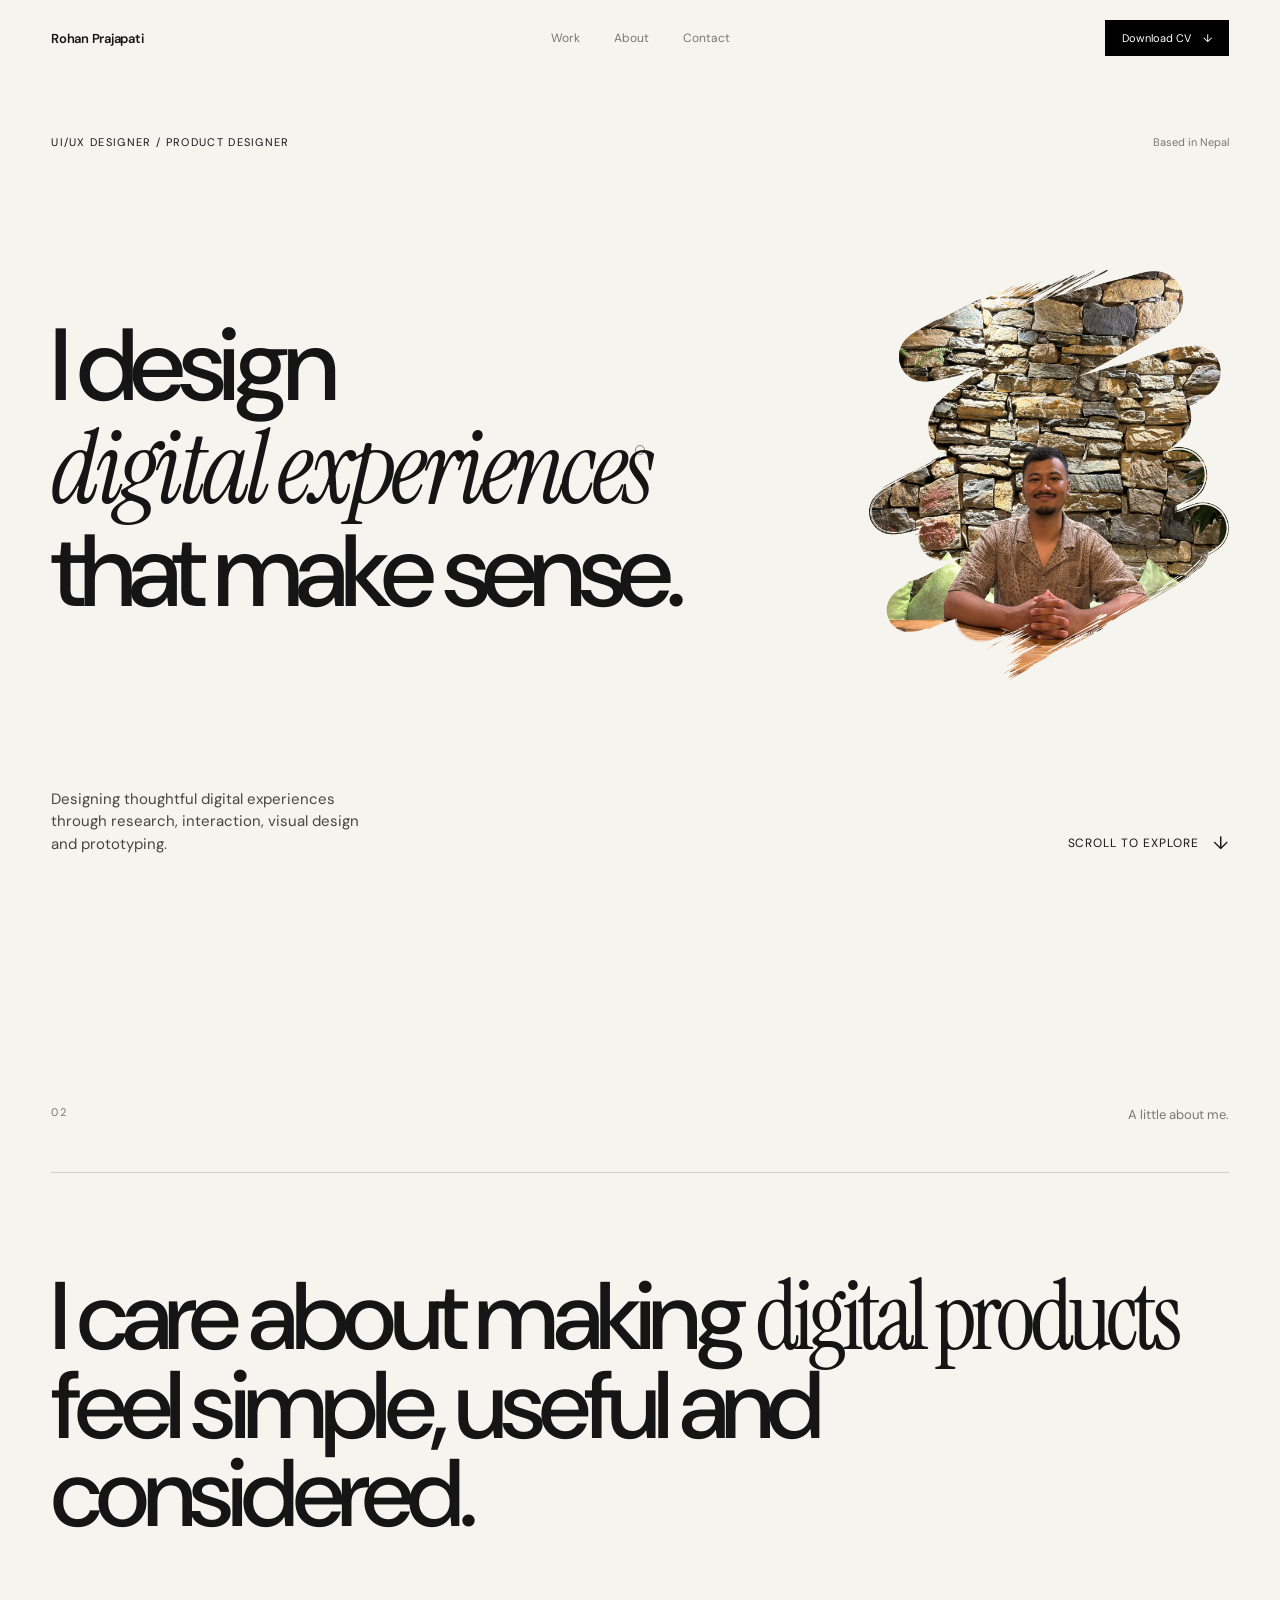
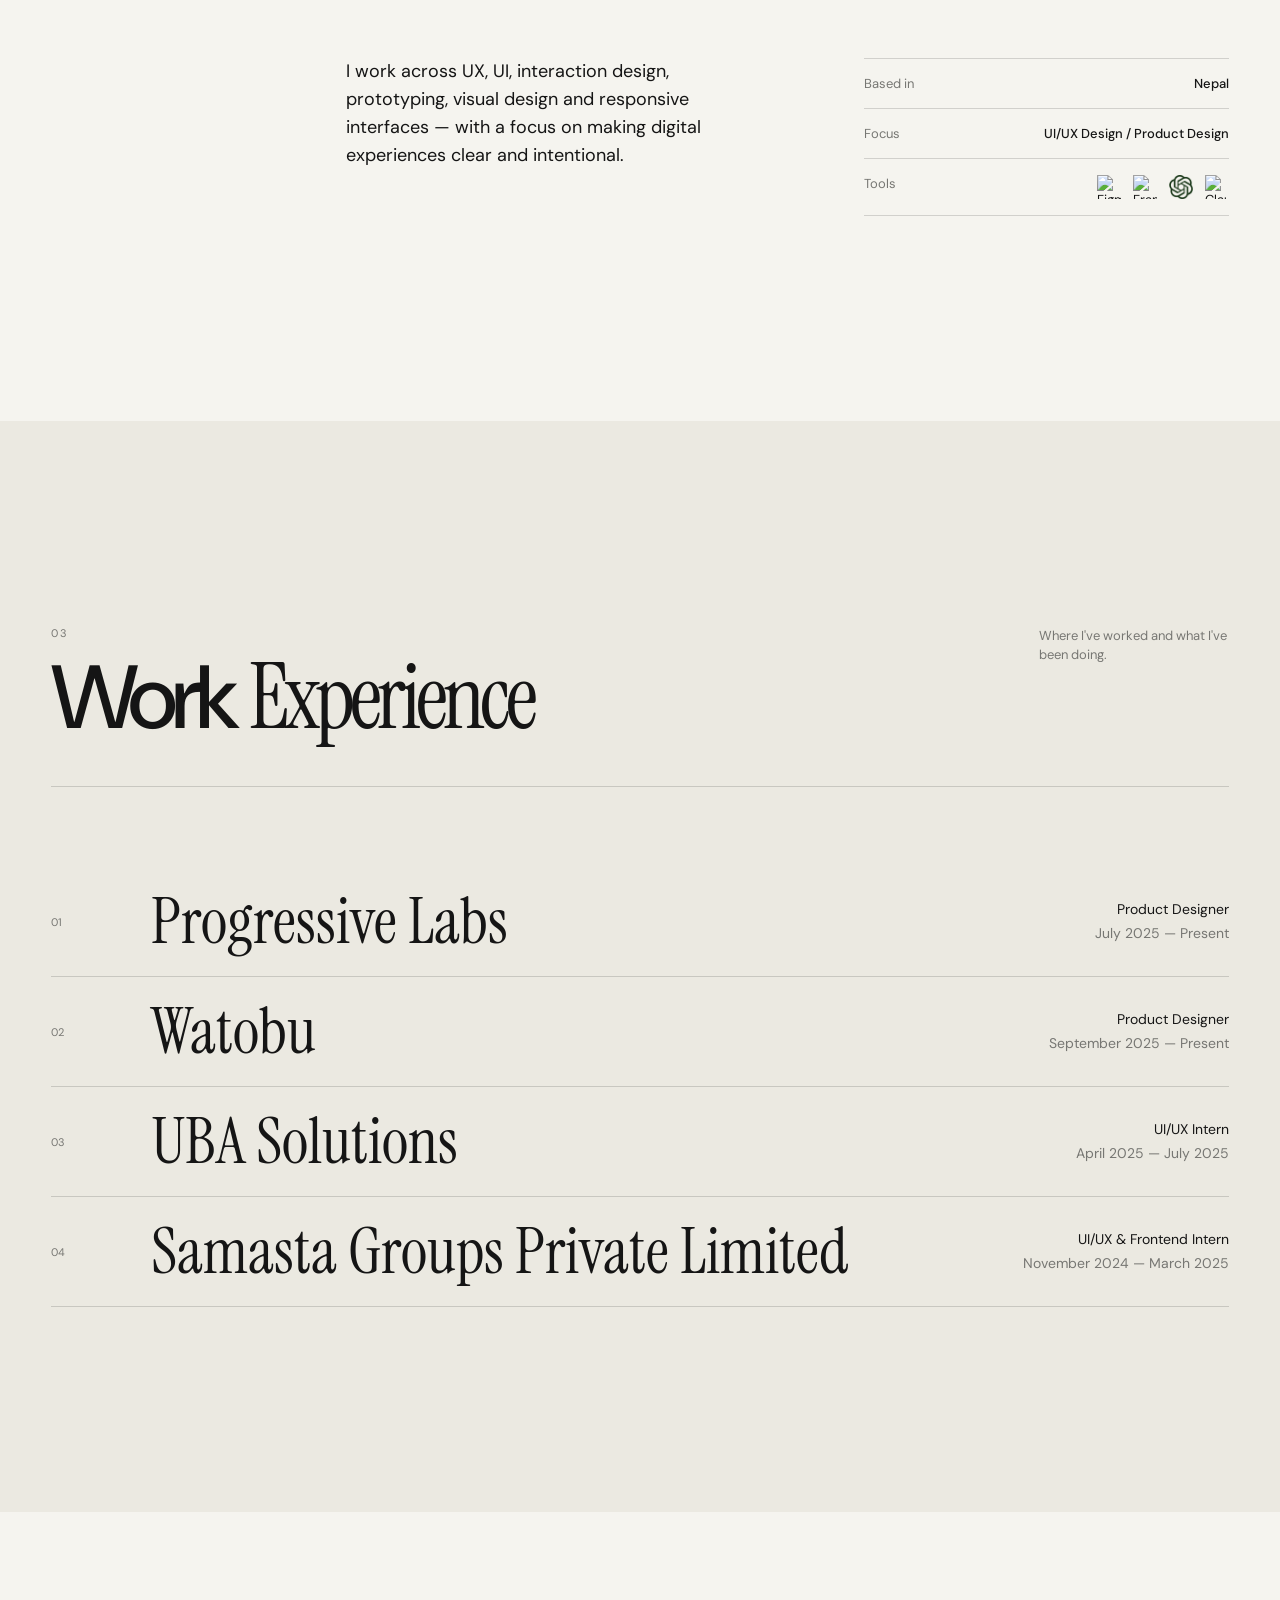
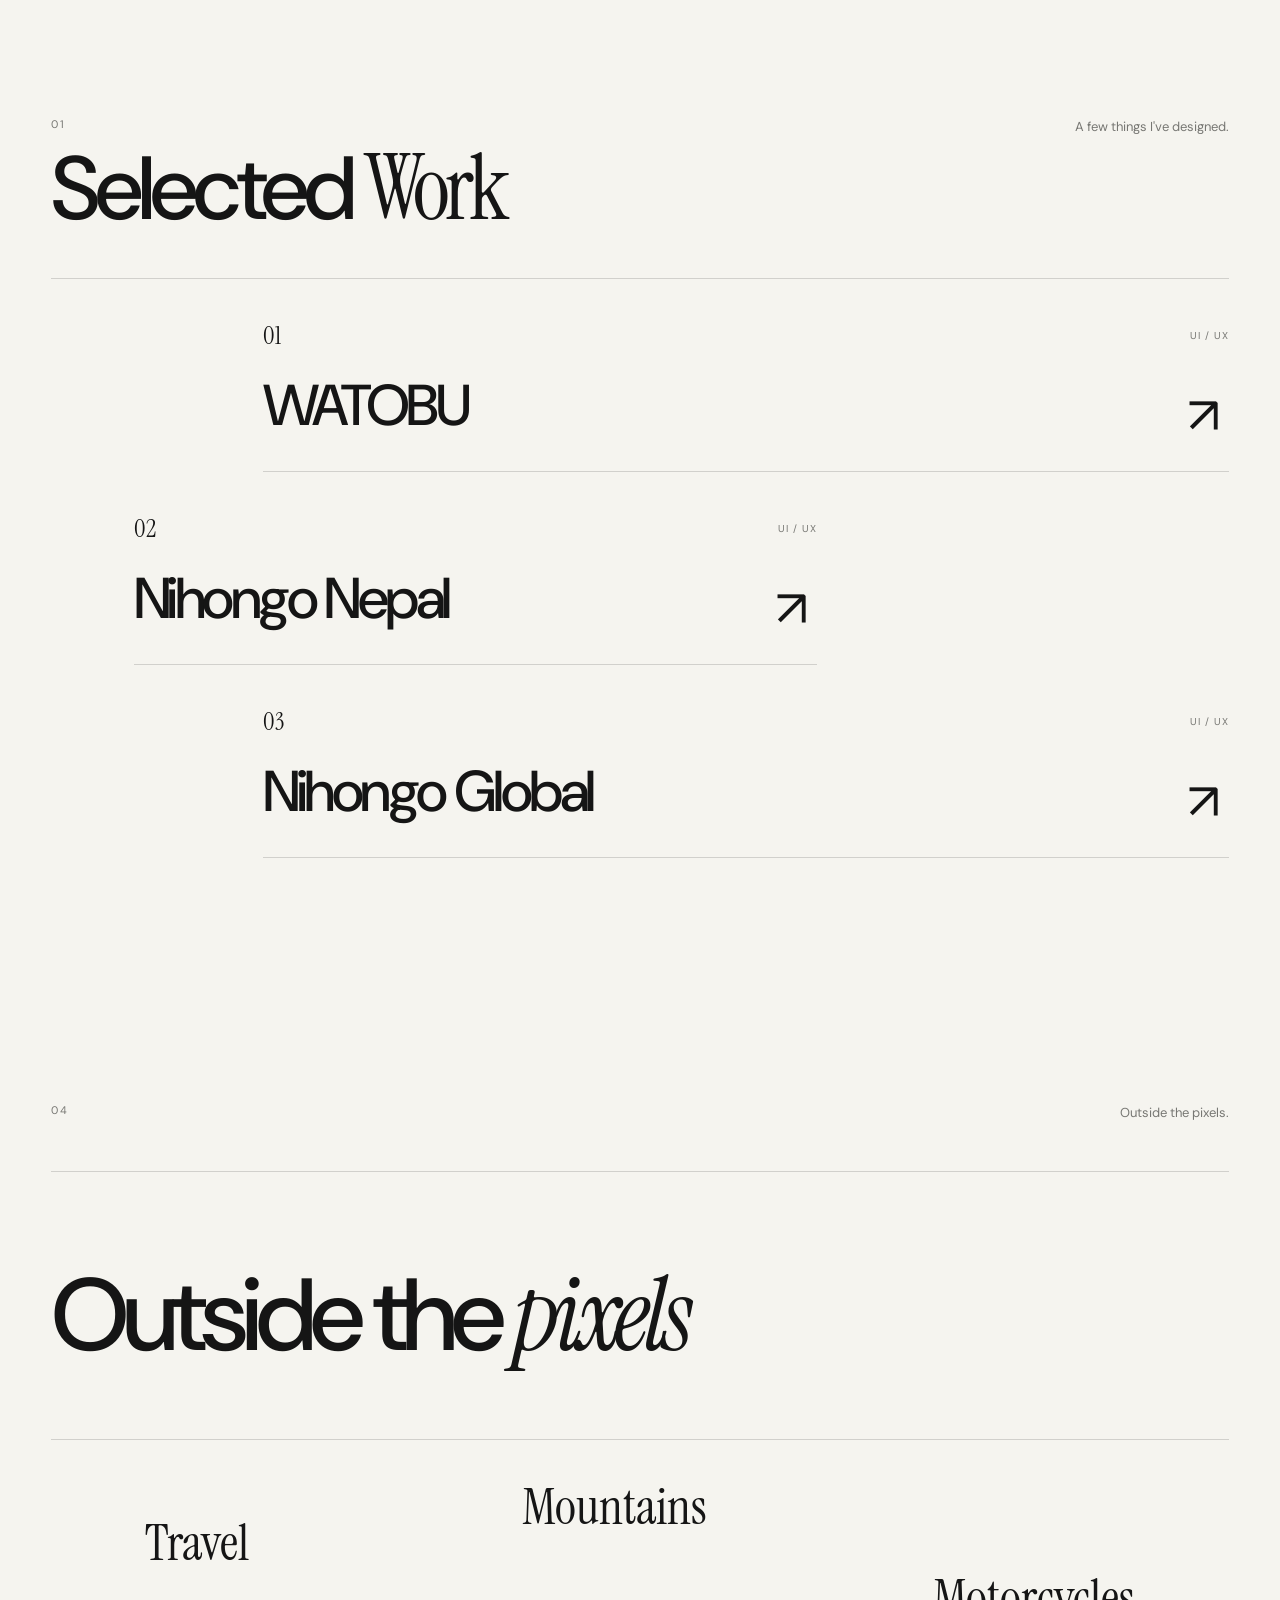
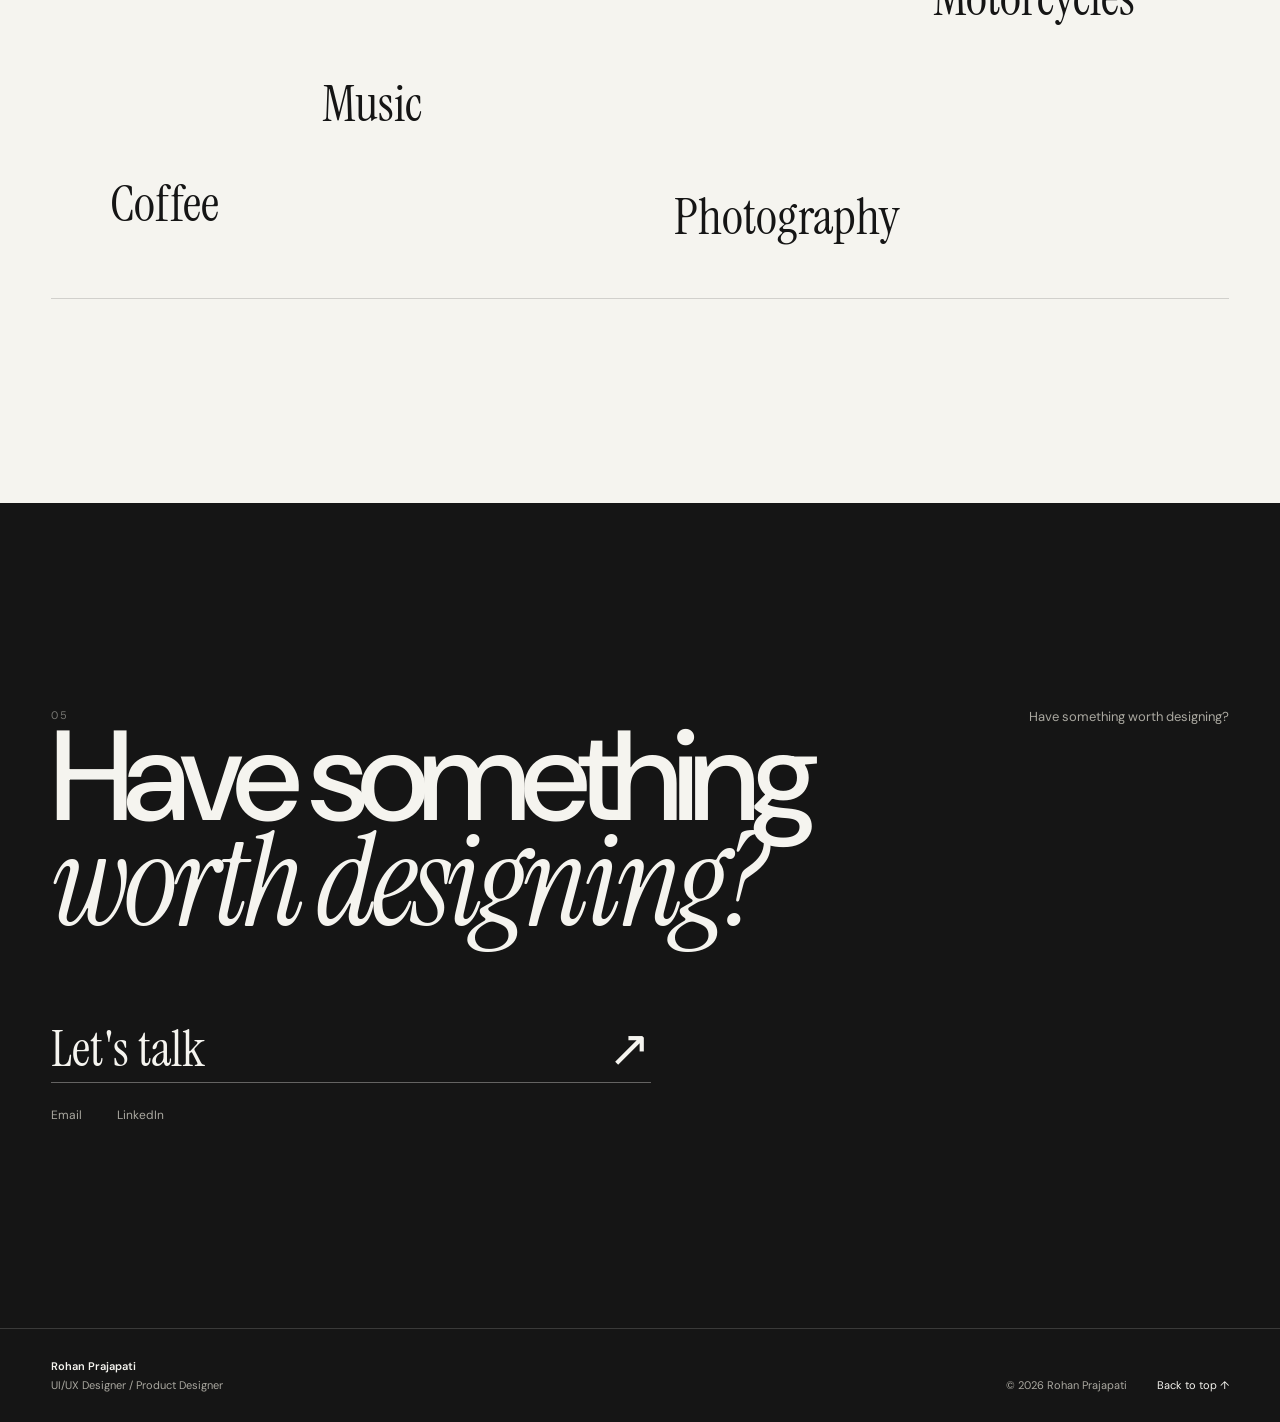
==== index.html @ e94244ee "portfolio" ====
<!DOCTYPE html>
<html lang="en">
<head>
    <meta charset="UTF-8">
    <meta name="viewport" content="width=device-width, initial-scale=1.0">

    <meta
        name="description"
        content="Rohan Prajapati Portfolio"
    >

    <title>Rohan Prajapati Portfolio
    </title>

    <!-- Fonts -->
    <link rel="preconnect" href="https://fonts.googleapis.com">
    <link rel="preconnect" href="https://fonts.gstatic.com" crossorigin>

    <link
        href="https://fonts.googleapis.com/css2?family=DM+Sans:wght@400;500;600&family=Instrument+Serif:ital@0;1&display=swap"
        rel="stylesheet"
    >

    <link rel="stylesheet" href="style.css">
</head>

<body>

    <!-- Custom Cursor -->
    <div class="cursor">
    </div>

    <!-- Cursor follower -->
    <div class="cursor-follower"></div>


    <!-- =========================================
         NAVIGATION
    ========================================== -->

    <header class="site-header" id="site-header">

        <nav class="navbar">

            <a href="#top" class="logo">
                Rohan Prajapati
            </a>

            <div class="nav-center">
                <a href="#work">Work</a>
                <a href="#about">About</a>
                <a href="#contact">Contact</a>
            </div>

            <a href="assets/RohanPrajapatiCV.pdf" class="nav-cv" download>
    <span>Download CV</span>
    <span>↓</span>
</a>

            <button
                class="menu-toggle"
                aria-label="Open navigation menu"
                aria-expanded="false"
            >
                <span></span>
                <span></span>
            </button>

        </nav>

        <!-- Mobile Navigation -->
        <div class="mobile-menu">

            <a href="#work">Work</a>
            <a href="#about">About</a>
            <a href="#contact">Contact</a>

            <a href="assets/RohanPrajapatiCV.pdf" class="mobile-cv" download>
    Download CV ↓
</a>

        </div>

    </header>


    <main id="top">

        <!-- =========================================
             HERO
        ========================================== -->

        <section class="hero">

            <div class="hero-top">

                <p class="eyebrow">
                    UI/UX DESIGNER / Product Designer
                </p>

                <p class="hero-location">
                    Based in Nepal
                </p>

            </div>


            <div class="hero-heading">

    <div class="hero-text">
        <h1>
            I design
            <br>
            <span class="serif italic">digital experiences</span>
            <br>
            that make sense.
        </h1>
    </div>

    <div class="hero-image">
        <img src="images/ronron.png" alt="Rohan Prajapati">
    </div>

</div>


            <div class="hero-bottom">

                <p class="hero-intro">
                    Designing thoughtful digital experiences through
                    research, interaction, visual design and prototyping.
                </p>

                <a href="#work" class="scroll-link">
                    <span>Scroll to explore</span>
                    <span class="scroll-arrow">↓</span>
                </a>

            </div>

        </section>

                <!-- =========================================
             ABOUT
        ========================================== -->

        <section class="about-section section" id="about">

            <div class="section-header">

                <span class="section-number">
                    02
                </span>

                <p>
                    A little about me.
                </p>

            </div>


            <div class="about-content">

                <h2>
                    I care about making
                    <span class="serif">digital products</span>
                    feel simple, useful and considered.
                </h2>


                <div class="about-details">

                    <div class="about-description">

                        <p>
                            I work across UX, UI, interaction design,
                            prototyping, visual design and responsive
                            interfaces — with a focus on making digital
                            experiences clear and intentional.
                        </p>

                    </div>


                    <div class="about-info">

                        <div class="info-row">
                            <span>Based in</span>
                            <strong>Nepal</strong>
                        </div>

                        <div class="info-row">
                            <span>Focus</span>
                            <strong>UI/UX Design / Product Design</strong>
                        </div>

                        <div class="info-row">
    <span>Tools</span>

    <div class="tools-icons">
        <img src="images/Figma.png" alt="Figma">
        <img src="images/Framer.png" alt="Framer">
        <img src="images/openai.png" alt="ChatGPT">
        <img src="images/Claude.png" alt="Claude">
    </div>
</div>

                    </div>

                </div>

            </div>

        </section>


       <!-- =========================================
     WORK EXPERIENCE
========================================== -->

<section class="experience-section section">

    <div class="section-header">

        <div>

            <span class="section-number">
                03
            </span>

            <h2>
                Work
                <span class="serif">Experience</span>
            </h2>

        </div>

        <p>
            Where I've worked and what I've been doing.
        </p>

    </div>

<div class="experience-list">

    <!-- EXPERIENCE 01 -->
    <div class="experience-item">

        <span class="experience-number">01</span>

        <h3>
            Progressive Labs
        </h3>

        <div class="experience-description">
            <span>Product Designer</span>
            <span>July 2025 — Present</span>
        </div>

    </div>


    <!-- EXPERIENCE 02 -->
    <div class="experience-item">

        <span class="experience-number">02</span>

        <h3>
            Watobu
        </h3>

        <div class="experience-description">
            <span>Product Designer</span>
            <span>September 2025 — Present</span>
        </div>

    </div>


    <!-- EXPERIENCE 03 -->
    <div class="experience-item">

        <span class="experience-number">03</span>

        <h3>
            UBA Solutions
        </h3>

        <div class="experience-description">
            <span>UI/UX Intern</span>
            <span>April 2025 — July 2025</span>
        </div>

    </div>


    <!-- EXPERIENCE 04 -->
    <div class="experience-item">

        <span class="experience-number">04</span>

        <h3>
            Samasta Groups Private Limited
        </h3>

        <div class="experience-description">
            <span>UI/UX & Frontend Intern</span>
            <span>November 2024 — March 2025</span>
        </div>

    </div>

</div>

</section>

        <!-- =========================================
             SELECTED WORK
        ========================================== -->

        <section class="projects-section section" id="work">

            <div class="section-header">

                <div>
                    <span class="section-number">01</span>

                    <h2>
                        Selected
                        <span class="serif">Work</span>
                    </h2>
                </div>

                <p>
                    A few things I've designed.
                </p>

            </div>


            <div class="projects-list">


                <!-- PROJECT 01 -->

                <a
                    href="https://watobu.com/"
                    target="_blank"
                    rel="noopener noreferrer"
                    class="project project-large"
                    data-project="watobu"
                    data-cursor="VIEW"
                >

                    <div class="project-meta">

                        <span class="project-number">
                            01
                        </span>

                        <span class="project-type">
                            UI / UX
                        </span>

                    </div>


                    <div class="project-title-wrap">

                        <h3 class="project-title">
                            WATOBU
                        </h3>

                        <span class="project-arrow">
                            ↗
                        </span>

                    </div>


                    <div class="project-image">

                        <img
                            src="images/Watobu.png"
                            alt="WATOBU project preview"
                        >

                    </div>

                </a>


                <!-- PROJECT 02 -->

                <a
                    href="https://nihongonepal.com/"
                    target="_blank"
                    rel="noopener noreferrer"
                    class="project project-medium"
                    data-project="nihongo-nepal"
                    data-cursor="VIEW"
                >

                    <div class="project-meta">

                        <span class="project-number">
                            02
                        </span>

                        <span class="project-type">
                            UI / UX
                        </span>

                    </div>


                    <div class="project-title-wrap">

                        <h3 class="project-title">
                            Nihongo Nepal
                        </h3>

                        <span class="project-arrow">
                            ↗
                        </span>

                    </div>


                    <div class="project-image">

                        <img
                            src="images/NihongoNepal.png"
                            alt="Nihongo Nepal project preview"
                        >

                    </div>

                </a>


                <!-- PROJECT 03 -->

                <a
                    href="https://nihongoglobal.com/"
                    target="_blank"
                    rel="noopener noreferrer"
                    class="project project-large project-last"
                    data-project="nihongo-global"
                    data-cursor="VIEW"
                >

                    <div class="project-meta">

                        <span class="project-number">
                            03
                        </span>

                        <span class="project-type">
                            UI / UX
                        </span>

                    </div>


                    <div class="project-title-wrap">

                        <h3 class="project-title">
                            Nihongo Global
                        </h3>

                        <span class="project-arrow">
                            ↗
                        </span>

                    </div>


                    <div class="project-image">

                        <img
                            src="images/NihongoGlobal.png"
                            alt="Nihongo Global project preview"
                        >

                    </div>

                </a>

            </div>

        </section>




        <!-- =========================================
             PERSONALITY
        ========================================== -->

        <section class="personality-section section">

            <div class="section-header">

                <span class="section-number">
                    04
                </span>

                <p>
                    Outside the pixels.
                </p>

            </div>


            <div class="personality-content">

                <h2>
                    Outside the
                    <span class="serif italic">pixels</span>
                </h2>


                <div class="personality-cloud">

                    <span class="personality-word word-1">
                        Travel
                    </span>

                    <span class="personality-word word-2">
                        Mountains
                    </span>

                    <span class="personality-word word-3">
                        Motorcycles
                    </span>

                    <span class="personality-word word-4">
                        Music
                    </span>

                    <span class="personality-word word-5">
                        Photography
                    </span>

                    <span class="personality-word word-6">
                        Coffee
                    </span>

                </div>

            </div>

        </section>


        <!-- =========================================
             CONTACT
        ========================================== -->

        <section class="contact-section section" id="contact">

            <div class="contact-top">

                <span class="section-number">
                    05
                </span>

                <p>
                    Have something worth designing?
                </p>

            </div>


            <div class="contact-main">

                <h2>
                    Have something
                    <br>
                    <span class="serif italic">worth designing?</span>
                </h2>


                <a
                    href="mailto:rohanpzpt6@gmail.com"
                    class="contact-link magnetic"
                >
                    <span>Let's talk</span>
                    <span>↗</span>
                </a>

            </div>


            <div class="contact-links">

                <a href="mailto:[YOUR_EMAIL]">
                    Email
                </a>

                <a
                    href="https://www.linkedin.com/in/rohan-prajapati-375440224/"
                    target="_blank"
                    rel="noopener noreferrer"
                >
                    LinkedIn
                </a>

            </div>

        </section>

    </main>


    <!-- =========================================
         FOOTER
    ========================================== -->

    <footer class="footer">

        <div class="footer-left">

            <a href="#top" class="footer-name">
                Rohan Prajapati
            </a>

            <span>
                UI/UX Designer / Product Designer
            </span>

        </div>


        <div class="footer-center">
        </div>


        <div class="footer-right">

            <span>
                © 2026 Rohan Prajapati
            </span>

            <a href="#top" class="back-top">
                Back to top ↑
            </a>

        </div>

    </footer>


    <script src="script.js"></script>

</body>
</html>
---- style.css ----
/* =========================================
   01. RESET
========================================= */

*,
*::before,
*::after {
    margin: 0;
    padding: 0;
    box-sizing: border-box;
}

html {
    scroll-behavior: smooth;
}

body {
    min-height: 100vh;
    background: #f5f4ef;
    color: #151515;
    font-family: "DM Sans", sans-serif;
    overflow-x: hidden;
}

body.menu-open {
    overflow: hidden;
}

img {
    display: block;
    width: 100%;
}

a {
    color: inherit;
    text-decoration: none;
}

button {
    font: inherit;
}

::selection {
    background: #151515;
    color: #f5f4ef;
}


/* =========================================
   02. VARIABLES
========================================= */

:root {

    --background: #f5f4ef;
    --text: #151515;
    --muted: #777773;
    --line: rgba(21, 21, 21, 0.16);

    --accent: #e8795d;

    --serif: "Instrument Serif", Georgia, serif;
    --sans: "DM Sans", Arial, sans-serif;

    --page-padding: clamp(20px, 4vw, 64px);

    --section-space: clamp(110px, 16vw, 240px);

    --ease: cubic-bezier(.22, 1, .36, 1);
}


/* =========================================
   03. GLOBAL STYLES
========================================= */

.section {
    padding: var(--section-space) var(--page-padding);
}

.serif {
    font-family: var(--serif);
    font-weight: 400;
}

.italic {
    font-style: italic;
}

.section-header {
    display: flex;
    justify-content: space-between;
    align-items: flex-start;

    padding-bottom: 48px;

    border-bottom: 1px solid var(--line);
}

.section-header > div {
    display: flex;
    flex-direction: column;
    gap: 18px;
}

.section-number {
    display: block;

    font-size: 11px;
    letter-spacing: .12em;
    text-transform: uppercase;

    color: var(--muted);
}

.section-header h2 {
    font-size: clamp(48px, 7vw, 100px);
    line-height: .9;
    font-weight: 500;
    letter-spacing: -.055em;
}

.section-header > p {
    max-width: 190px;

    color: var(--muted);

    font-size: 13px;
    line-height: 1.5;
}

.eyebrow {
    font-size: 11px;
    letter-spacing: .12em;
    text-transform: uppercase;
}

.scroll-link {
    display: inline-flex;
    align-items: center;
    gap: 14px;

    font-size: 12px;
    text-transform: uppercase;
    letter-spacing: .08em;

    transition: gap .4s var(--ease);
}

.scroll-link:hover {
    gap: 22px;
}

.scroll-arrow {
    font-size: 18px;
}


/* =========================================
   04. CUSTOM CURSOR
========================================= */

.cursor,
.cursor-follower {
    position: fixed;

    pointer-events: none;

    z-index: 9999;

    transform: translate(-50%, -50%);
}

.cursor {
    width: 20px;
    height: 20px;

    display: flex;
    align-items: center;
    justify-content: center;

    border-radius: 50%;

    background: var(--text);
    color: var(--background);

    opacity: 0;
    scale: .5;

    transition:
        opacity .25s ease,
        scale .35s var(--ease);
}

.cursor.active {
    opacity: 1;
    scale: 1;
}

.cursor-text {
    font-size: 9px;
    letter-spacing: .08em;
}

.cursor-follower {
    width: 10px;
    height: 10px;

    border: 1px solid var(--text);
    border-radius: 50%;

    opacity: .5;
}


/* =========================================
   05. NAVIGATION
========================================= */

.site-header {
    position: fixed;

    top: 0;
    left: 0;

    width: 100%;

    z-index: 1000;

    padding: 20px var(--page-padding);

    transition:
        padding .45s var(--ease),
        background .45s ease;
}

.site-header.scrolled {
    padding-top: 12px;
    padding-bottom: 12px;

    background: rgba(245, 244, 239, .88);

    backdrop-filter: blur(14px);
}

.navbar {
    display: grid;
    grid-template-columns: 1fr auto 1fr;

    align-items: center;
}

.logo {
    justify-self: start;

    font-size: 13px;
    font-weight: 600;
    letter-spacing: -.02em;
}

.nav-center {
    display: flex;
    gap: 34px;
}

.nav-center a {
    position: relative;

    font-size: 12px;
    color: var(--muted);

    transition: color .25s ease;
}

.nav-center a::after {
    content: "";

    position: absolute;

    left: 0;
    bottom: -5px;

    width: 100%;
    height: 1px;

    background: currentColor;

    transform: scaleX(0);
    transform-origin: right;

    transition: transform .4s var(--ease);
}

.nav-center a:hover {
    color: var(--text);
}

.nav-center a:hover::after {
    transform: scaleX(1);
    transform-origin: left;
}

.nav-status {
    justify-self: end;

    display: flex;
    align-items: center;
    gap: 8px;

    font-size: 11px;
    color: var(--muted);
}
.nav-cv {
    justify-self: end;
    display: inline-flex;
    align-items: center;
    gap: 12px;
    padding: 10px 16px;
    background: #000;
    color: #fff;
    border: 1px solid #000;
    font-size: 11px;
    text-decoration: none;
    transition: all .3s var(--ease);
}

.nav-cv:hover {
    background: #fff;
    color: #000;
    border-color: #000;
    transform: translateY(-1px);
}


/* MOBILE CV */
.mobile-cv {
    display: inline-flex;
    align-items: center;
    width: fit-content;
    margin-top: 40px;
    padding: 12px 15px;
    border: 1px solid var(--line);
    font-size: 12px;
    color: var(--text);
}

.mobile-cv:hover {
    background: var(--text);
    color: var(--background);
}

.status-dot {
    width: 6px;
    height: 6px;

    border-radius: 50%;

    background: var(--accent);

    animation: pulse 2.5s ease-in-out infinite;
}

.menu-toggle {
    display: none;

    border: 0;
    background: none;

    cursor: pointer;
}

.menu-toggle span {
    display: block;

    width: 25px;
    height: 1px;

    background: var(--text);

    transition: transform .3s ease;
}

.menu-toggle span + span {
    margin-top: 7px;
}

.mobile-menu {
    display: none;
}


/* =========================================
   06. HERO
========================================= */

.hero {
    min-height: 100svh;

    display: flex;
    flex-direction: column;

    justify-content: space-between;

    padding:
        clamp(120px, 15vh, 170px)
        var(--page-padding)
        45px;

    position: relative;
}

.hero-top {
    display: flex;
    justify-content: space-between;
}

.hero-location {
    font-size: 11px;
    color: var(--muted);
}

.hero-heading {
    width: min(1300px, 100%);

    margin: auto 0;
}

.hero-heading h1 {
    font-size: clamp(54px, 8vw, 120px);
    line-height: 1;
    letter-spacing: -.065em;
    font-weight: 500;
}
.hero-heading {
    width: min(1400px, 100%);
    margin: auto 0;

    display: grid;
    grid-template-columns: minmax(0, 1fr) 360px;
    align-items: center;
    gap: 60px;
}

.hero-text {
    position: relative;
    z-index: 2;
}

.hero-image {
    width: 100%;
    max-width: 360px;
    justify-self: end;
    overflow: hidden;
}

.hero-image img {
    width: 100%;
    height: auto;
    display: block;
    object-fit: cover;
}
.hero-heading h1 .serif {
    letter-spacing: -.045em;
}

.hero-bottom {
    display: flex;
    justify-content: space-between;
    align-items: flex-end;
}

.hero-intro {
    width: min(330px, 50%);

    font-size: 15px;
    line-height: 1.5;

    color: #464642;
}



/* =========================================
   07. PROJECTS
========================================= */

.projects-section {
    position: relative;
    padding-bottom: 40px;
}

.projects-list {
    position: relative;

    padding-top: 40px;
}

.project {
    position: relative;

    display: block;

    padding-bottom: 40px;

    border-bottom: 1px solid var(--line);

    transition:
        padding .6s var(--ease);
}

.project + .project {
    padding-top: 40px;
}

.project-large {
    width: 82%;
    margin-left: auto;
}

.project-medium {
    width: 58%;
    margin-left: 7%;
}

.project-last {
    margin-top: 0;
}

.project-meta {
    display: flex;
    align-items: center;
    justify-content: space-between;

    margin-bottom: 28px;
}

.project-number {
    font-family: var(--serif);

    font-size: 25px;
}

.project-type {
    font-size: 10px;
    letter-spacing: .1em;
    text-transform: uppercase;

    color: var(--muted);
}

.project-title-wrap {
    display: flex;
    align-items: flex-end;
    justify-content: space-between;

    position: relative;
    z-index: 2;
}

.project-title {
    font-size: clamp(28px, 4.5vw, 64px);
    line-height: .85;

    letter-spacing: -.06em;

    font-weight: 500;

    transition:
        transform .6s var(--ease),
        letter-spacing .6s var(--ease);
}

.project-arrow {
    font-size: clamp(35px, 4vw, 58px);

    line-height: 1;

    transform: translate(-10px, 10px) rotate(0deg);

    transition:
        transform .5s var(--ease);
}

.project-image {
    position: absolute;

    width: clamp(240px, 30vw, 460px);
    aspect-ratio: 4 / 3;

    right: 9%;
    top: 50%;

    overflow: hidden;
    border-radius: 8px;

    pointer-events: none;

    opacity: 0;

    transform:
        translate3d(
            var(--image-x, 0px),
            var(--image-y, -50%),
            0
        )
        scale(.92)
        rotate(-2deg);

    transition:
        opacity .45s ease,
        transform .65s var(--ease);

    z-index: 5;
}

.project-image img {
    width: 100%;
    height: 100%;

    object-fit: cover;

    transition: transform 1s var(--ease);
}

.project:hover .project-image {
    opacity: 1;

    transform:
        translate3d(
            var(--image-x, 0px),
            var(--image-y, -50%),
            0
        )
        scale(1)
        rotate(0deg);
}

.project:hover .project-image img {
    transform: scale(1.04);
}

.project:hover .project-title {
    transform: translateX(15px);
}

.project:hover .project-arrow {
    transform: translate(0, 0) rotate(45deg);
}

.project:hover .project-number {
    transform: translateX(10px);
}

.project-number {
    transition: transform .5s var(--ease);
}


/* =========================================
   08. ABOUT
========================================= */

.about-content {
    padding-top: 100px;
}

.about-content > h2 {
    max-width: 1150px;

    font-size: clamp(50px, 7.5vw, 115px);
    line-height: .92;

    letter-spacing: -.06em;

    font-weight: 500;
}

.about-details {
    display: grid;
    grid-template-columns: 1fr 1fr;

    gap: 12vw;

    margin-top: 120px;

    margin-left: 25%;
}

.about-description {
    max-width: 430px;
}

.about-description p {
    font-size: 18px;
    line-height: 1.55;
}

.about-info {
    border-top: 1px solid var(--line);
}

.info-row {
    display: flex;
    justify-content: space-between;

    padding: 16px 0;

    border-bottom: 1px solid var(--line);

    font-size: 13px;
}

.info-row span {
    color: var(--muted);
}

.info-row strong {
    font-weight: 500;
}
.tools-icons {
    display: flex;
    align-items: center;
    gap: 12px;
}

.tools-icons img {
    width: 24px;
    height: 24px;
    object-fit: contain;
    display: block;
}

/* =========================================
   09. EXPERIENCE
========================================= */

.experience-section {
    background: #ebe9e1;
}

.experience-list {
    margin-top: 80px;
}

.experience-item {
    position: relative;

    display: grid;
    grid-template-columns: 100px 1fr auto;

    align-items: center;

    min-height: 110px;

    border-bottom: 1px solid var(--line);

    cursor: default;

    transition: padding .5s var(--ease);
}

.experience-number {
    font-size: 11px;
    color: var(--muted);
}

.experience-item h3 {
    font-family: var(--serif);

    font-size: clamp(42px, 5vw, 72px);
    font-weight: 400;

    transition: transform .5s var(--ease);
}

.experience-description {
    display: flex;
    flex-direction: column;
    align-items: flex-end;
    gap: 4px;

    opacity: 1;
    visibility: visible;
    transform: none;

    font-size: 14px;
    line-height: 1.4;
    text-align: right;
    color: var(--muted);
}

.experience-description span:first-child {
    color: var(--text);
}

.experience-item:hover {
    padding-left: 18px;
}

.experience-item:hover h3 {
    transform: translateX(15px);
}

/* =========================================
   10. PERSONALITY
========================================= */

.personality-content {
    padding-top: 100px;
}

.personality-content h2 {
    font-size: clamp(55px, 8vw, 120px);

    line-height: .85;

    letter-spacing: -.06em;

    font-weight: 500;
}

.personality-cloud {
    position: relative;

    width: 100%;
    min-height: 460px;

    margin-top: 80px;

    border-top: 1px solid var(--line);
    border-bottom: 1px solid var(--line);
}

.personality-word {
    position: absolute;

    font-family: var(--serif);

    font-size: clamp(28px, 4vw, 58px);

    line-height: 1;

    cursor: default;

    transition:
        transform .8s var(--ease),
        color .4s ease;
}

.personality-word:hover {
    color: var(--accent);
}

.word-1 {
    left: 8%;
    top: 17%;
}

.word-2 {
    left: 40%;
    top: 9%;
}

.word-3 {
    right: 8%;
    top: 29%;
}

.word-4 {
    left: 23%;
    top: 52%;
}

.word-5 {
    right: 28%;
    bottom: 12%;
}

.word-6 {
    left: 5%;
    bottom: 15%;
}


/* =========================================
   11. CONTACT
========================================= */

.contact-section {
    min-height: 90vh;

    display: flex;
    flex-direction: column;

    justify-content: space-between;

    background: #151515;
    color: #f5f4ef;
}

.contact-top {
    display: flex;
    justify-content: space-between;

    color: #f5f4ef;
}

.contact-top p {
    color: #aaa8a0;

    font-size: 13px;
}

.contact-main {
    margin-top: auto;
    margin-bottom: auto;
}

.contact-main h2 {
    font-size: clamp(60px, 10vw, 155px);

    line-height: .82;

    letter-spacing: -.07em;

    font-weight: 500;
}

.contact-main h2 .serif {
    letter-spacing: -.04em;
}

.contact-link {
    display: flex;
    justify-content: space-between;
    align-items: center;

    width: min(600px, 100%);

    margin-top: 80px;

    padding-bottom: 0px;

    border-bottom: 1px solid rgba(245, 244, 239, .35);

    font-family: var(--serif);

    font-size: clamp(32px, 4vw, 60px);

    transition:
        border-color .4s ease,
        transform .4s var(--ease);
}

.contact-link:hover {
    border-color: var(--accent);
}

.contact-links {
    display: flex;
    gap: 35px;

    margin-top: 24px;

    font-size: 12px;

    color: #aaa8a0;
}

.contact-links a {
    transition: color .3s ease;
}

.contact-links a:hover {
    color: #f5f4ef;
}


/* =========================================
   12. FOOTER
========================================= */

.footer {
    display: grid;
    grid-template-columns: 1fr auto 1fr;

    align-items: end;

    gap: 30px;

    padding: 30px var(--page-padding);

    background: #151515;
    color: #f5f4ef;

    border-top: 1px solid rgba(245, 244, 239, .16);

    font-size: 11px;
}

.footer-left {
    display: flex;
    flex-direction: column;

    gap: 5px;
}

.footer-name {
    font-weight: 600;
}

.footer-left span,
.footer-center,
.footer-right {
    color: #aaa8a0;
}

.footer-center {
    justify-self: center;
}

.footer-right {
    justify-self: end;

    display: flex;
    gap: 30px;
}

.back-top {
    color: #f5f4ef;

    transition: opacity .3s ease;
}

.back-top:hover {
    opacity: .6;
}


/* =========================================
   13. ANIMATIONS
========================================= */

@keyframes pulse {

    0%,
    100% {
        opacity: 1;
    }

    50% {
        opacity: .35;
    }
}

@keyframes float-note {

    0%,
    100% {
        transform: rotate(-7deg) translateY(0);
    }

    50% {
        transform: rotate(-5deg) translateY(-8px);
    }
}

.reveal {
    opacity: 0;

    transform: translateY(35px);

    transition:
        opacity .9s var(--ease),
        transform .9s var(--ease);
}

.reveal.visible {
    opacity: 1;
    transform: translateY(0);
}


/* =========================================
   14. RESPONSIVE DESIGN
========================================= */

@media (max-width: 900px) {

    .nav-center,
    .nav-status {
        display: none;
    }

    .navbar {
        display: flex;
        justify-content: space-between;
    }

    .menu-toggle {
        display: block;
    }

    .mobile-menu {
        position: fixed;

        inset: 0;

        display: flex;
        flex-direction: column;

        justify-content: center;

        gap: 12px;

        padding: var(--page-padding);

        background: var(--background);

        transform: translateY(-100%);

        transition: transform .6s var(--ease);

        z-index: -1;
    }

    .mobile-menu.open {
        transform: translateY(0);
    }

    .mobile-menu > a {
        font-family: var(--serif);

        font-size: clamp(55px, 13vw, 100px);

        line-height: .85;

        letter-spacing: -.04em;
    }

    .mobile-status {
        display: flex;
        align-items: center;
        gap: 8px;

        margin-top: 40px;

        font-size: 11px;

        color: var(--muted);
    }

    .menu-toggle.active span:first-child {
        transform: translateY(4px) rotate(45deg);
    }

    .menu-toggle.active span:last-child {
        transform: translateY(-4px) rotate(-45deg);
    }

    .hero-heading h1 {
        font-size: clamp(58px, 12vw, 110px);
    }

    .floating-note {
        display: none;
    }

    .project-large,
    .project-medium {
        width: 90%;
        margin-left: 0;
    }

    .project-medium {
        margin-left: 10%;
    }

    .project-image {
        width: 35vw;
    }

    .about-details {
        margin-left: 0;
    }

}


@media (max-width: 650px) {

    :root {
        --page-padding: 20px;
        --section-space: 120px;
    }

    .cursor,
    .cursor-follower {
        display: none;
    }

    .hero {
        min-height: 100svh;

        padding-top: 110px;
        padding-bottom: 30px;
    }

    .hero-heading h1 {
        font-size: clamp(54px, 16vw, 92px);
        line-height: .86;
    }

    .hero-bottom {
        display: block;
    }

    .hero-intro {
        width: 85%;
        font-size: 15px;

        margin-bottom: 35px;
    }

    .section-header {
        display: block;
    }

    .section-header > p {
        margin-top: 30px;
    }

    .section-header h2 {
        font-size: clamp(50px, 14vw, 80px);
    }

    .projects-list {
        padding-top: 55px;
    }

    .project,
    .project + .project {
        width: 100%;

        margin: 0;

        padding-top: 45px;
        padding-bottom: 45px;
    }

    .project-image {
        position: relative;

        top: auto;
        right: auto;

        width: 100%;

        margin-top: 35px;

        opacity: 1;

        transform: none;

        aspect-ratio: 16 / 10;
    }

    .project:hover .project-image {
        transform: none;
    }

    .project-title {
        font-size: clamp(52px, 15vw, 85px);
    }

    .project-arrow {
        font-size: 35px;
    }

    .project:hover .project-title {
        transform: none;
    }

    .project:hover .project-number {
        transform: none;
    }

    .project:hover .project-arrow {
        transform: rotate(45deg);
    }

    .about-content {
        padding-top: 60px;
    }

    .about-content > h2 {
        font-size: clamp(48px, 13vw, 75px);
    }

    .about-details {
        display: block;

        margin-top: 70px;
    }

    .about-description {
        margin-bottom: 60px;
    }

    .about-description p {
        font-size: 16px;
    }

    .process-list {
        margin-top: 50px;
    }

    .process-item {
        grid-template-columns: 45px 1fr auto;

        min-height: 90px;
    }

    .process-item h3 {
        font-size: 45px;
    }

    .process-description {
        position: static;

        grid-column: 2 / -1;

        width: auto;

        margin-top: -15px;
        margin-bottom: 25px;

        opacity: 0;

        max-height: 0;

        transform: none;

        overflow: hidden;

        transition:
            opacity .35s ease,
            max-height .45s var(--ease);
    }

    .process-item:hover {
        padding-left: 0;
    }

    .process-item:hover h3 {
        transform: none;
    }

    .process-item:hover .process-description {
        opacity: 1;

        max-height: 100px;

        transform: none;
    }

    .personality-content {
        padding-top: 60px;
    }

    .personality-cloud {
        min-height: 400px;

        margin-top: 50px;
    }

    .personality-word {
        font-size: clamp(25px, 8vw, 42px);
    }

    .word-1 {
        left: 5%;
        top: 12%;
    }

    .word-2 {
        left: 35%;
        top: 23%;
    }

    .word-3 {
        right: 5%;
        top: 40%;
    }

    .word-4 {
        left: 12%;
        top: 57%;
    }

    .word-5 {
        right: 10%;
        bottom: 17%;
    }

    .word-6 {
        left: 5%;
        bottom: 5%;
    }

    .contact-section {
        min-height: 80svh;
    }

    .contact-main h2 {
        font-size: clamp(57px, 16vw, 95px);
    }

    .contact-link {
        margin-top: 55px;
    }

    .contact-links {
        flex-wrap: wrap;
        gap: 20px;
    }

    .footer {
        display: flex;
        flex-direction: column;
        align-items: flex-start;

        padding-top: 30px;
        padding-bottom: 30px;
    }

    .footer-center,
    .footer-right {
        justify-self: auto;
    }

    .footer-right {
        flex-direction: column;
        gap: 10px;
    }

}


/* =========================================
   15. REDUCED MOTION
========================================= */

@media (prefers-reduced-motion: reduce) {

    html {
        scroll-behavior: auto;
    }

    *,
    *::before,
    *::after {
        animation-duration: .01ms !important;
        animation-iteration-count: 1 !important;
        transition-duration: .01ms !important;
        scroll-behavior: auto !important;
    }

    .cursor,
    .cursor-follower {
        display: none;
    }

}
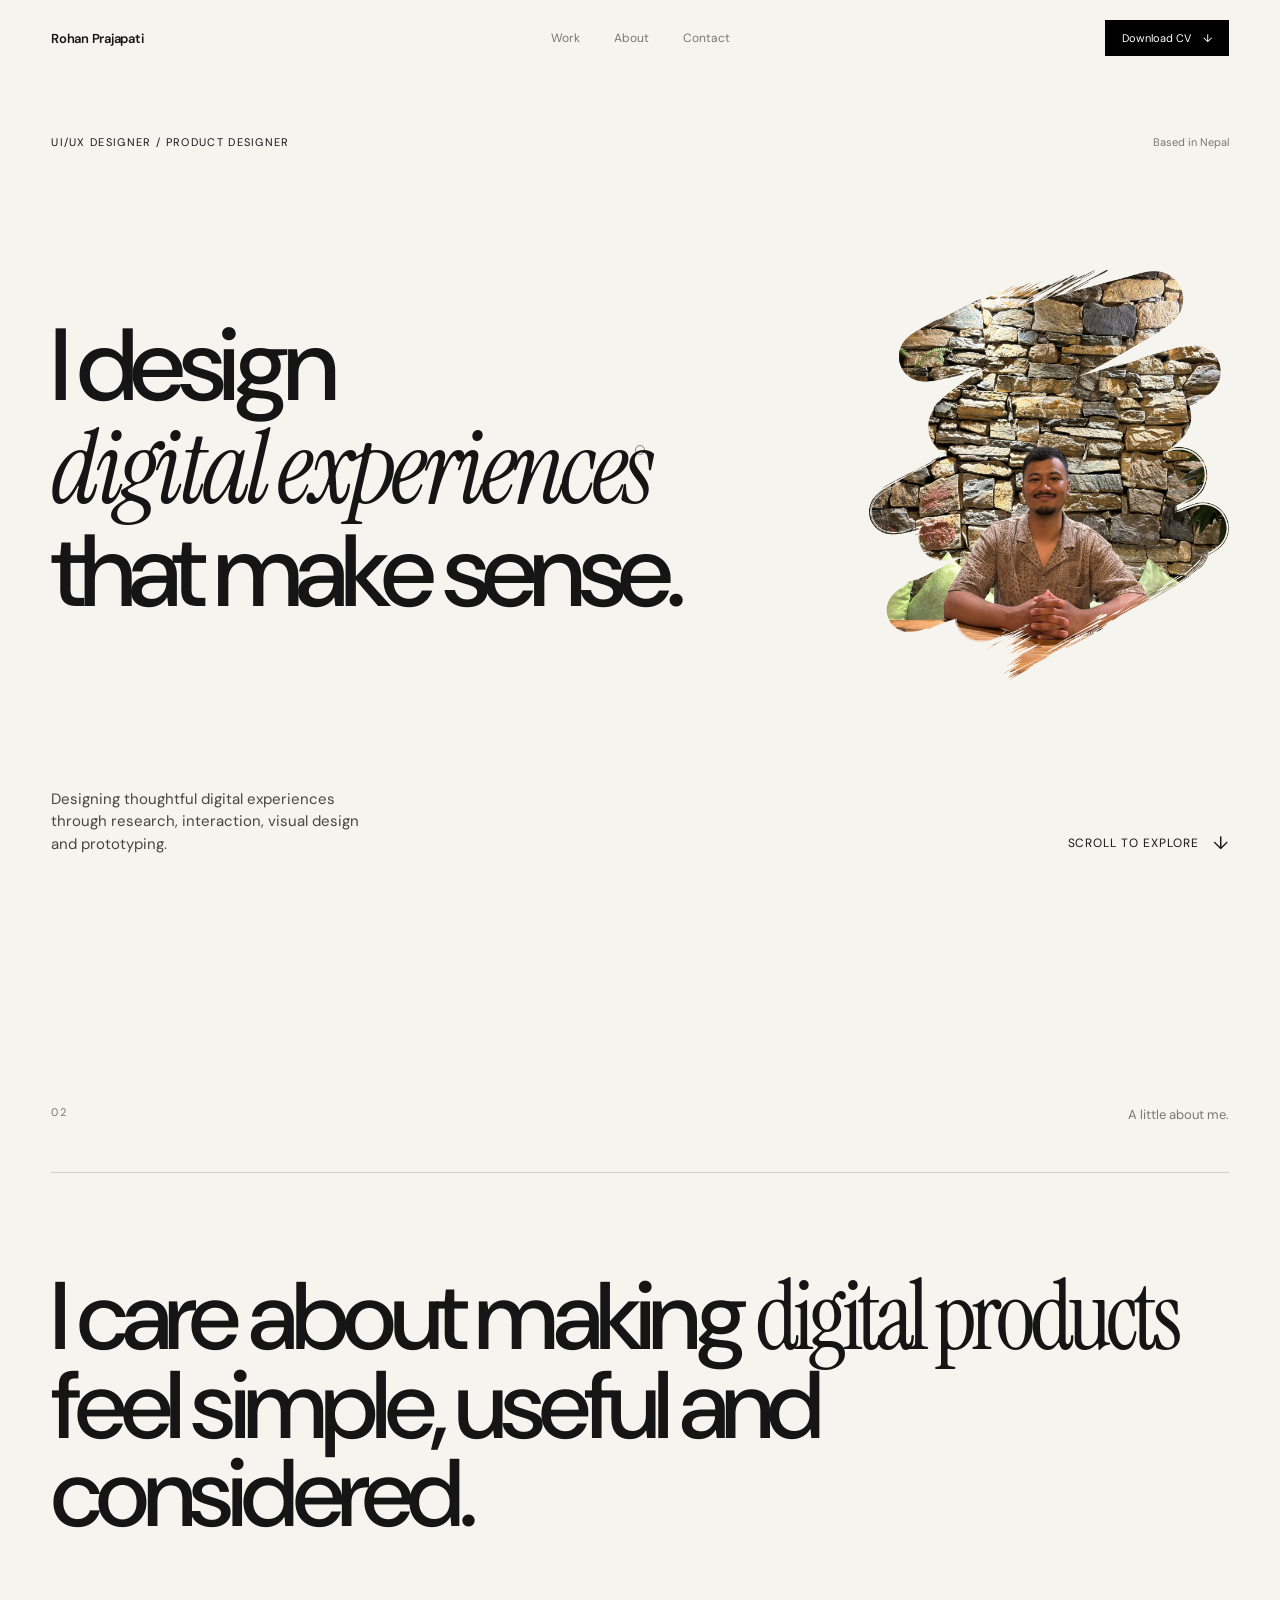
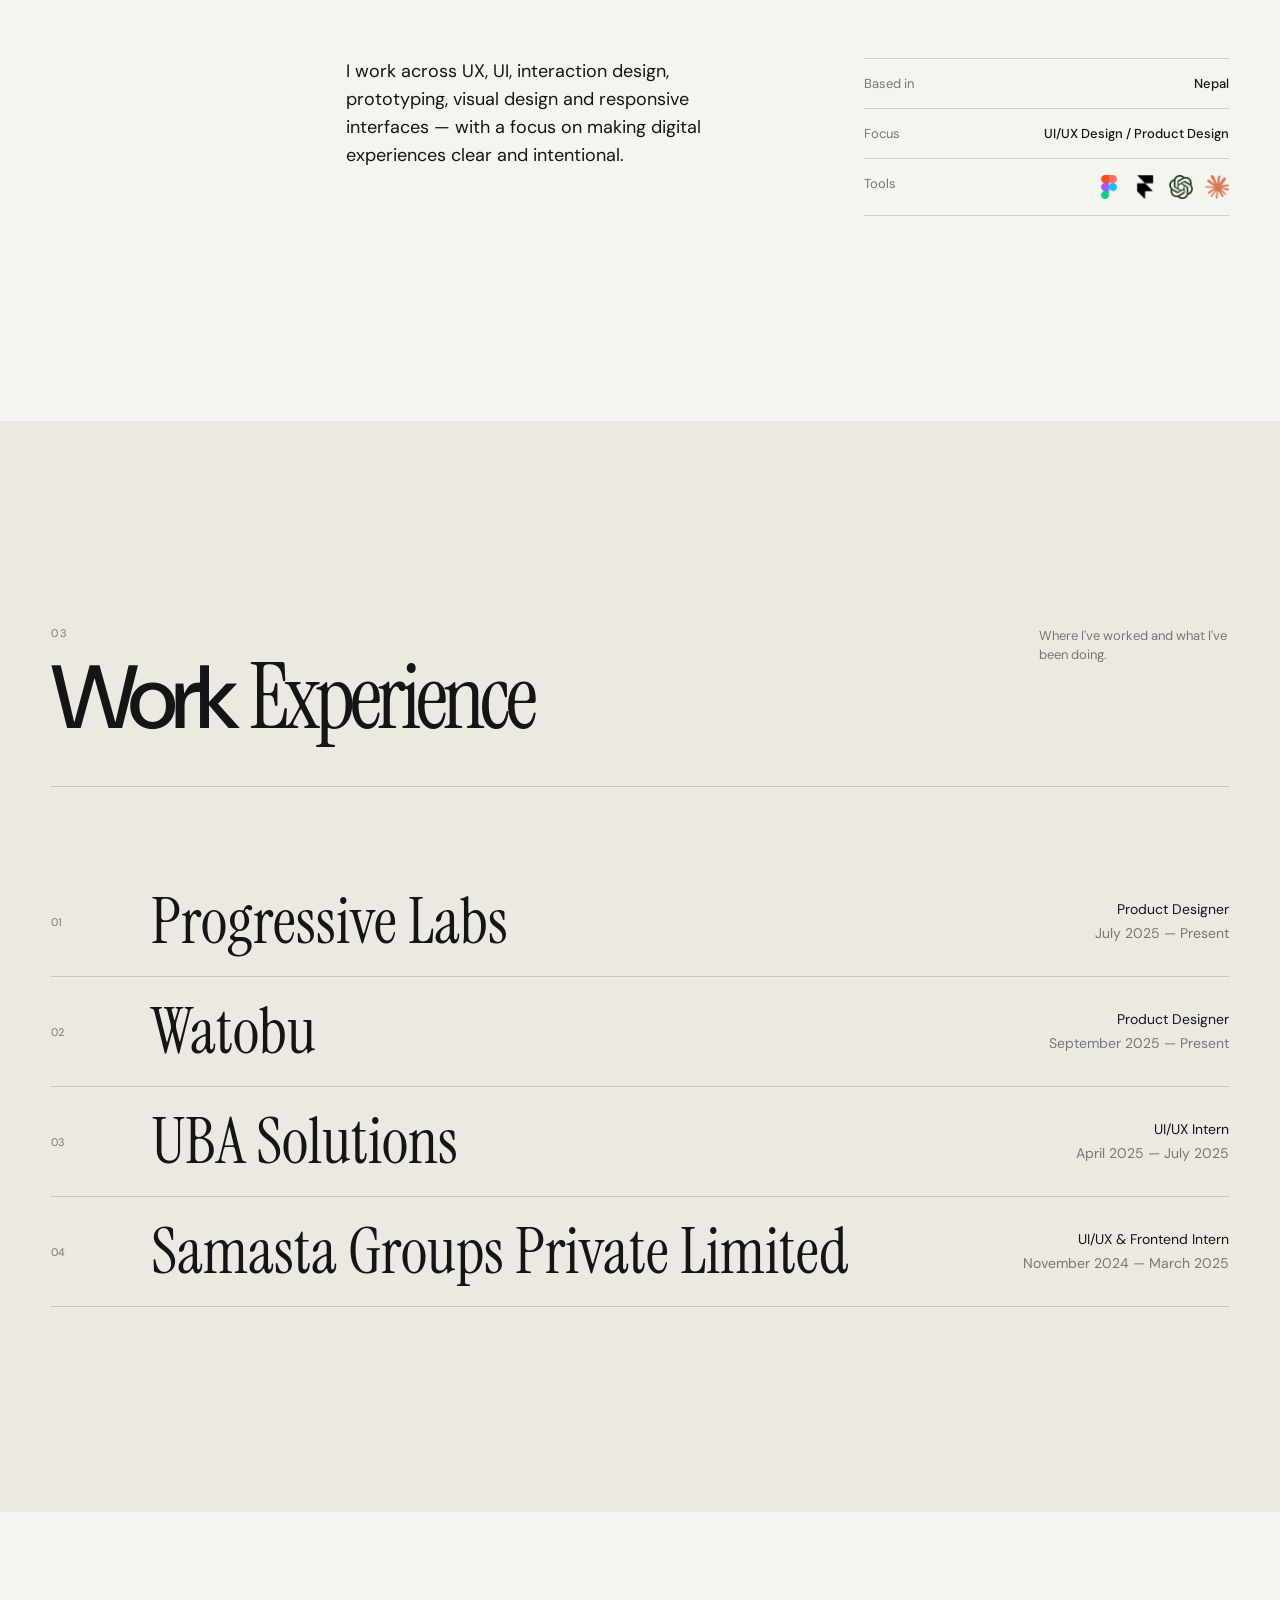
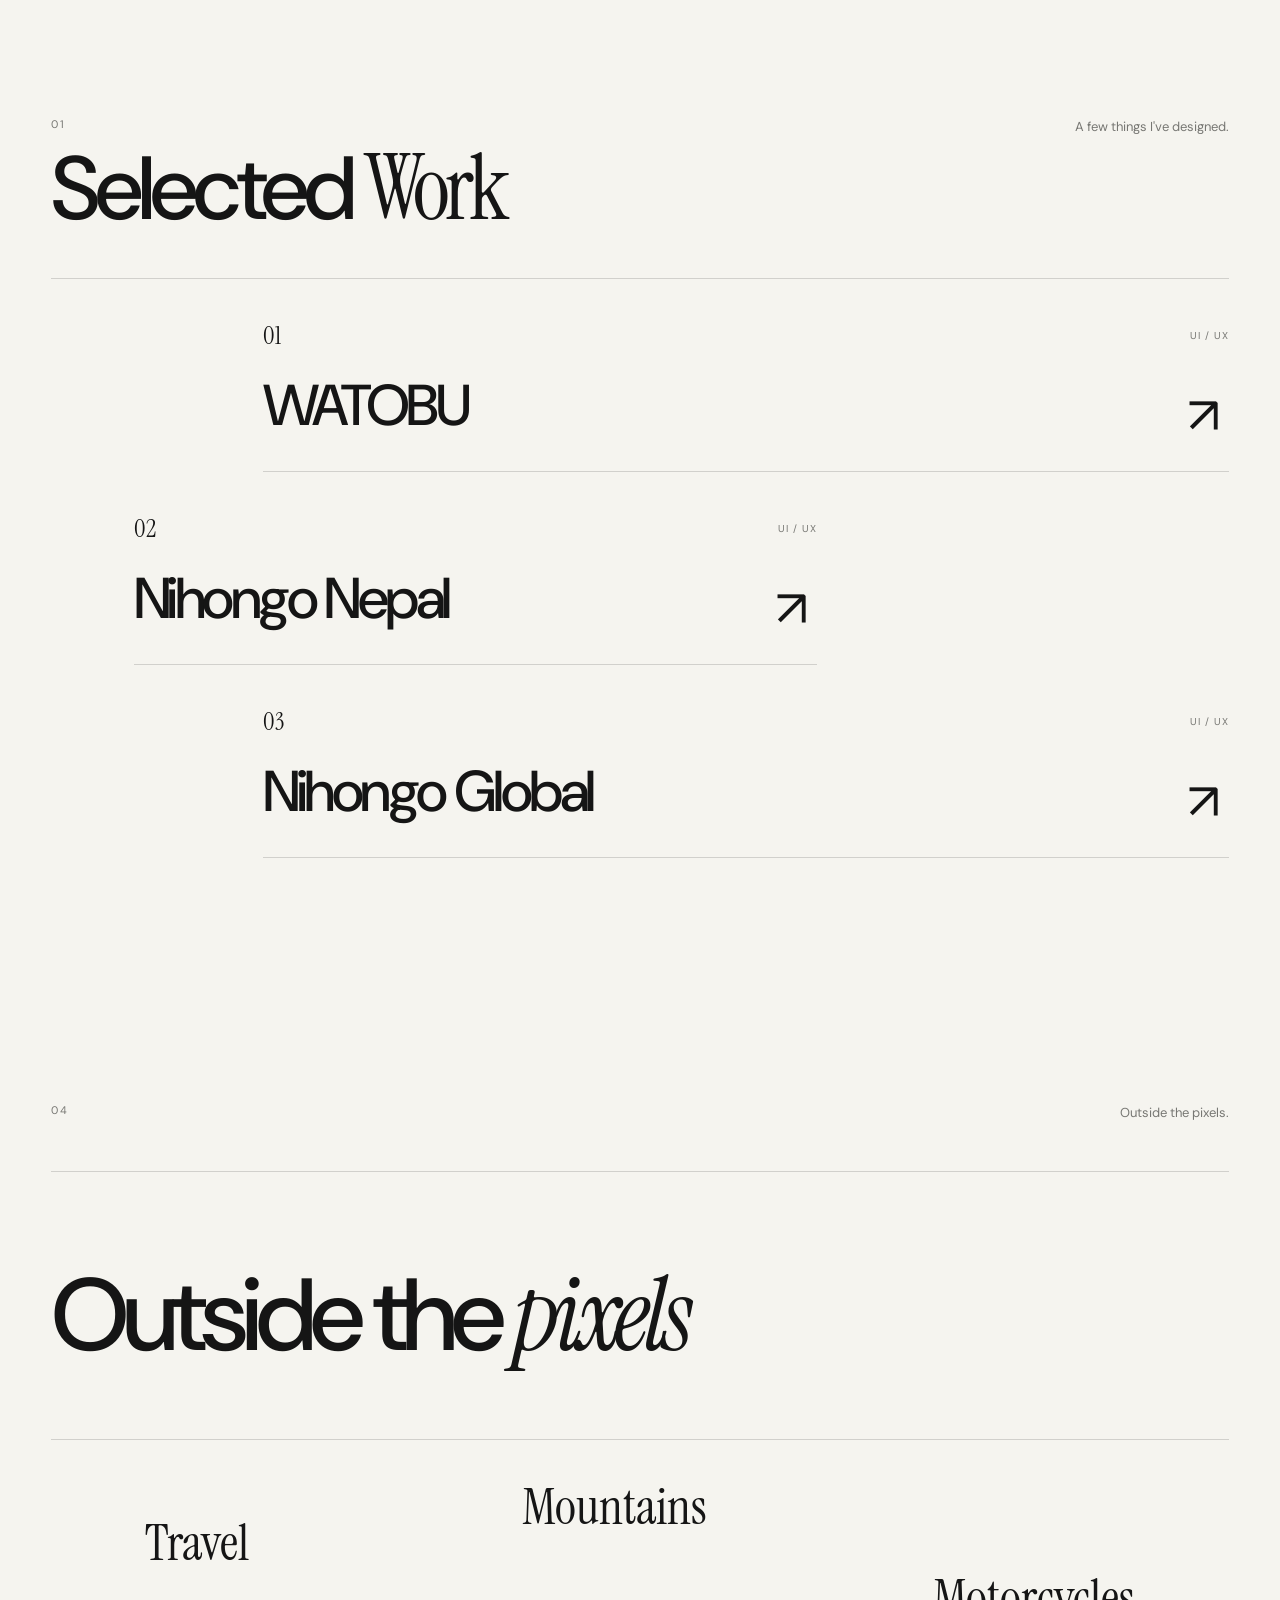
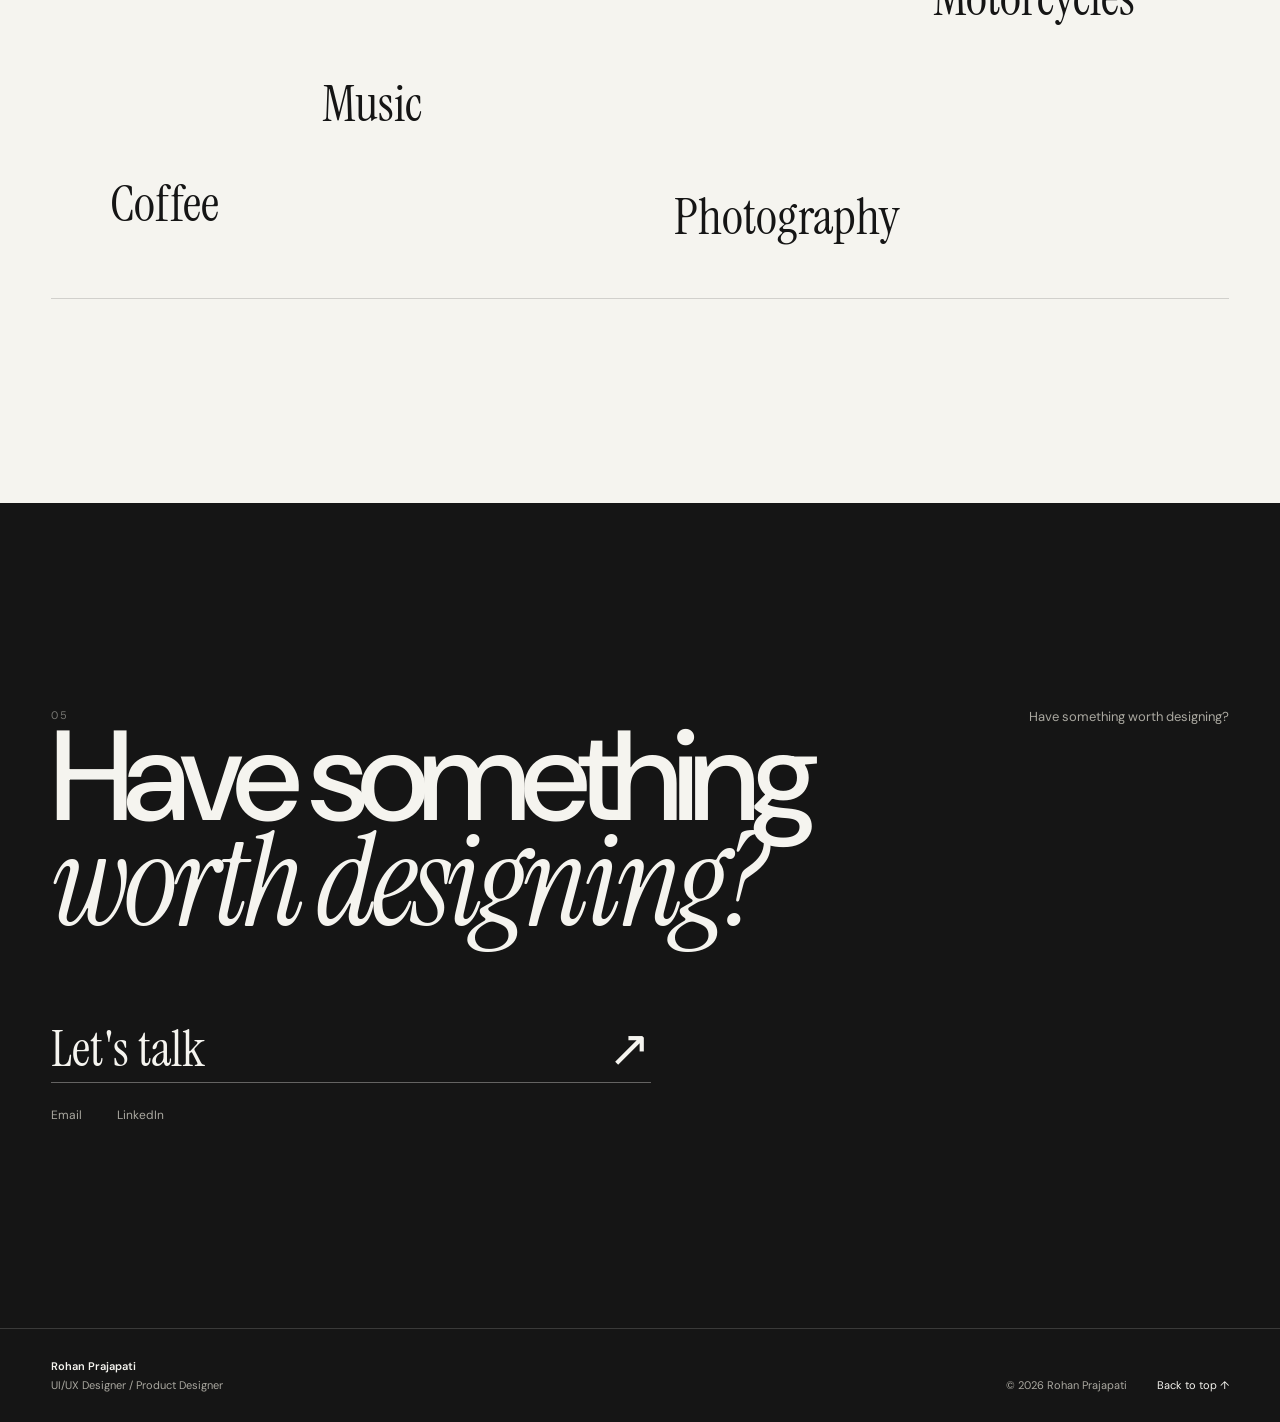
==== commit 55608333: "icon update" ====
--- a/index.html
+++ b/index.html
@@ -198,10 +198,10 @@
     <span>Tools</span>
 
     <div class="tools-icons">
-        <img src="images/Figma.png" alt="Figma">
-        <img src="images/Framer.png" alt="Framer">
+        <img src="images/figma.png" alt="Figma">
+        <img src="images/framer.png" alt="Framer">
         <img src="images/openai.png" alt="ChatGPT">
-        <img src="images/Claude.png" alt="Claude">
+        <img src="images/claude.png" alt="Claude">
     </div>
 </div>
 
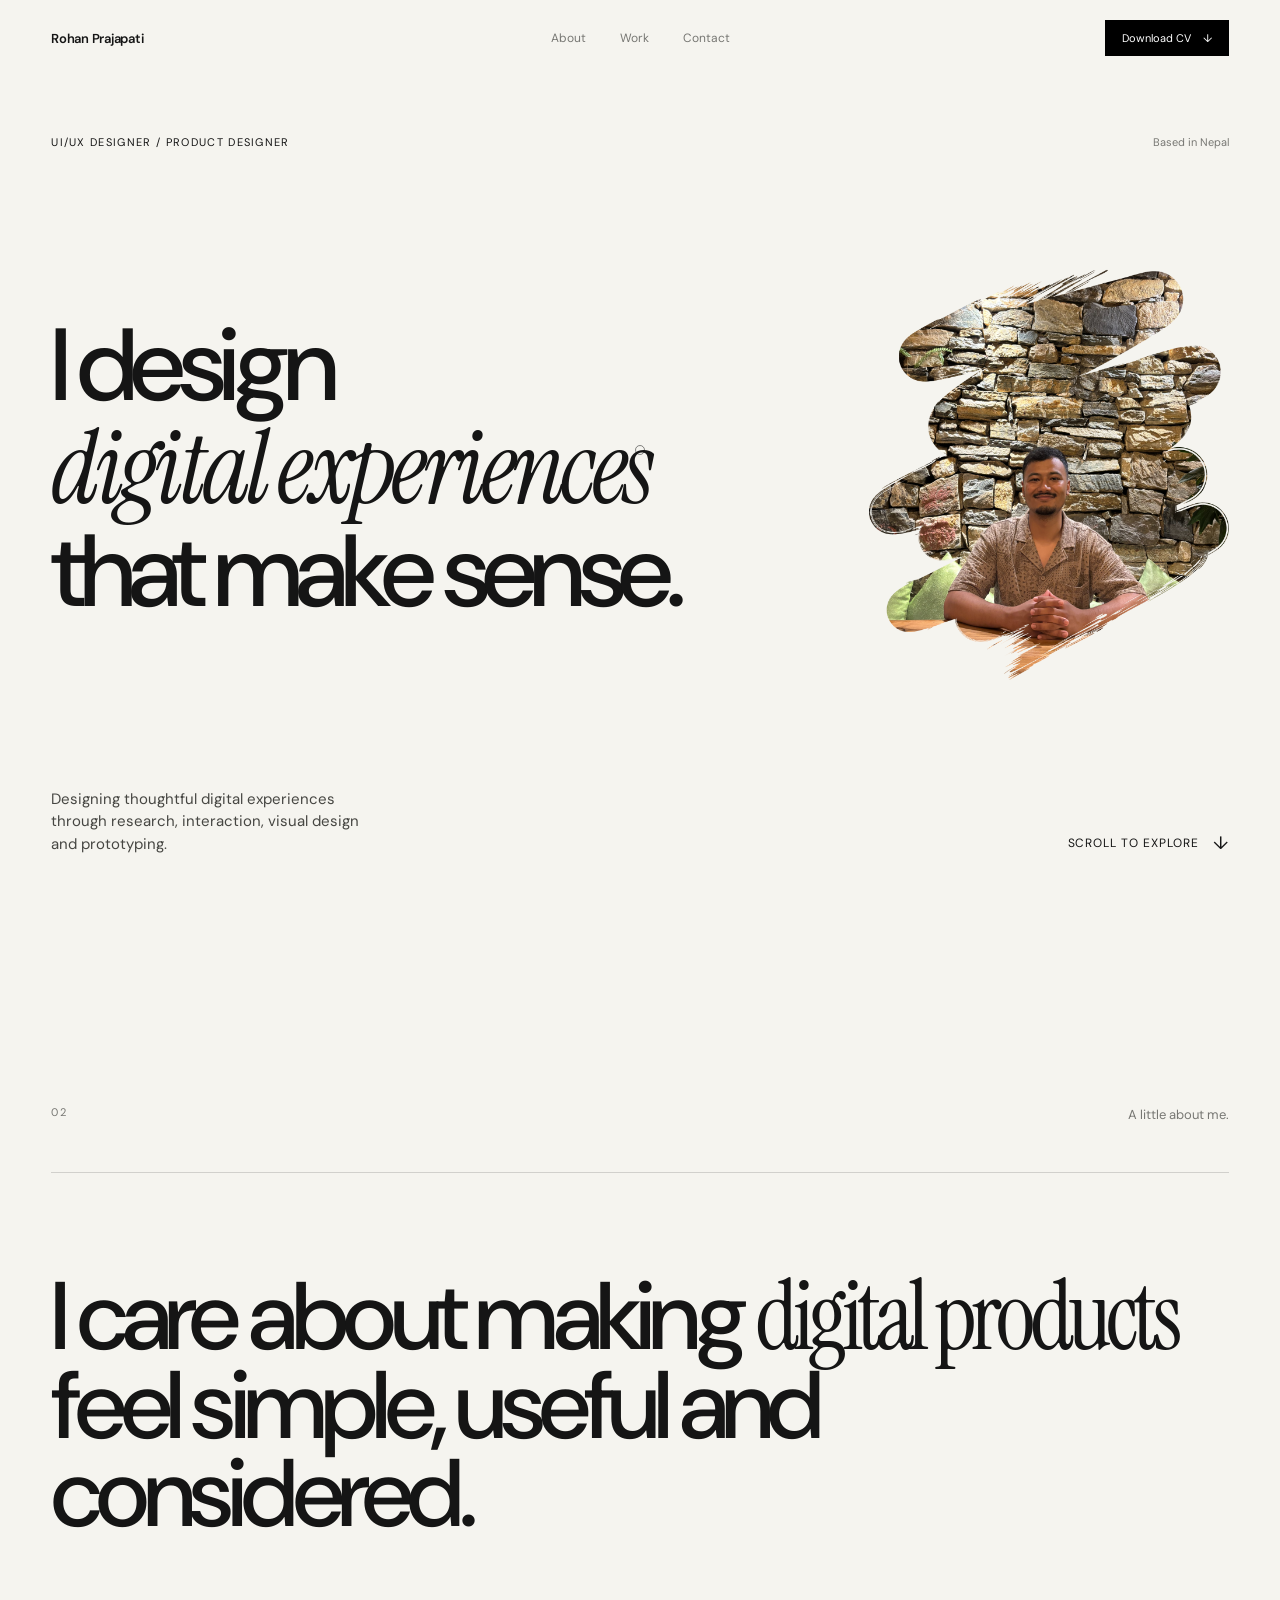
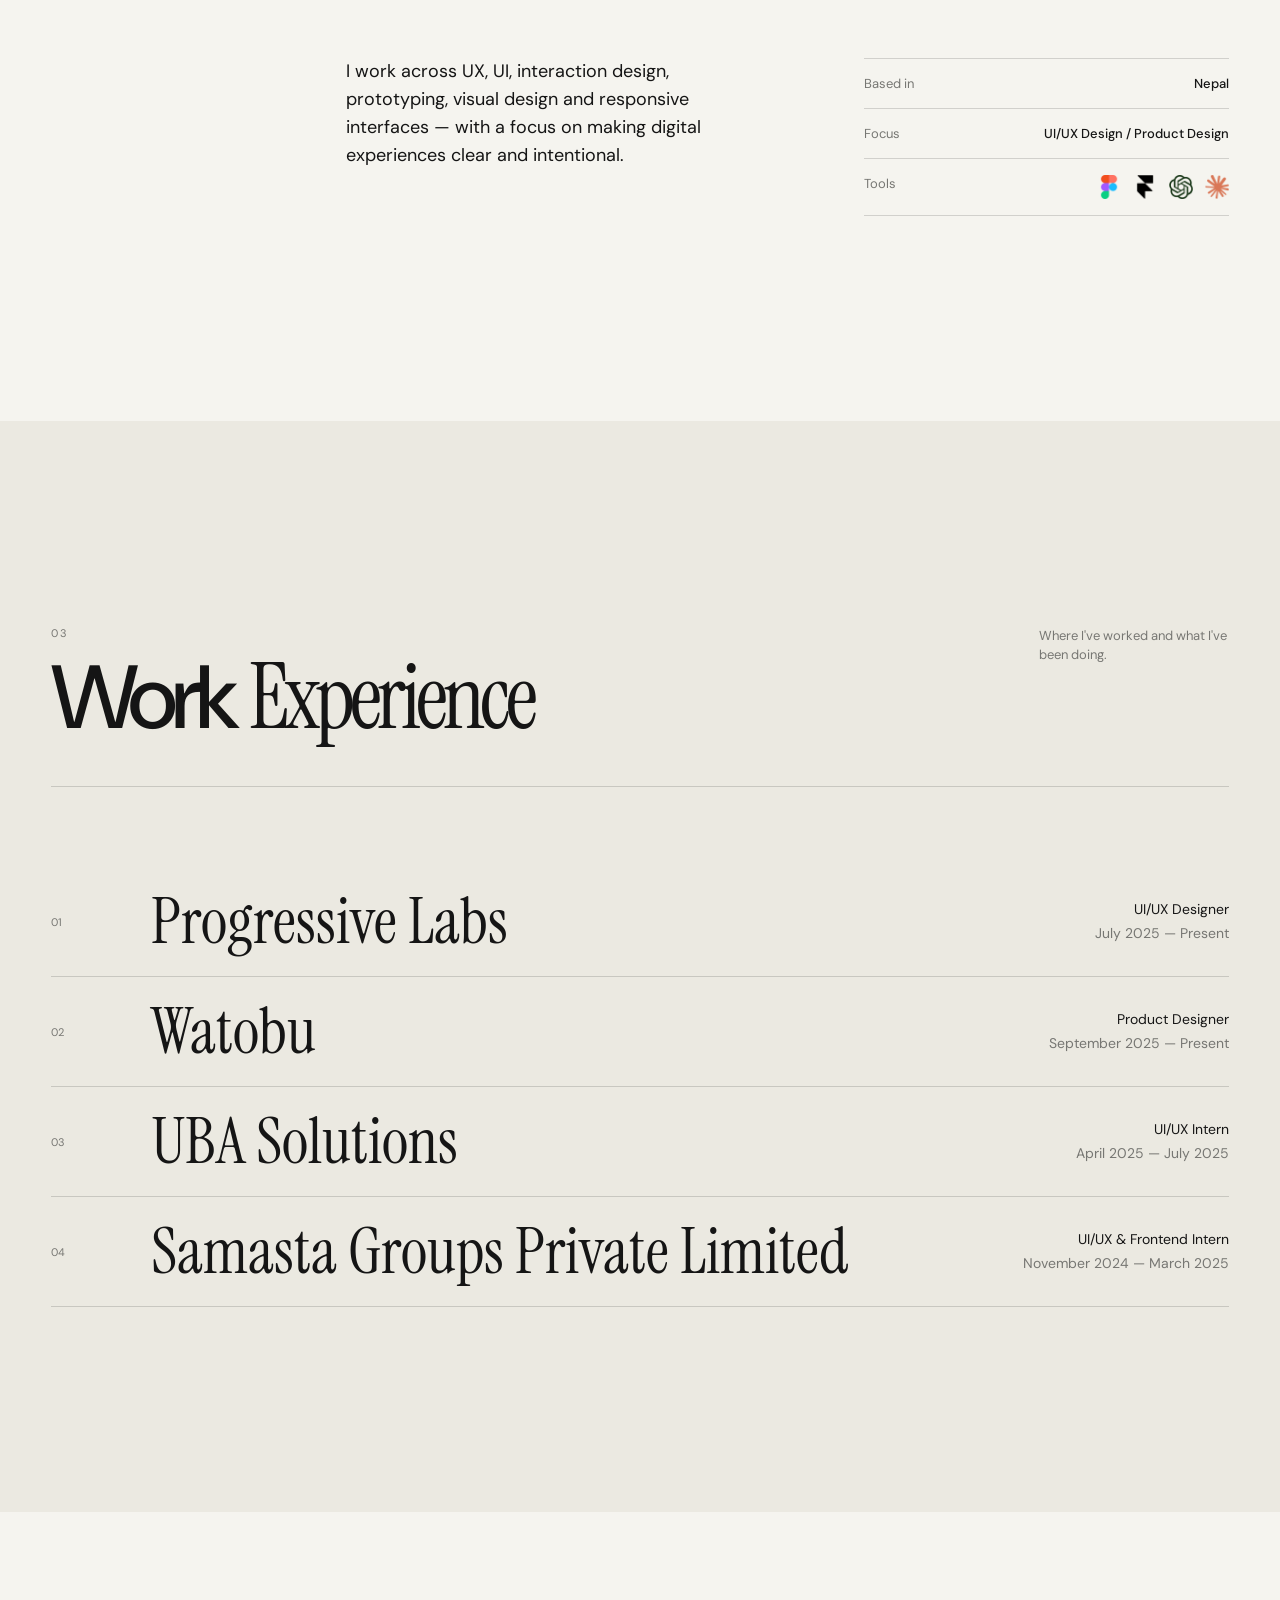
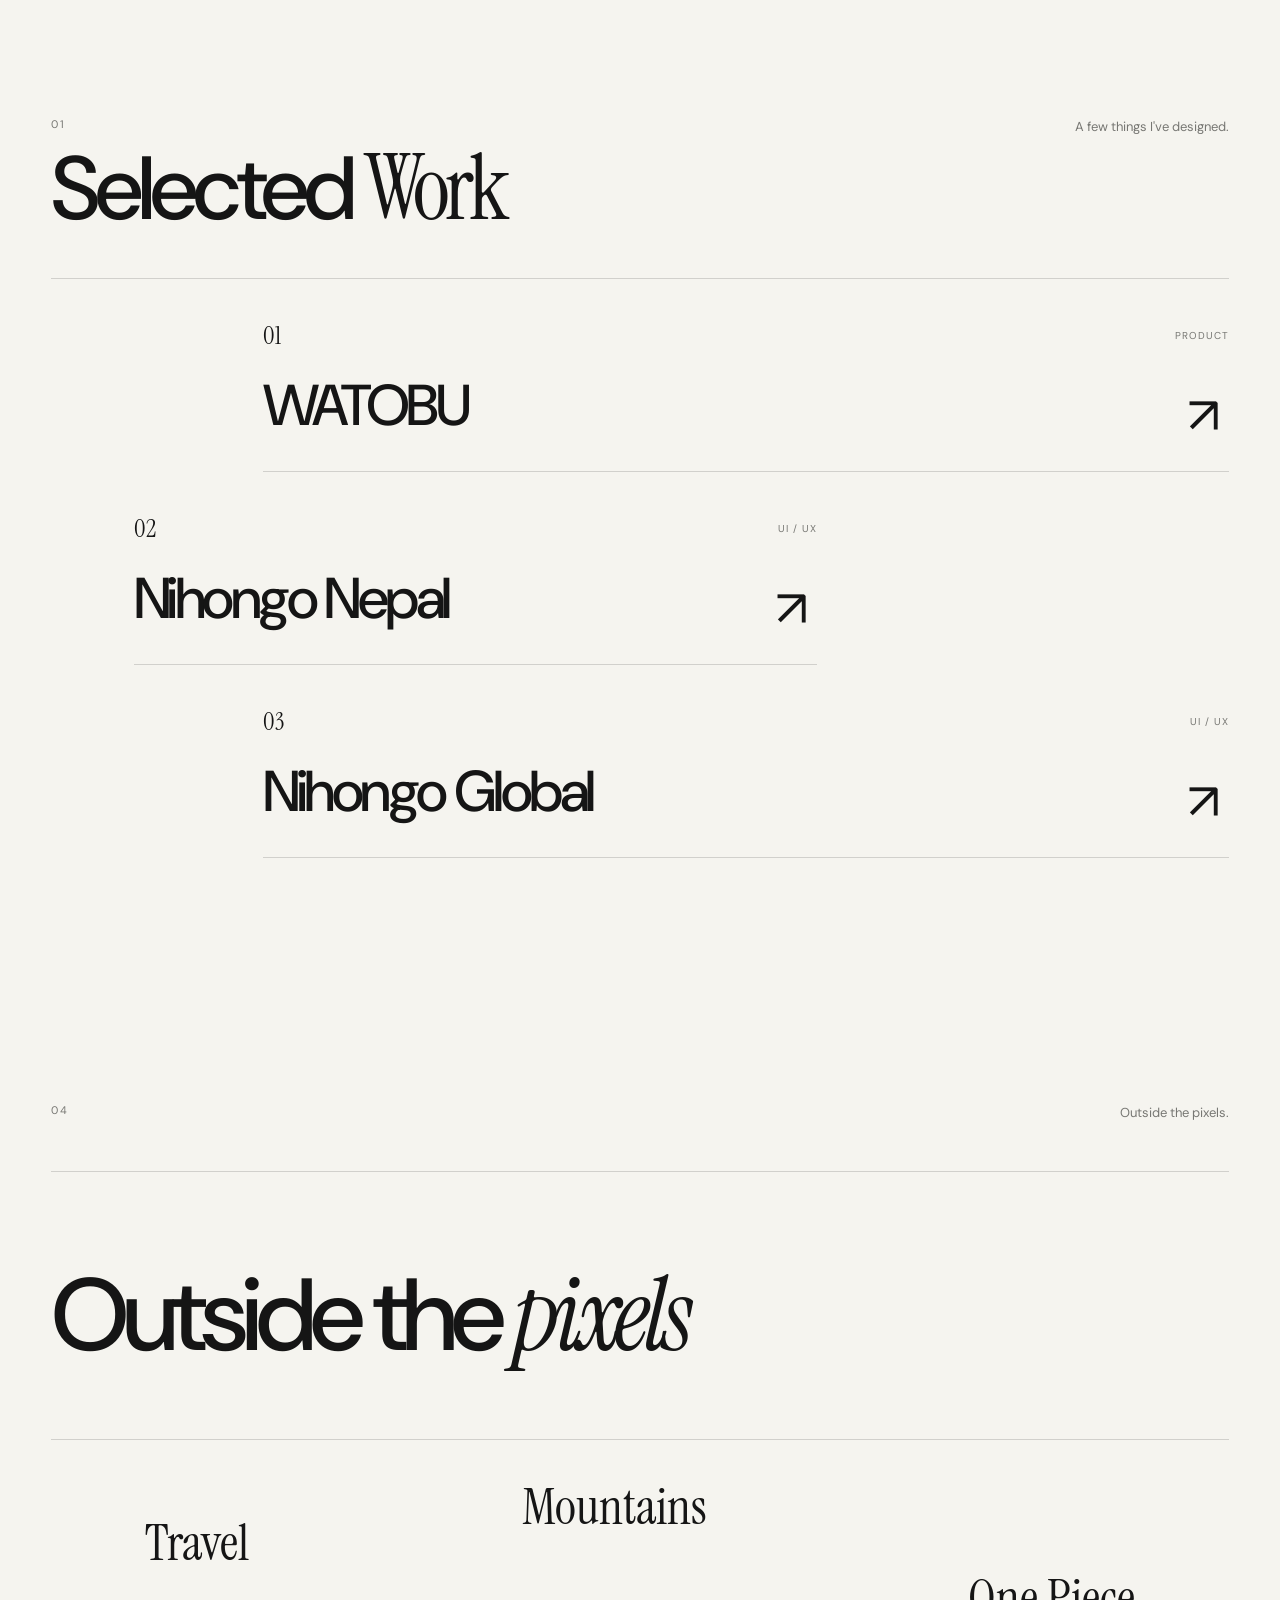
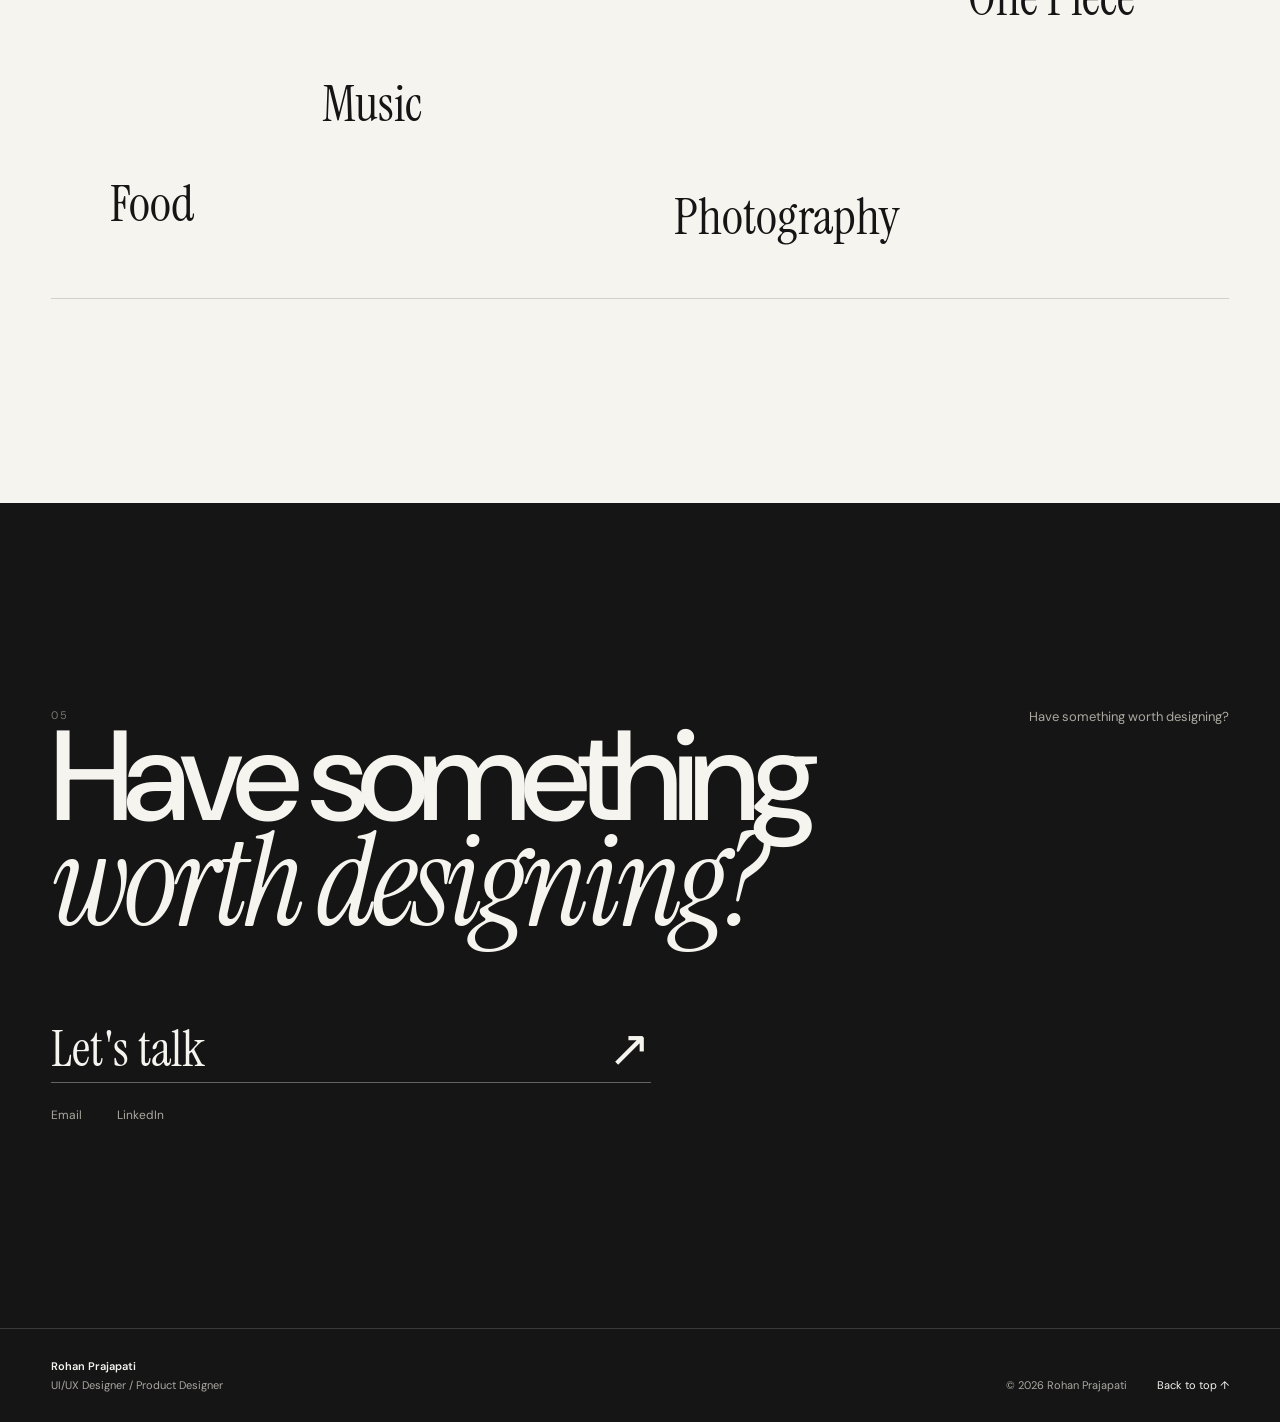
==== commit e3c6206f: "image update" ====
--- a/index.html
+++ b/index.html
@@ -1,658 +1,456 @@
-<!DOCTYPE html>
+<!doctype html>
 <html lang="en">
-<head>
-    <meta charset="UTF-8">
-    <meta name="viewport" content="width=device-width, initial-scale=1.0">
-
-    <meta
-        name="description"
-        content="Rohan Prajapati Portfolio"
-    >
-
-    <title>Rohan Prajapati Portfolio
-    </title>
+  <head>
+    <meta charset="UTF-8" />
+    <meta name="viewport" content="width=device-width, initial-scale=1.0" />
+
+    <meta name="description" content="Rohan Prajapati Portfolio" />
+
+    <title>Rohan Prajapati Portfolio</title>
 
     <!-- Fonts -->
-    <link rel="preconnect" href="https://fonts.googleapis.com">
-    <link rel="preconnect" href="https://fonts.gstatic.com" crossorigin>
+    <link rel="preconnect" href="https://fonts.googleapis.com" />
+    <link rel="preconnect" href="https://fonts.gstatic.com" crossorigin />
 
     <link
-        href="https://fonts.googleapis.com/css2?family=DM+Sans:wght@400;500;600&family=Instrument+Serif:ital@0;1&display=swap"
-        rel="stylesheet"
-    >
-
-    <link rel="stylesheet" href="style.css">
-</head>
-
-<body>
-
+      href="https://fonts.googleapis.com/css2?family=DM+Sans:wght@400;500;600&family=Instrument+Serif:ital@0;1&display=swap"
+      rel="stylesheet"
+    />
+
+    <link rel="stylesheet" href="style.css" />
+  </head>
+
+  <body>
     <!-- Custom Cursor -->
-    <div class="cursor">
-    </div>
+    <div class="cursor"></div>
 
     <!-- Cursor follower -->
     <div class="cursor-follower"></div>
-
 
     <!-- =========================================
          NAVIGATION
     ========================================== -->
 
     <header class="site-header" id="site-header">
-
-        <nav class="navbar">
-
-            <a href="#top" class="logo">
-                Rohan Prajapati
-            </a>
-
-            <div class="nav-center">
-                <a href="#work">Work</a>
-                <a href="#about">About</a>
-                <a href="#contact">Contact</a>
-            </div>
-
-            <a href="assets/RohanPrajapatiCV.pdf" class="nav-cv" download>
-    <span>Download CV</span>
-    <span>↓</span>
-</a>
-
-            <button
-                class="menu-toggle"
-                aria-label="Open navigation menu"
-                aria-expanded="false"
-            >
-                <span></span>
-                <span></span>
-            </button>
-
-        </nav>
-
-        <!-- Mobile Navigation -->
-        <div class="mobile-menu">
-
-            <a href="#work">Work</a>
-            <a href="#about">About</a>
-            <a href="#contact">Contact</a>
-
-            <a href="assets/RohanPrajapatiCV.pdf" class="mobile-cv" download>
-    Download CV ↓
-</a>
-
-        </div>
-
+      <nav class="navbar">
+        <a href="#top" class="logo"> Rohan Prajapati </a>
+
+        <div class="nav-center">
+          <a href="#about">About</a>
+          <a href="#work">Work</a>
+          <a href="#contact">Contact</a>
+        </div>
+
+        <a href="assets/RohanPrajapatiCV.pdf" class="nav-cv" download>
+          <span>Download CV</span>
+          <span>↓</span>
+        </a>
+
+        <button
+          class="menu-toggle"
+          aria-label="Open navigation menu"
+          aria-expanded="false"
+        >
+          <span></span>
+          <span></span>
+        </button>
+      </nav>
+
+      <!-- Mobile Navigation -->
+      <div class="mobile-menu">
+        <a href="#work">Work</a>
+        <a href="#about">About</a>
+        <a href="#contact">Contact</a>
+
+        <a href="assets/RohanPrajapatiCV.pdf" class="mobile-cv" download>
+          Download CV ↓
+        </a>
+      </div>
     </header>
 
-
     <main id="top">
-
-        <!-- =========================================
+      <!-- =========================================
              HERO
         ========================================== -->
 
-        <section class="hero">
-
-            <div class="hero-top">
-
-                <p class="eyebrow">
-                    UI/UX DESIGNER / Product Designer
-                </p>
-
-                <p class="hero-location">
-                    Based in Nepal
-                </p>
-
-            </div>
-
-
-            <div class="hero-heading">
-
-    <div class="hero-text">
-        <h1>
-            I design
-            <br>
-            <span class="serif italic">digital experiences</span>
-            <br>
-            that make sense.
-        </h1>
-    </div>
-
-    <div class="hero-image">
-        <img src="images/ronron.png" alt="Rohan Prajapati">
-    </div>
-
-</div>
-
-
-            <div class="hero-bottom">
-
-                <p class="hero-intro">
-                    Designing thoughtful digital experiences through
-                    research, interaction, visual design and prototyping.
-                </p>
-
-                <a href="#work" class="scroll-link">
-                    <span>Scroll to explore</span>
-                    <span class="scroll-arrow">↓</span>
-                </a>
-
-            </div>
-
-        </section>
-
-                <!-- =========================================
+      <section class="hero">
+        <div class="hero-top">
+          <p class="eyebrow">UI/UX DESIGNER / Product Designer</p>
+
+          <p class="hero-location">Based in Nepal</p>
+        </div>
+
+        <div class="hero-heading">
+          <div class="hero-text">
+            <h1>
+              I design
+              <br />
+              <span class="serif italic">digital experiences</span>
+              <br />
+              that make sense.
+            </h1>
+          </div>
+
+          <div class="hero-image">
+            <img src="images/ronron.png" alt="Rohan Prajapati" />
+          </div>
+        </div>
+
+        <div class="hero-bottom">
+          <p class="hero-intro">
+            Designing thoughtful digital experiences through research,
+            interaction, visual design and prototyping.
+          </p>
+
+          <a href="#work" class="scroll-link">
+            <span>Scroll to explore</span>
+            <span class="scroll-arrow">↓</span>
+          </a>
+        </div>
+      </section>
+
+      <!-- =========================================
              ABOUT
         ========================================== -->
 
-        <section class="about-section section" id="about">
-
-            <div class="section-header">
-
-                <span class="section-number">
-                    02
-                </span>
-
-                <p>
-                    A little about me.
-                </p>
-
-            </div>
-
-
-            <div class="about-content">
-
-                <h2>
-                    I care about making
-                    <span class="serif">digital products</span>
-                    feel simple, useful and considered.
-                </h2>
-
-
-                <div class="about-details">
-
-                    <div class="about-description">
-
-                        <p>
-                            I work across UX, UI, interaction design,
-                            prototyping, visual design and responsive
-                            interfaces — with a focus on making digital
-                            experiences clear and intentional.
-                        </p>
-
-                    </div>
-
-
-                    <div class="about-info">
-
-                        <div class="info-row">
-                            <span>Based in</span>
-                            <strong>Nepal</strong>
-                        </div>
-
-                        <div class="info-row">
-                            <span>Focus</span>
-                            <strong>UI/UX Design / Product Design</strong>
-                        </div>
-
-                        <div class="info-row">
-    <span>Tools</span>
-
-    <div class="tools-icons">
-        <img src="images/figma.png" alt="Figma">
-        <img src="images/framer.png" alt="Framer">
-        <img src="images/openai.png" alt="ChatGPT">
-        <img src="images/claude.png" alt="Claude">
-    </div>
-</div>
-
-                    </div>
-
+      <section class="about-section section" id="about">
+        <div class="section-header">
+          <span class="section-number"> 02 </span>
+
+          <p>A little about me.</p>
+        </div>
+
+        <div class="about-content">
+          <h2>
+            I care about making
+            <span class="serif">digital products</span>
+            feel simple, useful and considered.
+          </h2>
+
+          <div class="about-details">
+            <div class="about-description">
+              <p>
+                I work across UX, UI, interaction design, prototyping, visual
+                design and responsive interfaces — with a focus on making
+                digital experiences clear and intentional.
+              </p>
+            </div>
+
+            <div class="about-info">
+              <div class="info-row">
+                <span>Based in</span>
+                <strong>Nepal</strong>
+              </div>
+
+              <div class="info-row">
+                <span>Focus</span>
+                <strong>UI/UX Design / Product Design</strong>
+              </div>
+
+              <div class="info-row">
+                <span>Tools</span>
+
+                <div class="tools-icons">
+                  <img src="images/figma.png" alt="Figma" />
+                  <img src="images/framer.png" alt="Framer" />
+                  <img src="images/openai.png" alt="ChatGPT" />
+                  <img src="images/claude.png" alt="Claude" />
                 </div>
-
-            </div>
-
-        </section>
-
-
-       <!-- =========================================
+              </div>
+            </div>
+          </div>
+        </div>
+      </section>
+
+      <!-- =========================================
      WORK EXPERIENCE
 ========================================== -->
 
-<section class="experience-section section">
-
-    <div class="section-header">
-
-        <div>
-
-            <span class="section-number">
-                03
-            </span>
+      <section class="experience-section section" id="work">
+        <div class="section-header">
+          <div>
+            <span class="section-number"> 03 </span>
 
             <h2>
-                Work
-                <span class="serif">Experience</span>
+              Work
+              <span class="serif">Experience</span>
             </h2>
-
-        </div>
-
-        <p>
-            Where I've worked and what I've been doing.
-        </p>
-
-    </div>
-
-<div class="experience-list">
-
-    <!-- EXPERIENCE 01 -->
-    <div class="experience-item">
-
-        <span class="experience-number">01</span>
-
-        <h3>
-            Progressive Labs
-        </h3>
-
-        <div class="experience-description">
-            <span>Product Designer</span>
-            <span>July 2025 — Present</span>
-        </div>
-
-    </div>
-
-
-    <!-- EXPERIENCE 02 -->
-    <div class="experience-item">
-
-        <span class="experience-number">02</span>
-
-        <h3>
-            Watobu
-        </h3>
-
-        <div class="experience-description">
-            <span>Product Designer</span>
-            <span>September 2025 — Present</span>
-        </div>
-
-    </div>
-
-
-    <!-- EXPERIENCE 03 -->
-    <div class="experience-item">
-
-        <span class="experience-number">03</span>
-
-        <h3>
-            UBA Solutions
-        </h3>
-
-        <div class="experience-description">
-            <span>UI/UX Intern</span>
-            <span>April 2025 — July 2025</span>
-        </div>
-
-    </div>
-
-
-    <!-- EXPERIENCE 04 -->
-    <div class="experience-item">
-
-        <span class="experience-number">04</span>
-
-        <h3>
-            Samasta Groups Private Limited
-        </h3>
-
-        <div class="experience-description">
-            <span>UI/UX & Frontend Intern</span>
-            <span>November 2024 — March 2025</span>
-        </div>
-
-    </div>
-
-</div>
-
-</section>
-
-        <!-- =========================================
+          </div>
+
+          <p>Where I've worked and what I've been doing.</p>
+        </div>
+
+        <div class="experience-list">
+          <!-- EXPERIENCE 01 -->
+          <div class="experience-item">
+            <span class="experience-number">01</span>
+
+            <h3>Progressive Labs</h3>
+
+            <div class="experience-description">
+              <span>UI/UX Designer</span>
+              <span>July 2025 — Present</span>
+            </div>
+          </div>
+
+          <!-- EXPERIENCE 02 -->
+          <div class="experience-item">
+            <span class="experience-number">02</span>
+
+            <h3>Watobu</h3>
+
+            <div class="experience-description">
+              <span>Product Designer</span>
+              <span>September 2025 — Present</span>
+            </div>
+          </div>
+
+          <!-- EXPERIENCE 03 -->
+          <div class="experience-item">
+            <span class="experience-number">03</span>
+
+            <h3>UBA Solutions</h3>
+
+            <div class="experience-description">
+              <span>UI/UX Intern</span>
+              <span>April 2025 — July 2025</span>
+            </div>
+          </div>
+
+          <!-- EXPERIENCE 04 -->
+          <div class="experience-item">
+            <span class="experience-number">04</span>
+
+            <h3>Samasta Groups Private Limited</h3>
+
+            <div class="experience-description">
+              <span>UI/UX & Frontend Intern</span>
+              <span>November 2024 — March 2025</span>
+            </div>
+          </div>
+        </div>
+      </section>
+
+      <!-- ==========================================
              SELECTED WORK
         ========================================== -->
 
-        <section class="projects-section section" id="work">
-
-            <div class="section-header">
-
-                <div>
-                    <span class="section-number">01</span>
-
-                    <h2>
-                        Selected
-                        <span class="serif">Work</span>
-                    </h2>
-                </div>
-
-                <p>
-                    A few things I've designed.
-                </p>
-
-            </div>
-
-
-            <div class="projects-list">
-
-
-                <!-- PROJECT 01 -->
-
-                <a
-                    href="https://watobu.com/"
-                    target="_blank"
-                    rel="noopener noreferrer"
-                    class="project project-large"
-                    data-project="watobu"
-                    data-cursor="VIEW"
-                >
-
-                    <div class="project-meta">
-
-                        <span class="project-number">
-                            01
-                        </span>
-
-                        <span class="project-type">
-                            UI / UX
-                        </span>
-
-                    </div>
-
-
-                    <div class="project-title-wrap">
-
-                        <h3 class="project-title">
-                            WATOBU
-                        </h3>
-
-                        <span class="project-arrow">
-                            ↗
-                        </span>
-
-                    </div>
-
-
-                    <div class="project-image">
-
-                        <img
-                            src="images/Watobu.png"
-                            alt="WATOBU project preview"
-                        >
-
-                    </div>
-
-                </a>
-
-
-                <!-- PROJECT 02 -->
-
-                <a
-                    href="https://nihongonepal.com/"
-                    target="_blank"
-                    rel="noopener noreferrer"
-                    class="project project-medium"
-                    data-project="nihongo-nepal"
-                    data-cursor="VIEW"
-                >
-
-                    <div class="project-meta">
-
-                        <span class="project-number">
-                            02
-                        </span>
-
-                        <span class="project-type">
-                            UI / UX
-                        </span>
-
-                    </div>
-
-
-                    <div class="project-title-wrap">
-
-                        <h3 class="project-title">
-                            Nihongo Nepal
-                        </h3>
-
-                        <span class="project-arrow">
-                            ↗
-                        </span>
-
-                    </div>
-
-
-                    <div class="project-image">
-
-                        <img
-                            src="images/NihongoNepal.png"
-                            alt="Nihongo Nepal project preview"
-                        >
-
-                    </div>
-
-                </a>
-
-
-                <!-- PROJECT 03 -->
-
-                <a
-                    href="https://nihongoglobal.com/"
-                    target="_blank"
-                    rel="noopener noreferrer"
-                    class="project project-large project-last"
-                    data-project="nihongo-global"
-                    data-cursor="VIEW"
-                >
-
-                    <div class="project-meta">
-
-                        <span class="project-number">
-                            03
-                        </span>
-
-                        <span class="project-type">
-                            UI / UX
-                        </span>
-
-                    </div>
-
-
-                    <div class="project-title-wrap">
-
-                        <h3 class="project-title">
-                            Nihongo Global
-                        </h3>
-
-                        <span class="project-arrow">
-                            ↗
-                        </span>
-
-                    </div>
-
-
-                    <div class="project-image">
-
-                        <img
-                            src="images/NihongoGlobal.png"
-                            alt="Nihongo Global project preview"
-                        >
-
-                    </div>
-
-                </a>
-
-            </div>
-
-        </section>
-
-
-
-
-        <!-- =========================================
+      <section class="projects-section section">
+        <div class="section-header">
+          <div>
+            <span class="section-number">01</span>
+
+            <h2>
+              Selected
+              <span class="serif">Work</span>
+            </h2>
+          </div>
+
+          <p>A few things I've designed.</p>
+        </div>
+
+        <div class="projects-list">
+          <!-- PROJECT 01 -->
+
+          <a
+            href="https://watobu.com/"
+            target="_blank"
+            rel="noopener noreferrer"
+            class="project project-large"
+            data-project="watobu"
+            data-cursor="VIEW"
+          >
+            <div class="project-meta">
+              <span class="project-number"> 01 </span>
+
+              <span class="project-type"> Product </span>
+            </div>
+
+            <div class="project-title-wrap">
+              <h3 class="project-title">WATOBU</h3>
+
+              <span class="project-arrow"> ↗ </span>
+            </div>
+
+            <div class="project-image">
+              <img src="images/Watobu.png" alt="WATOBU project preview" />
+            </div>
+          </a>
+
+          <!-- PROJECT 02 -->
+
+          <a
+            href="https://nihongonepal.com/"
+            target="_blank"
+            rel="noopener noreferrer"
+            class="project project-medium"
+            data-project="nihongo-nepal"
+            data-cursor="VIEW"
+          >
+            <div class="project-meta">
+              <span class="project-number"> 02 </span>
+
+              <span class="project-type"> UI / UX </span>
+            </div>
+
+            <div class="project-title-wrap">
+              <h3 class="project-title">Nihongo Nepal</h3>
+
+              <span class="project-arrow"> ↗ </span>
+            </div>
+
+            <div class="project-image">
+              <img
+                src="images/NihongoNepal.png"
+                alt="Nihongo Nepal project preview"
+              />
+            </div>
+          </a>
+
+          <!-- PROJECT 03 -->
+
+          <a
+            href="https://nihongoglobal.com/"
+            target="_blank"
+            rel="noopener noreferrer"
+            class="project project-large project-last"
+            data-project="nihongo-global"
+            data-cursor="VIEW"
+          >
+            <div class="project-meta">
+              <span class="project-number"> 03 </span>
+
+              <span class="project-type"> UI / UX </span>
+            </div>
+
+            <div class="project-title-wrap">
+              <h3 class="project-title">Nihongo Global</h3>
+
+              <span class="project-arrow"> ↗ </span>
+            </div>
+
+            <div class="project-image">
+              <img
+                src="images/NihongoGlobal.png"
+                alt="Nihongo Global project preview"
+              />
+            </div>
+          </a>
+        </div>
+      </section>
+
+      <!-- =========================================
              PERSONALITY
         ========================================== -->
 
-        <section class="personality-section section">
-
-            <div class="section-header">
-
-                <span class="section-number">
-                    04
-                </span>
-
-                <p>
-                    Outside the pixels.
-                </p>
-
-            </div>
-
-
-            <div class="personality-content">
-
-                <h2>
-                    Outside the
-                    <span class="serif italic">pixels</span>
-                </h2>
-
-
-                <div class="personality-cloud">
-
-                    <span class="personality-word word-1">
-                        Travel
-                    </span>
-
-                    <span class="personality-word word-2">
-                        Mountains
-                    </span>
-
-                    <span class="personality-word word-3">
-                        Motorcycles
-                    </span>
-
-                    <span class="personality-word word-4">
-                        Music
-                    </span>
-
-                    <span class="personality-word word-5">
-                        Photography
-                    </span>
-
-                    <span class="personality-word word-6">
-                        Coffee
-                    </span>
-
-                </div>
-
-            </div>
-
-        </section>
-
-
-        <!-- =========================================
+      <section class="personality-section section">
+        <div class="section-header">
+          <span class="section-number"> 04 </span>
+
+          <p>Outside the pixels.</p>
+        </div>
+
+        <div class="personality-content">
+          <h2>
+            Outside the
+            <span class="serif italic">pixels</span>
+          </h2>
+
+          <div class="personality-cloud">
+            <span
+              class="personality-word word-1"
+              data-image="images/travel.png"
+            >
+              Travel
+            </span>
+
+            <span
+              class="personality-word word-2"
+              data-image="images/mountains.png"
+            >
+              Mountains
+            </span>
+
+            <span
+              class="personality-word word-3"
+              data-image="images/onepiece.png"
+            >
+              One Piece
+            </span>
+
+            <span class="personality-word word-4" data-image="images/music.png">
+              Music
+            </span>
+
+            <span class="personality-word word-5" data-image="images/photo.png">
+              Photography
+            </span>
+
+            <span class="personality-word word-6" data-image="images/food.png">
+              Food
+            </span>
+          </div>
+        </div>
+      </section>
+
+      <!-- =========================================
              CONTACT
         ========================================== -->
 
-        <section class="contact-section section" id="contact">
-
-            <div class="contact-top">
-
-                <span class="section-number">
-                    05
-                </span>
-
-                <p>
-                    Have something worth designing?
-                </p>
-
-            </div>
-
-
-            <div class="contact-main">
-
-                <h2>
-                    Have something
-                    <br>
-                    <span class="serif italic">worth designing?</span>
-                </h2>
-
-
-                <a
-                    href="mailto:rohanpzpt6@gmail.com"
-                    class="contact-link magnetic"
-                >
-                    <span>Let's talk</span>
-                    <span>↗</span>
-                </a>
-
-            </div>
-
-
-            <div class="contact-links">
-
-                <a href="mailto:[YOUR_EMAIL]">
-                    Email
-                </a>
-
-                <a
-                    href="https://www.linkedin.com/in/rohan-prajapati-375440224/"
-                    target="_blank"
-                    rel="noopener noreferrer"
-                >
-                    LinkedIn
-                </a>
-
-            </div>
-
-        </section>
-
+      <section class="contact-section section" id="contact">
+        <div class="contact-top">
+          <span class="section-number"> 05 </span>
+
+          <p>Have something worth designing?</p>
+        </div>
+
+        <div class="contact-main">
+          <h2>
+            Have something
+            <br />
+            <span class="serif italic">worth designing?</span>
+          </h2>
+
+          <a href="mailto:rohanpzpt6@gmail.com" class="contact-link magnetic">
+            <span>Let's talk</span>
+            <span>↗</span>
+          </a>
+        </div>
+
+        <div class="contact-links">
+          <a href="mailto:[YOUR_EMAIL]"> Email </a>
+
+          <a
+            href="https://www.linkedin.com/in/rohan-prajapati-375440224/"
+            target="_blank"
+            rel="noopener noreferrer"
+          >
+            LinkedIn
+          </a>
+        </div>
+      </section>
     </main>
-
 
     <!-- =========================================
          FOOTER
     ========================================== -->
 
     <footer class="footer">
-
-        <div class="footer-left">
-
-            <a href="#top" class="footer-name">
-                Rohan Prajapati
-            </a>
-
-            <span>
-                UI/UX Designer / Product Designer
-            </span>
-
-        </div>
-
-
-        <div class="footer-center">
-        </div>
-
-
-        <div class="footer-right">
-
-            <span>
-                © 2026 Rohan Prajapati
-            </span>
-
-            <a href="#top" class="back-top">
-                Back to top ↑
-            </a>
-
-        </div>
-
+      <div class="footer-left">
+        <a href="#top" class="footer-name"> Rohan Prajapati </a>
+
+        <span> UI/UX Designer / Product Designer </span>
+      </div>
+
+      <div class="footer-center"></div>
+
+      <div class="footer-right">
+        <span> © 2026 Rohan Prajapati </span>
+
+        <a href="#top" class="back-top"> Back to top ↑ </a>
+      </div>
     </footer>
 
-
     <script src="script.js"></script>
-
-</body>
+  </body>
 </html>
--- a/style.css
+++ b/style.css
@@ -5,1470 +5,1480 @@
 *,
 *::before,
 *::after {
-    margin: 0;
-    padding: 0;
-    box-sizing: border-box;
+  margin: 0;
+  padding: 0;
+  box-sizing: border-box;
 }
 
 html {
-    scroll-behavior: smooth;
+  scroll-behavior: smooth;
 }
 
 body {
-    min-height: 100vh;
-    background: #f5f4ef;
-    color: #151515;
-    font-family: "DM Sans", sans-serif;
-    overflow-x: hidden;
+  min-height: 100vh;
+  background: #f5f4ef;
+  color: #151515;
+  font-family: "DM Sans", sans-serif;
+  overflow-x: hidden;
 }
 
 body.menu-open {
-    overflow: hidden;
+  overflow: hidden;
 }
 
 img {
-    display: block;
-    width: 100%;
+  display: block;
+  width: 100%;
 }
 
 a {
-    color: inherit;
-    text-decoration: none;
+  color: inherit;
+  text-decoration: none;
 }
 
 button {
-    font: inherit;
+  font: inherit;
 }
 
 ::selection {
-    background: #151515;
-    color: #f5f4ef;
-}
-
+  background: #151515;
+  color: #f5f4ef;
+}
 
 /* =========================================
    02. VARIABLES
 ========================================= */
 
 :root {
-
-    --background: #f5f4ef;
-    --text: #151515;
-    --muted: #777773;
-    --line: rgba(21, 21, 21, 0.16);
-
-    --accent: #e8795d;
-
-    --serif: "Instrument Serif", Georgia, serif;
-    --sans: "DM Sans", Arial, sans-serif;
-
-    --page-padding: clamp(20px, 4vw, 64px);
-
-    --section-space: clamp(110px, 16vw, 240px);
-
-    --ease: cubic-bezier(.22, 1, .36, 1);
-}
-
+  --background: #f5f4ef;
+  --text: #151515;
+  --muted: #777773;
+  --line: rgba(21, 21, 21, 0.16);
+
+  --accent: #e8795d;
+
+  --serif: "Instrument Serif", Georgia, serif;
+  --sans: "DM Sans", Arial, sans-serif;
+
+  --page-padding: clamp(20px, 4vw, 64px);
+
+  --section-space: clamp(110px, 16vw, 240px);
+
+  --ease: cubic-bezier(0.22, 1, 0.36, 1);
+}
 
 /* =========================================
    03. GLOBAL STYLES
 ========================================= */
 
 .section {
-    padding: var(--section-space) var(--page-padding);
+  padding: var(--section-space) var(--page-padding);
 }
 
 .serif {
-    font-family: var(--serif);
-    font-weight: 400;
+  font-family: var(--serif);
+  font-weight: 400;
 }
 
 .italic {
-    font-style: italic;
+  font-style: italic;
 }
 
 .section-header {
+  display: flex;
+  justify-content: space-between;
+  align-items: flex-start;
+
+  padding-bottom: 48px;
+
+  border-bottom: 1px solid var(--line);
+}
+
+.section-header > div {
+  display: flex;
+  flex-direction: column;
+  gap: 18px;
+}
+
+.section-number {
+  display: block;
+
+  font-size: 11px;
+  letter-spacing: 0.12em;
+  text-transform: uppercase;
+
+  color: var(--muted);
+}
+
+.section-header h2 {
+  font-size: clamp(48px, 7vw, 100px);
+  line-height: 0.9;
+  font-weight: 500;
+  letter-spacing: -0.055em;
+}
+
+.section-header > p {
+  max-width: 190px;
+
+  color: var(--muted);
+
+  font-size: 13px;
+  line-height: 1.5;
+}
+
+.eyebrow {
+  font-size: 11px;
+  letter-spacing: 0.12em;
+  text-transform: uppercase;
+}
+
+.scroll-link {
+  display: inline-flex;
+  align-items: center;
+  gap: 14px;
+
+  font-size: 12px;
+  text-transform: uppercase;
+  letter-spacing: 0.08em;
+
+  transition: gap 0.4s var(--ease);
+}
+
+.scroll-link:hover {
+  gap: 22px;
+}
+
+.scroll-arrow {
+  font-size: 18px;
+}
+
+/* =========================================
+   04. CUSTOM CURSOR
+========================================= */
+
+.cursor,
+.cursor-follower {
+  position: fixed;
+
+  pointer-events: none;
+
+  z-index: 9999;
+
+  transform: translate(-50%, -50%);
+}
+
+.cursor {
+  width: 20px;
+  height: 20px;
+
+  display: flex;
+  align-items: center;
+  justify-content: center;
+
+  border-radius: 50%;
+
+  background: var(--text);
+  color: var(--background);
+
+  opacity: 0;
+  scale: 0.5;
+
+  transition:
+    opacity 0.25s ease,
+    scale 0.35s var(--ease);
+}
+
+.cursor.active {
+  opacity: 1;
+  scale: 1;
+}
+
+.cursor-text {
+  font-size: 9px;
+  letter-spacing: 0.08em;
+}
+
+.cursor-follower {
+  width: 10px;
+  height: 10px;
+
+  border: 1px solid var(--text);
+  border-radius: 50%;
+
+  opacity: 0.5;
+}
+
+/* =========================================
+   05. NAVIGATION
+========================================= */
+
+.site-header {
+  position: fixed;
+
+  top: 0;
+  left: 0;
+
+  width: 100%;
+
+  z-index: 1000;
+
+  padding: 20px var(--page-padding);
+
+  transition:
+    padding 0.45s var(--ease),
+    background 0.45s ease;
+}
+
+.site-header.scrolled {
+  padding-top: 12px;
+  padding-bottom: 12px;
+
+  background: rgba(245, 244, 239, 0.88);
+
+  backdrop-filter: blur(14px);
+}
+
+.navbar {
+  display: grid;
+  grid-template-columns: 1fr auto 1fr;
+
+  align-items: center;
+}
+
+.logo {
+  justify-self: start;
+
+  font-size: 13px;
+  font-weight: 600;
+  letter-spacing: -0.02em;
+}
+
+.nav-center {
+  display: flex;
+  gap: 34px;
+}
+
+.nav-center a {
+  position: relative;
+
+  font-size: 12px;
+  color: var(--muted);
+
+  transition: color 0.25s ease;
+}
+
+.nav-center a::after {
+  content: "";
+
+  position: absolute;
+
+  left: 0;
+  bottom: -5px;
+
+  width: 100%;
+  height: 1px;
+
+  background: currentColor;
+
+  transform: scaleX(0);
+  transform-origin: right;
+
+  transition: transform 0.4s var(--ease);
+}
+
+.nav-center a:hover {
+  color: var(--text);
+}
+
+.nav-center a:hover::after {
+  transform: scaleX(1);
+  transform-origin: left;
+}
+
+.nav-status {
+  justify-self: end;
+
+  display: flex;
+  align-items: center;
+  gap: 8px;
+
+  font-size: 11px;
+  color: var(--muted);
+}
+.nav-cv {
+  justify-self: end;
+  display: inline-flex;
+  align-items: center;
+  gap: 12px;
+  padding: 10px 16px;
+  background: #000;
+  color: #fff;
+  border: 1px solid #000;
+  font-size: 11px;
+  text-decoration: none;
+  transition: all 0.3s var(--ease);
+}
+
+.nav-cv:hover {
+  background: #fff;
+  color: #000;
+  border-color: #000;
+  transform: translateY(-1px);
+}
+
+/* MOBILE CV */
+.mobile-cv {
+  display: inline-flex;
+  align-items: center;
+  width: fit-content;
+  margin-top: 40px;
+  padding: 12px 15px;
+  border: 1px solid var(--line);
+  font-size: 12px;
+  color: var(--text);
+}
+
+.mobile-cv:hover {
+  background: var(--text);
+  color: var(--background);
+}
+
+.status-dot {
+  width: 6px;
+  height: 6px;
+
+  border-radius: 50%;
+
+  background: var(--accent);
+
+  animation: pulse 2.5s ease-in-out infinite;
+}
+
+.menu-toggle {
+  display: none;
+
+  border: 0;
+  background: none;
+
+  cursor: pointer;
+}
+
+.menu-toggle span {
+  display: block;
+
+  width: 25px;
+  height: 1px;
+
+  background: var(--text);
+
+  transition: transform 0.3s ease;
+}
+
+.menu-toggle span + span {
+  margin-top: 7px;
+}
+
+.mobile-menu {
+  display: none;
+}
+
+/* =========================================
+   06. HERO
+========================================= */
+
+.hero {
+  min-height: 100svh;
+
+  display: flex;
+  flex-direction: column;
+
+  justify-content: space-between;
+
+  padding: clamp(120px, 15vh, 170px) var(--page-padding) 45px;
+
+  position: relative;
+}
+
+.hero-top {
+  display: flex;
+  justify-content: space-between;
+}
+
+.hero-location {
+  font-size: 11px;
+  color: var(--muted);
+}
+
+.hero-heading {
+  width: min(1300px, 100%);
+
+  margin: auto 0;
+}
+
+.hero-heading h1 {
+  font-size: clamp(54px, 8vw, 120px);
+  line-height: 1;
+  letter-spacing: -0.065em;
+  font-weight: 500;
+}
+.hero-heading {
+  width: min(1400px, 100%);
+  margin: auto 0;
+
+  display: grid;
+  grid-template-columns: minmax(0, 1fr) 360px;
+  align-items: center;
+  gap: 60px;
+}
+
+.hero-text {
+  position: relative;
+  z-index: 2;
+}
+
+.hero-image {
+  width: 100%;
+  max-width: 360px;
+  justify-self: end;
+  overflow: hidden;
+}
+
+.hero-image img {
+  width: 100%;
+  height: auto;
+  display: block;
+  object-fit: cover;
+}
+.hero-heading h1 .serif {
+  letter-spacing: -0.045em;
+}
+
+.hero-bottom {
+  display: flex;
+  justify-content: space-between;
+  align-items: flex-end;
+}
+
+.hero-intro {
+  width: min(330px, 50%);
+
+  font-size: 15px;
+  line-height: 1.5;
+
+  color: #464642;
+}
+
+/* =========================================
+   07. PROJECTS
+========================================= */
+
+.projects-section {
+  position: relative;
+  padding-bottom: 40px;
+}
+
+.projects-list {
+  position: relative;
+
+  padding-top: 40px;
+}
+
+.project {
+  position: relative;
+
+  display: block;
+
+  padding-bottom: 40px;
+
+  border-bottom: 1px solid var(--line);
+
+  transition: padding 0.6s var(--ease);
+}
+
+.project + .project {
+  padding-top: 40px;
+}
+
+.project-large {
+  width: 82%;
+  margin-left: auto;
+}
+
+.project-medium {
+  width: 58%;
+  margin-left: 7%;
+}
+
+.project-last {
+  margin-top: 0;
+}
+
+.project-meta {
+  display: flex;
+  align-items: center;
+  justify-content: space-between;
+
+  margin-bottom: 28px;
+}
+
+.project-number {
+  font-family: var(--serif);
+
+  font-size: 25px;
+}
+
+.project-type {
+  font-size: 10px;
+  letter-spacing: 0.1em;
+  text-transform: uppercase;
+
+  color: var(--muted);
+}
+
+.project-title-wrap {
+  display: flex;
+  align-items: flex-end;
+  justify-content: space-between;
+
+  position: relative;
+  z-index: 2;
+}
+
+.project-title {
+  font-size: clamp(28px, 4.5vw, 64px);
+  line-height: 0.85;
+
+  letter-spacing: -0.06em;
+
+  font-weight: 500;
+
+  transition:
+    transform 0.6s var(--ease),
+    letter-spacing 0.6s var(--ease);
+}
+
+.project-arrow {
+  font-size: clamp(35px, 4vw, 58px);
+
+  line-height: 1;
+
+  transform: translate(-10px, 10px) rotate(0deg);
+
+  transition: transform 0.5s var(--ease);
+}
+
+.project-image {
+  position: absolute;
+
+  width: clamp(240px, 30vw, 460px);
+  aspect-ratio: 4 / 3;
+
+  right: 9%;
+  top: 50%;
+
+  overflow: hidden;
+  border-radius: 8px;
+
+  pointer-events: none;
+
+  opacity: 0;
+
+  transform: translate3d(var(--image-x, 0px), var(--image-y, -50%), 0)
+    scale(0.92) rotate(-2deg);
+
+  transition:
+    opacity 0.45s ease,
+    transform 0.65s var(--ease);
+
+  z-index: 5;
+}
+
+.project-image img {
+  width: 100%;
+  height: 100%;
+
+  object-fit: cover;
+
+  transition: transform 1s var(--ease);
+}
+
+.project:hover .project-image {
+  opacity: 1;
+
+  transform: translate3d(var(--image-x, 0px), var(--image-y, -50%), 0) scale(1)
+    rotate(0deg);
+}
+
+.project:hover .project-image img {
+  transform: scale(1.04);
+}
+
+.project:hover .project-title {
+  transform: translateX(15px);
+}
+
+.project:hover .project-arrow {
+  transform: translate(0, 0) rotate(45deg);
+}
+
+.project:hover .project-number {
+  transform: translateX(10px);
+}
+
+.project-number {
+  transition: transform 0.5s var(--ease);
+}
+
+/* =========================================
+   08. ABOUT
+========================================= */
+
+.about-content {
+  padding-top: 100px;
+}
+
+.about-content > h2 {
+  max-width: 1150px;
+
+  font-size: clamp(50px, 7.5vw, 115px);
+  line-height: 0.92;
+
+  letter-spacing: -0.06em;
+
+  font-weight: 500;
+}
+
+.about-details {
+  display: grid;
+  grid-template-columns: 1fr 1fr;
+
+  gap: 12vw;
+
+  margin-top: 120px;
+
+  margin-left: 25%;
+}
+
+.about-description {
+  max-width: 430px;
+}
+
+.about-description p {
+  font-size: 18px;
+  line-height: 1.55;
+}
+
+.about-info {
+  border-top: 1px solid var(--line);
+}
+
+.info-row {
+  display: flex;
+  justify-content: space-between;
+
+  padding: 16px 0;
+
+  border-bottom: 1px solid var(--line);
+
+  font-size: 13px;
+}
+
+.info-row span {
+  color: var(--muted);
+}
+
+.info-row strong {
+  font-weight: 500;
+}
+.tools-icons {
+  display: flex;
+  align-items: center;
+  gap: 12px;
+}
+
+.tools-icons img {
+  width: 24px;
+  height: 24px;
+  object-fit: contain;
+  display: block;
+}
+
+/* =========================================
+   09. EXPERIENCE
+========================================= */
+
+.experience-section {
+  background: #ebe9e1;
+}
+
+.experience-list {
+  margin-top: 80px;
+}
+
+.experience-item {
+  position: relative;
+
+  display: grid;
+  grid-template-columns: 100px 1fr auto;
+
+  align-items: center;
+
+  min-height: 110px;
+
+  border-bottom: 1px solid var(--line);
+
+  cursor: default;
+
+  transition: padding 0.5s var(--ease);
+}
+
+.experience-number {
+  font-size: 11px;
+  color: var(--muted);
+}
+
+.experience-item h3 {
+  font-family: var(--serif);
+
+  font-size: clamp(42px, 5vw, 72px);
+  font-weight: 400;
+
+  transition: transform 0.5s var(--ease);
+}
+
+.experience-description {
+  display: flex;
+  flex-direction: column;
+  align-items: flex-end;
+  gap: 4px;
+
+  opacity: 1;
+  visibility: visible;
+  transform: none;
+
+  font-size: 14px;
+  line-height: 1.4;
+  text-align: right;
+  color: var(--muted);
+}
+
+.experience-description span:first-child {
+  color: var(--text);
+}
+
+.experience-item:hover {
+  padding-left: 18px;
+}
+
+.experience-item:hover h3 {
+  transform: translateX(15px);
+}
+
+/* =========================================
+   10. PERSONALITY
+========================================= */
+
+.personality-content {
+  padding-top: 100px;
+}
+
+.personality-content h2 {
+  font-size: clamp(55px, 8vw, 120px);
+
+  line-height: 0.85;
+
+  letter-spacing: -0.06em;
+
+  font-weight: 500;
+}
+
+.personality-cloud {
+  position: relative;
+
+  width: 100%;
+  min-height: 460px;
+
+  margin-top: 80px;
+
+  border-top: 1px solid var(--line);
+  border-bottom: 1px solid var(--line);
+}
+
+.personality-word {
+  position: absolute;
+
+  font-family: var(--serif);
+
+  font-size: clamp(28px, 4vw, 58px);
+
+  line-height: 1;
+
+  cursor: default;
+
+  transition:
+    transform 0.8s var(--ease),
+    color 0.4s ease;
+}
+
+.personality-word:hover {
+  color: var(--accent);
+}
+
+.word-1 {
+  left: 8%;
+  top: 17%;
+}
+
+.word-2 {
+  left: 40%;
+  top: 9%;
+}
+
+.word-3 {
+  right: 8%;
+  top: 29%;
+}
+
+.word-4 {
+  left: 23%;
+  top: 52%;
+}
+
+.word-5 {
+  right: 28%;
+  bottom: 12%;
+}
+
+.word-6 {
+  left: 5%;
+  bottom: 15%;
+}
+
+/* =========================================
+   PERSONALITY IMAGE POPUP
+========================================= */
+
+.personality-word {
+  position: absolute;
+  z-index: 2;
+}
+
+.personality-word::after {
+  content: "";
+  position: absolute;
+
+  width: clamp(180px, 20vw, 280px);
+  aspect-ratio: 4 / 3;
+
+  left: 50%;
+  top: 50%;
+
+  background-image: var(--personality-image);
+  background-size: cover;
+  background-position: center;
+
+  border-radius: 8px;
+
+  opacity: 0;
+  visibility: hidden;
+
+  pointer-events: none;
+
+  transform: translate(-50%, -50%) scale(0.85) rotate(-4deg);
+
+  transition:
+    opacity 0.4s ease,
+    transform 0.6s var(--ease);
+
+  z-index: -1;
+}
+
+.personality-word:hover {
+  color: var(--accent);
+  z-index: 10;
+}
+
+.personality-word:hover::after {
+  opacity: 1;
+  visibility: visible;
+
+  transform: translate(-50%, -50%) scale(1) rotate(2deg);
+}
+
+/* =========================================
+   11. CONTACT
+========================================= */
+
+.contact-section {
+  min-height: 90vh;
+
+  display: flex;
+  flex-direction: column;
+
+  justify-content: space-between;
+
+  background: #151515;
+  color: #f5f4ef;
+}
+
+.contact-top {
+  display: flex;
+  justify-content: space-between;
+
+  color: #f5f4ef;
+}
+
+.contact-top p {
+  color: #aaa8a0;
+
+  font-size: 13px;
+}
+
+.contact-main {
+  margin-top: auto;
+  margin-bottom: auto;
+}
+
+.contact-main h2 {
+  font-size: clamp(60px, 10vw, 155px);
+
+  line-height: 0.82;
+
+  letter-spacing: -0.07em;
+
+  font-weight: 500;
+}
+
+.contact-main h2 .serif {
+  letter-spacing: -0.04em;
+}
+
+.contact-link {
+  display: flex;
+  justify-content: space-between;
+  align-items: center;
+
+  width: min(600px, 100%);
+
+  margin-top: 80px;
+
+  padding-bottom: 0px;
+
+  border-bottom: 1px solid rgba(245, 244, 239, 0.35);
+
+  font-family: var(--serif);
+
+  font-size: clamp(32px, 4vw, 60px);
+
+  transition:
+    border-color 0.4s ease,
+    transform 0.4s var(--ease);
+}
+
+.contact-link:hover {
+  border-color: var(--accent);
+}
+
+.contact-links {
+  display: flex;
+  gap: 35px;
+
+  margin-top: 24px;
+
+  font-size: 12px;
+
+  color: #aaa8a0;
+}
+
+.contact-links a {
+  transition: color 0.3s ease;
+}
+
+.contact-links a:hover {
+  color: #f5f4ef;
+}
+
+/* =========================================
+   12. FOOTER
+========================================= */
+
+.footer {
+  display: grid;
+  grid-template-columns: 1fr auto 1fr;
+
+  align-items: end;
+
+  gap: 30px;
+
+  padding: 30px var(--page-padding);
+
+  background: #151515;
+  color: #f5f4ef;
+
+  border-top: 1px solid rgba(245, 244, 239, 0.16);
+
+  font-size: 11px;
+}
+
+.footer-left {
+  display: flex;
+  flex-direction: column;
+
+  gap: 5px;
+}
+
+.footer-name {
+  font-weight: 600;
+}
+
+.footer-left span,
+.footer-center,
+.footer-right {
+  color: #aaa8a0;
+}
+
+.footer-center {
+  justify-self: center;
+}
+
+.footer-right {
+  justify-self: end;
+
+  display: flex;
+  gap: 30px;
+}
+
+.back-top {
+  color: #f5f4ef;
+
+  transition: opacity 0.3s ease;
+}
+
+.back-top:hover {
+  opacity: 0.6;
+}
+
+/* =========================================
+   13. ANIMATIONS
+========================================= */
+
+@keyframes pulse {
+  0%,
+  100% {
+    opacity: 1;
+  }
+
+  50% {
+    opacity: 0.35;
+  }
+}
+
+@keyframes float-note {
+  0%,
+  100% {
+    transform: rotate(-7deg) translateY(0);
+  }
+
+  50% {
+    transform: rotate(-5deg) translateY(-8px);
+  }
+}
+
+.reveal {
+  opacity: 0;
+
+  transform: translateY(35px);
+
+  transition:
+    opacity 0.9s var(--ease),
+    transform 0.9s var(--ease);
+}
+
+.reveal.visible {
+  opacity: 1;
+  transform: translateY(0);
+}
+
+/* =========================================
+   14. RESPONSIVE DESIGN
+========================================= */
+
+@media (max-width: 900px) {
+  .nav-center,
+  .nav-status {
+    display: none;
+  }
+
+  .navbar {
     display: flex;
     justify-content: space-between;
-    align-items: flex-start;
-
-    padding-bottom: 48px;
-
-    border-bottom: 1px solid var(--line);
-}
-
-.section-header > div {
+  }
+
+  .menu-toggle {
+    display: block;
+  }
+
+  .mobile-menu {
+    position: fixed;
+
+    inset: 0;
+
     display: flex;
     flex-direction: column;
-    gap: 18px;
-}
-
-.section-number {
-    display: block;
-
-    font-size: 11px;
-    letter-spacing: .12em;
-    text-transform: uppercase;
-
-    color: var(--muted);
-}
-
-.section-header h2 {
-    font-size: clamp(48px, 7vw, 100px);
-    line-height: .9;
-    font-weight: 500;
-    letter-spacing: -.055em;
-}
-
-.section-header > p {
-    max-width: 190px;
-
-    color: var(--muted);
-
-    font-size: 13px;
-    line-height: 1.5;
-}
-
-.eyebrow {
-    font-size: 11px;
-    letter-spacing: .12em;
-    text-transform: uppercase;
-}
-
-.scroll-link {
-    display: inline-flex;
-    align-items: center;
-    gap: 14px;
-
-    font-size: 12px;
-    text-transform: uppercase;
-    letter-spacing: .08em;
-
-    transition: gap .4s var(--ease);
-}
-
-.scroll-link:hover {
-    gap: 22px;
-}
-
-.scroll-arrow {
-    font-size: 18px;
-}
-
-
-/* =========================================
-   04. CUSTOM CURSOR
-========================================= */
-
-.cursor,
-.cursor-follower {
-    position: fixed;
-
-    pointer-events: none;
-
-    z-index: 9999;
-
-    transform: translate(-50%, -50%);
-}
-
-.cursor {
-    width: 20px;
-    height: 20px;
-
-    display: flex;
-    align-items: center;
+
     justify-content: center;
 
-    border-radius: 50%;
-
-    background: var(--text);
-    color: var(--background);
-
-    opacity: 0;
-    scale: .5;
-
-    transition:
-        opacity .25s ease,
-        scale .35s var(--ease);
-}
-
-.cursor.active {
-    opacity: 1;
-    scale: 1;
-}
-
-.cursor-text {
-    font-size: 9px;
-    letter-spacing: .08em;
-}
-
-.cursor-follower {
-    width: 10px;
-    height: 10px;
-
-    border: 1px solid var(--text);
-    border-radius: 50%;
-
-    opacity: .5;
-}
-
-
-/* =========================================
-   05. NAVIGATION
-========================================= */
-
-.site-header {
-    position: fixed;
-
-    top: 0;
-    left: 0;
-
-    width: 100%;
-
-    z-index: 1000;
-
-    padding: 20px var(--page-padding);
-
-    transition:
-        padding .45s var(--ease),
-        background .45s ease;
-}
-
-.site-header.scrolled {
-    padding-top: 12px;
-    padding-bottom: 12px;
-
-    background: rgba(245, 244, 239, .88);
-
-    backdrop-filter: blur(14px);
-}
-
-.navbar {
-    display: grid;
-    grid-template-columns: 1fr auto 1fr;
-
-    align-items: center;
-}
-
-.logo {
-    justify-self: start;
-
-    font-size: 13px;
-    font-weight: 600;
-    letter-spacing: -.02em;
-}
-
-.nav-center {
-    display: flex;
-    gap: 34px;
-}
-
-.nav-center a {
-    position: relative;
-
-    font-size: 12px;
-    color: var(--muted);
-
-    transition: color .25s ease;
-}
-
-.nav-center a::after {
-    content: "";
-
-    position: absolute;
-
-    left: 0;
-    bottom: -5px;
-
-    width: 100%;
-    height: 1px;
-
-    background: currentColor;
-
-    transform: scaleX(0);
-    transform-origin: right;
-
-    transition: transform .4s var(--ease);
-}
-
-.nav-center a:hover {
-    color: var(--text);
-}
-
-.nav-center a:hover::after {
-    transform: scaleX(1);
-    transform-origin: left;
-}
-
-.nav-status {
-    justify-self: end;
-
+    gap: 12px;
+
+    padding: var(--page-padding);
+
+    background: var(--background);
+
+    transform: translateY(-100%);
+
+    transition: transform 0.6s var(--ease);
+
+    z-index: -1;
+  }
+
+  .mobile-menu.open {
+    transform: translateY(0);
+  }
+
+  .mobile-menu > a {
+    font-family: var(--serif);
+
+    font-size: clamp(55px, 13vw, 100px);
+
+    line-height: 0.85;
+
+    letter-spacing: -0.04em;
+  }
+
+  .mobile-status {
     display: flex;
     align-items: center;
     gap: 8px;
 
+    margin-top: 40px;
+
     font-size: 11px;
+
     color: var(--muted);
-}
-.nav-cv {
-    justify-self: end;
-    display: inline-flex;
-    align-items: center;
-    gap: 12px;
-    padding: 10px 16px;
-    background: #000;
-    color: #fff;
-    border: 1px solid #000;
-    font-size: 11px;
-    text-decoration: none;
-    transition: all .3s var(--ease);
-}
-
-.nav-cv:hover {
-    background: #fff;
-    color: #000;
-    border-color: #000;
-    transform: translateY(-1px);
-}
-
-
-/* MOBILE CV */
-.mobile-cv {
-    display: inline-flex;
-    align-items: center;
-    width: fit-content;
-    margin-top: 40px;
-    padding: 12px 15px;
-    border: 1px solid var(--line);
-    font-size: 12px;
-    color: var(--text);
-}
-
-.mobile-cv:hover {
-    background: var(--text);
-    color: var(--background);
-}
-
-.status-dot {
-    width: 6px;
-    height: 6px;
-
-    border-radius: 50%;
-
-    background: var(--accent);
-
-    animation: pulse 2.5s ease-in-out infinite;
-}
-
-.menu-toggle {
+  }
+
+  .menu-toggle.active span:first-child {
+    transform: translateY(4px) rotate(45deg);
+  }
+
+  .menu-toggle.active span:last-child {
+    transform: translateY(-4px) rotate(-45deg);
+  }
+
+  .hero-heading h1 {
+    font-size: clamp(58px, 12vw, 110px);
+  }
+
+  .floating-note {
     display: none;
-
-    border: 0;
-    background: none;
-
-    cursor: pointer;
-}
-
-.menu-toggle span {
+  }
+
+  .project-large,
+  .project-medium {
+    width: 90%;
+    margin-left: 0;
+  }
+
+  .project-medium {
+    margin-left: 10%;
+  }
+
+  .project-image {
+    width: 35vw;
+  }
+
+  .about-details {
+    margin-left: 0;
+  }
+}
+
+@media (max-width: 650px) {
+  :root {
+    --page-padding: 20px;
+    --section-space: 120px;
+  }
+
+  .cursor,
+  .cursor-follower {
+    display: none;
+  }
+
+  .hero {
+    min-height: 100svh;
+
+    padding-top: 110px;
+    padding-bottom: 30px;
+  }
+
+  .hero-heading h1 {
+    font-size: clamp(54px, 16vw, 92px);
+    line-height: 0.86;
+  }
+
+  .hero-bottom {
     display: block;
-
-    width: 25px;
-    height: 1px;
-
-    background: var(--text);
-
-    transition: transform .3s ease;
-}
-
-.menu-toggle span + span {
-    margin-top: 7px;
-}
-
-.mobile-menu {
-    display: none;
-}
-
-
-/* =========================================
-   06. HERO
-========================================= */
-
-.hero {
-    min-height: 100svh;
-
+  }
+
+  .hero-intro {
+    width: 85%;
+    font-size: 15px;
+
+    margin-bottom: 35px;
+  }
+
+  .section-header {
+    display: block;
+  }
+
+  .section-header > p {
+    margin-top: 30px;
+  }
+
+  .section-header h2 {
+    font-size: clamp(50px, 14vw, 80px);
+  }
+
+  .projects-list {
+    padding-top: 55px;
+  }
+
+  .project,
+  .project + .project {
+    width: 100%;
+
+    margin: 0;
+
+    padding-top: 45px;
+    padding-bottom: 45px;
+  }
+
+  .project-image {
+    position: relative;
+
+    top: auto;
+    right: auto;
+
+    width: 100%;
+
+    margin-top: 35px;
+
+    opacity: 1;
+
+    transform: none;
+
+    aspect-ratio: 16 / 10;
+  }
+
+  .project:hover .project-image {
+    transform: none;
+  }
+
+  .project-title {
+    font-size: clamp(52px, 15vw, 85px);
+  }
+
+  .project-arrow {
+    font-size: 35px;
+  }
+
+  .project:hover .project-title {
+    transform: none;
+  }
+
+  .project:hover .project-number {
+    transform: none;
+  }
+
+  .project:hover .project-arrow {
+    transform: rotate(45deg);
+  }
+
+  .about-content {
+    padding-top: 60px;
+  }
+
+  .about-content > h2 {
+    font-size: clamp(48px, 13vw, 75px);
+  }
+
+  .about-details {
+    display: block;
+
+    margin-top: 70px;
+  }
+
+  .about-description {
+    margin-bottom: 60px;
+  }
+
+  .about-description p {
+    font-size: 16px;
+  }
+
+  .process-list {
+    margin-top: 50px;
+  }
+
+  .process-item {
+    grid-template-columns: 45px 1fr auto;
+
+    min-height: 90px;
+  }
+
+  .process-item h3 {
+    font-size: 45px;
+  }
+
+  .process-description {
+    position: static;
+
+    grid-column: 2 / -1;
+
+    width: auto;
+
+    margin-top: -15px;
+    margin-bottom: 25px;
+
+    opacity: 0;
+
+    max-height: 0;
+
+    transform: none;
+
+    overflow: hidden;
+
+    transition:
+      opacity 0.35s ease,
+      max-height 0.45s var(--ease);
+  }
+
+  .process-item:hover {
+    padding-left: 0;
+  }
+
+  .process-item:hover h3 {
+    transform: none;
+  }
+
+  .process-item:hover .process-description {
+    opacity: 1;
+
+    max-height: 100px;
+
+    transform: none;
+  }
+
+  .personality-content {
+    padding-top: 60px;
+  }
+
+  .personality-cloud {
+    min-height: 400px;
+
+    margin-top: 50px;
+  }
+
+  .personality-word {
+    font-size: clamp(25px, 8vw, 42px);
+  }
+
+  .word-1 {
+    left: 5%;
+    top: 12%;
+  }
+
+  .word-2 {
+    left: 35%;
+    top: 23%;
+  }
+
+  .word-3 {
+    right: 5%;
+    top: 40%;
+  }
+
+  .word-4 {
+    left: 12%;
+    top: 57%;
+  }
+
+  .word-5 {
+    right: 10%;
+    bottom: 17%;
+  }
+
+  .word-6 {
+    left: 5%;
+    bottom: 5%;
+  }
+
+  .contact-section {
+    min-height: 80svh;
+  }
+
+  .contact-main h2 {
+    font-size: clamp(57px, 16vw, 95px);
+  }
+
+  .contact-link {
+    margin-top: 55px;
+  }
+
+  .contact-links {
+    flex-wrap: wrap;
+    gap: 20px;
+  }
+
+  .footer {
     display: flex;
     flex-direction: column;
-
-    justify-content: space-between;
-
-    padding:
-        clamp(120px, 15vh, 170px)
-        var(--page-padding)
-        45px;
-
-    position: relative;
-}
-
-.hero-top {
-    display: flex;
-    justify-content: space-between;
-}
-
-.hero-location {
-    font-size: 11px;
-    color: var(--muted);
-}
-
-.hero-heading {
-    width: min(1300px, 100%);
-
-    margin: auto 0;
-}
-
-.hero-heading h1 {
-    font-size: clamp(54px, 8vw, 120px);
-    line-height: 1;
-    letter-spacing: -.065em;
-    font-weight: 500;
-}
-.hero-heading {
-    width: min(1400px, 100%);
-    margin: auto 0;
-
-    display: grid;
-    grid-template-columns: minmax(0, 1fr) 360px;
-    align-items: center;
-    gap: 60px;
-}
-
-.hero-text {
-    position: relative;
-    z-index: 2;
-}
-
-.hero-image {
-    width: 100%;
-    max-width: 360px;
-    justify-self: end;
-    overflow: hidden;
-}
-
-.hero-image img {
-    width: 100%;
-    height: auto;
-    display: block;
-    object-fit: cover;
-}
-.hero-heading h1 .serif {
-    letter-spacing: -.045em;
-}
-
-.hero-bottom {
-    display: flex;
-    justify-content: space-between;
-    align-items: flex-end;
-}
-
-.hero-intro {
-    width: min(330px, 50%);
-
-    font-size: 15px;
-    line-height: 1.5;
-
-    color: #464642;
-}
-
-
-
-/* =========================================
-   07. PROJECTS
-========================================= */
-
-.projects-section {
-    position: relative;
-    padding-bottom: 40px;
-}
-
-.projects-list {
-    position: relative;
-
-    padding-top: 40px;
-}
-
-.project {
-    position: relative;
-
-    display: block;
-
-    padding-bottom: 40px;
-
-    border-bottom: 1px solid var(--line);
-
-    transition:
-        padding .6s var(--ease);
-}
-
-.project + .project {
-    padding-top: 40px;
-}
-
-.project-large {
-    width: 82%;
-    margin-left: auto;
-}
-
-.project-medium {
-    width: 58%;
-    margin-left: 7%;
-}
-
-.project-last {
-    margin-top: 0;
-}
-
-.project-meta {
-    display: flex;
-    align-items: center;
-    justify-content: space-between;
-
-    margin-bottom: 28px;
-}
-
-.project-number {
-    font-family: var(--serif);
-
-    font-size: 25px;
-}
-
-.project-type {
-    font-size: 10px;
-    letter-spacing: .1em;
-    text-transform: uppercase;
-
-    color: var(--muted);
-}
-
-.project-title-wrap {
-    display: flex;
-    align-items: flex-end;
-    justify-content: space-between;
-
-    position: relative;
-    z-index: 2;
-}
-
-.project-title {
-    font-size: clamp(28px, 4.5vw, 64px);
-    line-height: .85;
-
-    letter-spacing: -.06em;
-
-    font-weight: 500;
-
-    transition:
-        transform .6s var(--ease),
-        letter-spacing .6s var(--ease);
-}
-
-.project-arrow {
-    font-size: clamp(35px, 4vw, 58px);
-
-    line-height: 1;
-
-    transform: translate(-10px, 10px) rotate(0deg);
-
-    transition:
-        transform .5s var(--ease);
-}
-
-.project-image {
-    position: absolute;
-
-    width: clamp(240px, 30vw, 460px);
-    aspect-ratio: 4 / 3;
-
-    right: 9%;
-    top: 50%;
-
-    overflow: hidden;
-    border-radius: 8px;
-
-    pointer-events: none;
-
-    opacity: 0;
-
-    transform:
-        translate3d(
-            var(--image-x, 0px),
-            var(--image-y, -50%),
-            0
-        )
-        scale(.92)
-        rotate(-2deg);
-
-    transition:
-        opacity .45s ease,
-        transform .65s var(--ease);
-
-    z-index: 5;
-}
-
-.project-image img {
-    width: 100%;
-    height: 100%;
-
-    object-fit: cover;
-
-    transition: transform 1s var(--ease);
-}
-
-.project:hover .project-image {
-    opacity: 1;
-
-    transform:
-        translate3d(
-            var(--image-x, 0px),
-            var(--image-y, -50%),
-            0
-        )
-        scale(1)
-        rotate(0deg);
-}
-
-.project:hover .project-image img {
-    transform: scale(1.04);
-}
-
-.project:hover .project-title {
-    transform: translateX(15px);
-}
-
-.project:hover .project-arrow {
-    transform: translate(0, 0) rotate(45deg);
-}
-
-.project:hover .project-number {
-    transform: translateX(10px);
-}
-
-.project-number {
-    transition: transform .5s var(--ease);
-}
-
-
-/* =========================================
-   08. ABOUT
-========================================= */
-
-.about-content {
-    padding-top: 100px;
-}
-
-.about-content > h2 {
-    max-width: 1150px;
-
-    font-size: clamp(50px, 7.5vw, 115px);
-    line-height: .92;
-
-    letter-spacing: -.06em;
-
-    font-weight: 500;
-}
-
-.about-details {
-    display: grid;
-    grid-template-columns: 1fr 1fr;
-
-    gap: 12vw;
-
-    margin-top: 120px;
-
-    margin-left: 25%;
-}
-
-.about-description {
-    max-width: 430px;
-}
-
-.about-description p {
-    font-size: 18px;
-    line-height: 1.55;
-}
-
-.about-info {
-    border-top: 1px solid var(--line);
-}
-
-.info-row {
-    display: flex;
-    justify-content: space-between;
-
-    padding: 16px 0;
-
-    border-bottom: 1px solid var(--line);
-
-    font-size: 13px;
-}
-
-.info-row span {
-    color: var(--muted);
-}
-
-.info-row strong {
-    font-weight: 500;
-}
-.tools-icons {
-    display: flex;
-    align-items: center;
-    gap: 12px;
-}
-
-.tools-icons img {
-    width: 24px;
-    height: 24px;
-    object-fit: contain;
-    display: block;
-}
-
-/* =========================================
-   09. EXPERIENCE
-========================================= */
-
-.experience-section {
-    background: #ebe9e1;
-}
-
-.experience-list {
-    margin-top: 80px;
-}
-
-.experience-item {
-    position: relative;
-
-    display: grid;
-    grid-template-columns: 100px 1fr auto;
-
-    align-items: center;
-
-    min-height: 110px;
-
-    border-bottom: 1px solid var(--line);
-
-    cursor: default;
-
-    transition: padding .5s var(--ease);
-}
-
-.experience-number {
-    font-size: 11px;
-    color: var(--muted);
-}
-
-.experience-item h3 {
-    font-family: var(--serif);
-
-    font-size: clamp(42px, 5vw, 72px);
-    font-weight: 400;
-
-    transition: transform .5s var(--ease);
-}
-
-.experience-description {
-    display: flex;
+    align-items: flex-start;
+
+    padding-top: 30px;
+    padding-bottom: 30px;
+  }
+
+  .footer-center,
+  .footer-right {
+    justify-self: auto;
+  }
+
+  .footer-right {
     flex-direction: column;
-    align-items: flex-end;
-    gap: 4px;
-
-    opacity: 1;
-    visibility: visible;
-    transform: none;
-
-    font-size: 14px;
-    line-height: 1.4;
-    text-align: right;
-    color: var(--muted);
-}
-
-.experience-description span:first-child {
-    color: var(--text);
-}
-
-.experience-item:hover {
-    padding-left: 18px;
-}
-
-.experience-item:hover h3 {
-    transform: translateX(15px);
-}
-
-/* =========================================
-   10. PERSONALITY
-========================================= */
-
-.personality-content {
-    padding-top: 100px;
-}
-
-.personality-content h2 {
-    font-size: clamp(55px, 8vw, 120px);
-
-    line-height: .85;
-
-    letter-spacing: -.06em;
-
-    font-weight: 500;
-}
-
-.personality-cloud {
-    position: relative;
-
-    width: 100%;
-    min-height: 460px;
-
-    margin-top: 80px;
-
-    border-top: 1px solid var(--line);
-    border-bottom: 1px solid var(--line);
-}
-
-.personality-word {
-    position: absolute;
-
-    font-family: var(--serif);
-
-    font-size: clamp(28px, 4vw, 58px);
-
-    line-height: 1;
-
-    cursor: default;
-
-    transition:
-        transform .8s var(--ease),
-        color .4s ease;
-}
-
-.personality-word:hover {
-    color: var(--accent);
-}
-
-.word-1 {
-    left: 8%;
-    top: 17%;
-}
-
-.word-2 {
-    left: 40%;
-    top: 9%;
-}
-
-.word-3 {
-    right: 8%;
-    top: 29%;
-}
-
-.word-4 {
-    left: 23%;
-    top: 52%;
-}
-
-.word-5 {
-    right: 28%;
-    bottom: 12%;
-}
-
-.word-6 {
-    left: 5%;
-    bottom: 15%;
-}
-
-
-/* =========================================
-   11. CONTACT
-========================================= */
-
-.contact-section {
-    min-height: 90vh;
-
-    display: flex;
-    flex-direction: column;
-
-    justify-content: space-between;
-
-    background: #151515;
-    color: #f5f4ef;
-}
-
-.contact-top {
-    display: flex;
-    justify-content: space-between;
-
-    color: #f5f4ef;
-}
-
-.contact-top p {
-    color: #aaa8a0;
-
-    font-size: 13px;
-}
-
-.contact-main {
-    margin-top: auto;
-    margin-bottom: auto;
-}
-
-.contact-main h2 {
-    font-size: clamp(60px, 10vw, 155px);
-
-    line-height: .82;
-
-    letter-spacing: -.07em;
-
-    font-weight: 500;
-}
-
-.contact-main h2 .serif {
-    letter-spacing: -.04em;
-}
-
-.contact-link {
-    display: flex;
-    justify-content: space-between;
-    align-items: center;
-
-    width: min(600px, 100%);
-
-    margin-top: 80px;
-
-    padding-bottom: 0px;
-
-    border-bottom: 1px solid rgba(245, 244, 239, .35);
-
-    font-family: var(--serif);
-
-    font-size: clamp(32px, 4vw, 60px);
-
-    transition:
-        border-color .4s ease,
-        transform .4s var(--ease);
-}
-
-.contact-link:hover {
-    border-color: var(--accent);
-}
-
-.contact-links {
-    display: flex;
-    gap: 35px;
-
-    margin-top: 24px;
-
-    font-size: 12px;
-
-    color: #aaa8a0;
-}
-
-.contact-links a {
-    transition: color .3s ease;
-}
-
-.contact-links a:hover {
-    color: #f5f4ef;
-}
-
-
-/* =========================================
-   12. FOOTER
-========================================= */
-
-.footer {
-    display: grid;
-    grid-template-columns: 1fr auto 1fr;
-
-    align-items: end;
-
-    gap: 30px;
-
-    padding: 30px var(--page-padding);
-
-    background: #151515;
-    color: #f5f4ef;
-
-    border-top: 1px solid rgba(245, 244, 239, .16);
-
-    font-size: 11px;
-}
-
-.footer-left {
-    display: flex;
-    flex-direction: column;
-
-    gap: 5px;
-}
-
-.footer-name {
-    font-weight: 600;
-}
-
-.footer-left span,
-.footer-center,
-.footer-right {
-    color: #aaa8a0;
-}
-
-.footer-center {
-    justify-self: center;
-}
-
-.footer-right {
-    justify-self: end;
-
-    display: flex;
-    gap: 30px;
-}
-
-.back-top {
-    color: #f5f4ef;
-
-    transition: opacity .3s ease;
-}
-
-.back-top:hover {
-    opacity: .6;
-}
-
-
-/* =========================================
-   13. ANIMATIONS
-========================================= */
-
-@keyframes pulse {
-
-    0%,
-    100% {
-        opacity: 1;
-    }
-
-    50% {
-        opacity: .35;
-    }
-}
-
-@keyframes float-note {
-
-    0%,
-    100% {
-        transform: rotate(-7deg) translateY(0);
-    }
-
-    50% {
-        transform: rotate(-5deg) translateY(-8px);
-    }
-}
-
-.reveal {
-    opacity: 0;
-
-    transform: translateY(35px);
-
-    transition:
-        opacity .9s var(--ease),
-        transform .9s var(--ease);
-}
-
-.reveal.visible {
-    opacity: 1;
-    transform: translateY(0);
-}
-
-
-/* =========================================
-   14. RESPONSIVE DESIGN
-========================================= */
-
-@media (max-width: 900px) {
-
-    .nav-center,
-    .nav-status {
-        display: none;
-    }
-
-    .navbar {
-        display: flex;
-        justify-content: space-between;
-    }
-
-    .menu-toggle {
-        display: block;
-    }
-
-    .mobile-menu {
-        position: fixed;
-
-        inset: 0;
-
-        display: flex;
-        flex-direction: column;
-
-        justify-content: center;
-
-        gap: 12px;
-
-        padding: var(--page-padding);
-
-        background: var(--background);
-
-        transform: translateY(-100%);
-
-        transition: transform .6s var(--ease);
-
-        z-index: -1;
-    }
-
-    .mobile-menu.open {
-        transform: translateY(0);
-    }
-
-    .mobile-menu > a {
-        font-family: var(--serif);
-
-        font-size: clamp(55px, 13vw, 100px);
-
-        line-height: .85;
-
-        letter-spacing: -.04em;
-    }
-
-    .mobile-status {
-        display: flex;
-        align-items: center;
-        gap: 8px;
-
-        margin-top: 40px;
-
-        font-size: 11px;
-
-        color: var(--muted);
-    }
-
-    .menu-toggle.active span:first-child {
-        transform: translateY(4px) rotate(45deg);
-    }
-
-    .menu-toggle.active span:last-child {
-        transform: translateY(-4px) rotate(-45deg);
-    }
-
-    .hero-heading h1 {
-        font-size: clamp(58px, 12vw, 110px);
-    }
-
-    .floating-note {
-        display: none;
-    }
-
-    .project-large,
-    .project-medium {
-        width: 90%;
-        margin-left: 0;
-    }
-
-    .project-medium {
-        margin-left: 10%;
-    }
-
-    .project-image {
-        width: 35vw;
-    }
-
-    .about-details {
-        margin-left: 0;
-    }
-
-}
-
-
-@media (max-width: 650px) {
-
-    :root {
-        --page-padding: 20px;
-        --section-space: 120px;
-    }
-
-    .cursor,
-    .cursor-follower {
-        display: none;
-    }
-
-    .hero {
-        min-height: 100svh;
-
-        padding-top: 110px;
-        padding-bottom: 30px;
-    }
-
-    .hero-heading h1 {
-        font-size: clamp(54px, 16vw, 92px);
-        line-height: .86;
-    }
-
-    .hero-bottom {
-        display: block;
-    }
-
-    .hero-intro {
-        width: 85%;
-        font-size: 15px;
-
-        margin-bottom: 35px;
-    }
-
-    .section-header {
-        display: block;
-    }
-
-    .section-header > p {
-        margin-top: 30px;
-    }
-
-    .section-header h2 {
-        font-size: clamp(50px, 14vw, 80px);
-    }
-
-    .projects-list {
-        padding-top: 55px;
-    }
-
-    .project,
-    .project + .project {
-        width: 100%;
-
-        margin: 0;
-
-        padding-top: 45px;
-        padding-bottom: 45px;
-    }
-
-    .project-image {
-        position: relative;
-
-        top: auto;
-        right: auto;
-
-        width: 100%;
-
-        margin-top: 35px;
-
-        opacity: 1;
-
-        transform: none;
-
-        aspect-ratio: 16 / 10;
-    }
-
-    .project:hover .project-image {
-        transform: none;
-    }
-
-    .project-title {
-        font-size: clamp(52px, 15vw, 85px);
-    }
-
-    .project-arrow {
-        font-size: 35px;
-    }
-
-    .project:hover .project-title {
-        transform: none;
-    }
-
-    .project:hover .project-number {
-        transform: none;
-    }
-
-    .project:hover .project-arrow {
-        transform: rotate(45deg);
-    }
-
-    .about-content {
-        padding-top: 60px;
-    }
-
-    .about-content > h2 {
-        font-size: clamp(48px, 13vw, 75px);
-    }
-
-    .about-details {
-        display: block;
-
-        margin-top: 70px;
-    }
-
-    .about-description {
-        margin-bottom: 60px;
-    }
-
-    .about-description p {
-        font-size: 16px;
-    }
-
-    .process-list {
-        margin-top: 50px;
-    }
-
-    .process-item {
-        grid-template-columns: 45px 1fr auto;
-
-        min-height: 90px;
-    }
-
-    .process-item h3 {
-        font-size: 45px;
-    }
-
-    .process-description {
-        position: static;
-
-        grid-column: 2 / -1;
-
-        width: auto;
-
-        margin-top: -15px;
-        margin-bottom: 25px;
-
-        opacity: 0;
-
-        max-height: 0;
-
-        transform: none;
-
-        overflow: hidden;
-
-        transition:
-            opacity .35s ease,
-            max-height .45s var(--ease);
-    }
-
-    .process-item:hover {
-        padding-left: 0;
-    }
-
-    .process-item:hover h3 {
-        transform: none;
-    }
-
-    .process-item:hover .process-description {
-        opacity: 1;
-
-        max-height: 100px;
-
-        transform: none;
-    }
-
-    .personality-content {
-        padding-top: 60px;
-    }
-
-    .personality-cloud {
-        min-height: 400px;
-
-        margin-top: 50px;
-    }
-
-    .personality-word {
-        font-size: clamp(25px, 8vw, 42px);
-    }
-
-    .word-1 {
-        left: 5%;
-        top: 12%;
-    }
-
-    .word-2 {
-        left: 35%;
-        top: 23%;
-    }
-
-    .word-3 {
-        right: 5%;
-        top: 40%;
-    }
-
-    .word-4 {
-        left: 12%;
-        top: 57%;
-    }
-
-    .word-5 {
-        right: 10%;
-        bottom: 17%;
-    }
-
-    .word-6 {
-        left: 5%;
-        bottom: 5%;
-    }
-
-    .contact-section {
-        min-height: 80svh;
-    }
-
-    .contact-main h2 {
-        font-size: clamp(57px, 16vw, 95px);
-    }
-
-    .contact-link {
-        margin-top: 55px;
-    }
-
-    .contact-links {
-        flex-wrap: wrap;
-        gap: 20px;
-    }
-
-    .footer {
-        display: flex;
-        flex-direction: column;
-        align-items: flex-start;
-
-        padding-top: 30px;
-        padding-bottom: 30px;
-    }
-
-    .footer-center,
-    .footer-right {
-        justify-self: auto;
-    }
-
-    .footer-right {
-        flex-direction: column;
-        gap: 10px;
-    }
-
-}
-
+    gap: 10px;
+  }
+}
 
 /* =========================================
    15. REDUCED MOTION
 ========================================= */
 
 @media (prefers-reduced-motion: reduce) {
-
-    html {
-        scroll-behavior: auto;
-    }
-
-    *,
-    *::before,
-    *::after {
-        animation-duration: .01ms !important;
-        animation-iteration-count: 1 !important;
-        transition-duration: .01ms !important;
-        scroll-behavior: auto !important;
-    }
-
-    .cursor,
-    .cursor-follower {
-        display: none;
-    }
-
-}
+  html {
+    scroll-behavior: auto;
+  }
+
+  *,
+  *::before,
+  *::after {
+    animation-duration: 0.01ms !important;
+    animation-iteration-count: 1 !important;
+    transition-duration: 0.01ms !important;
+    scroll-behavior: auto !important;
+  }
+
+  .cursor,
+  .cursor-follower {
+    display: none;
+  }
+}
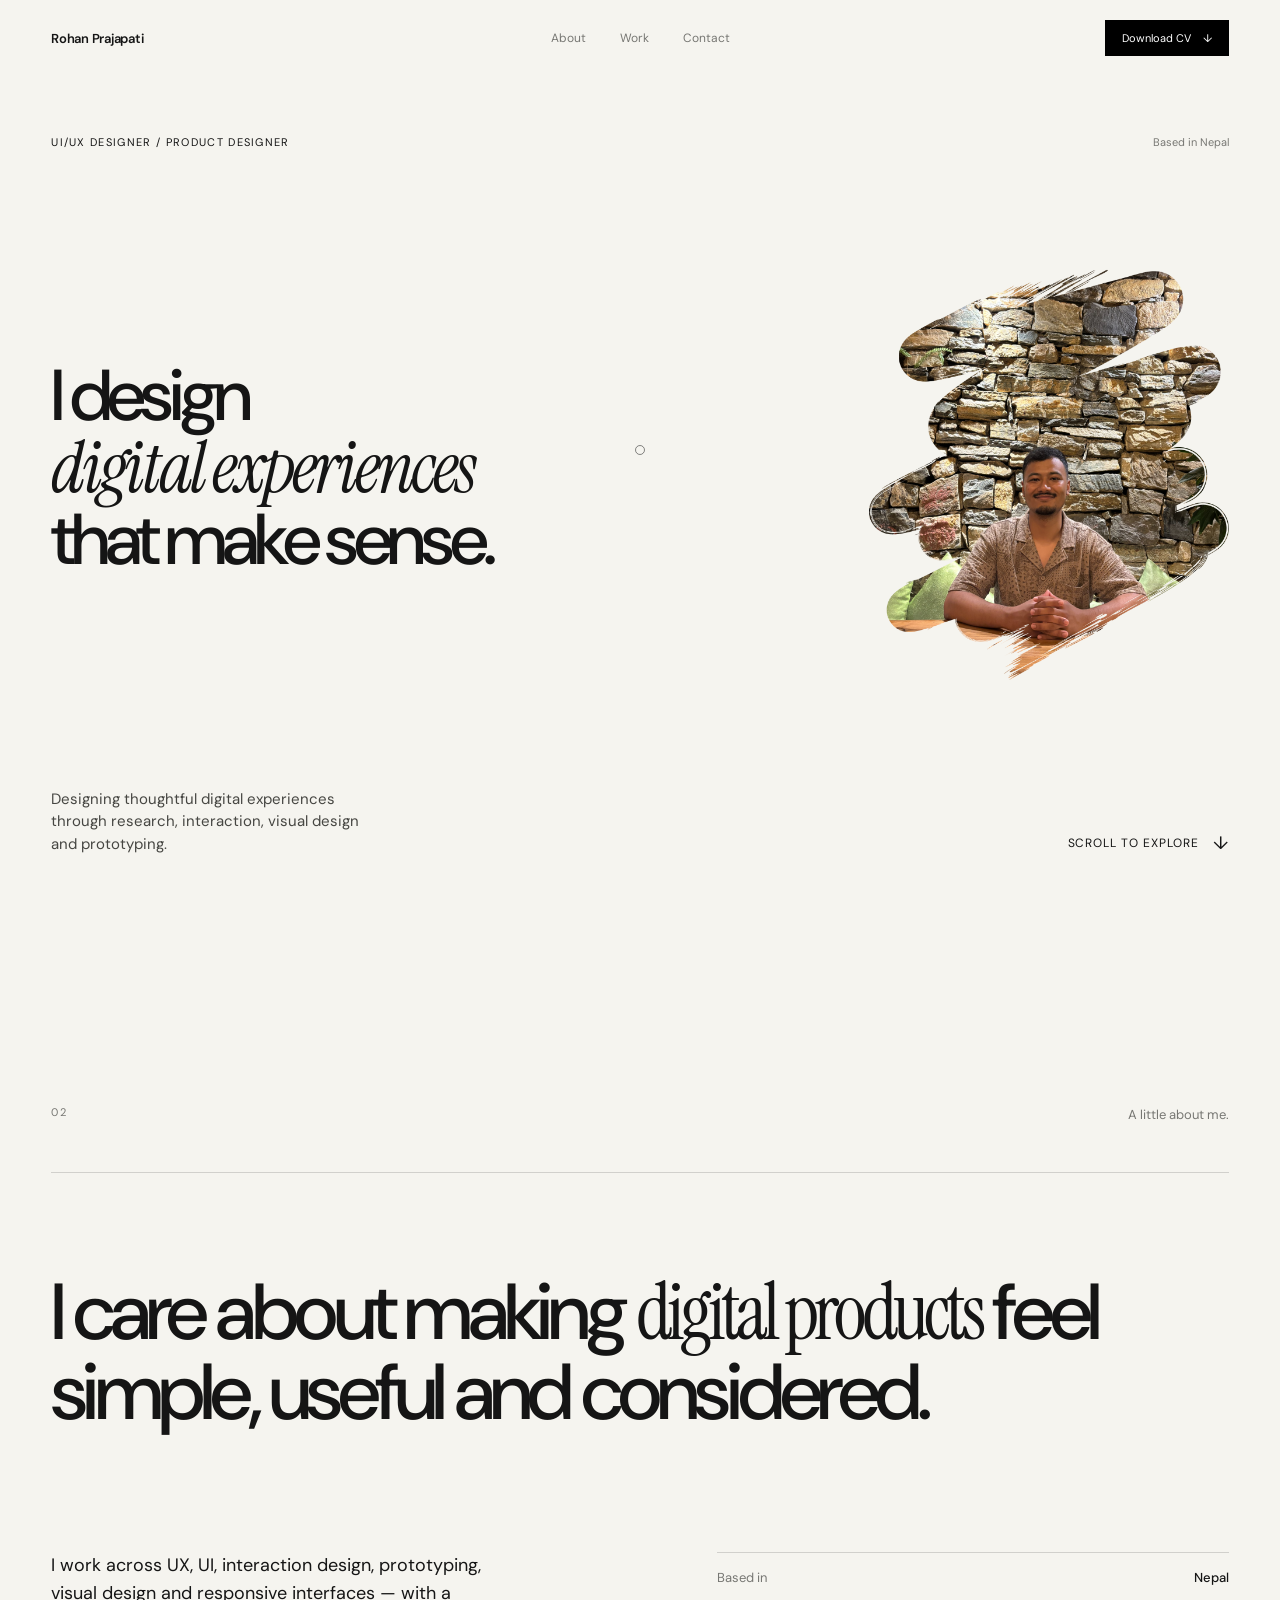
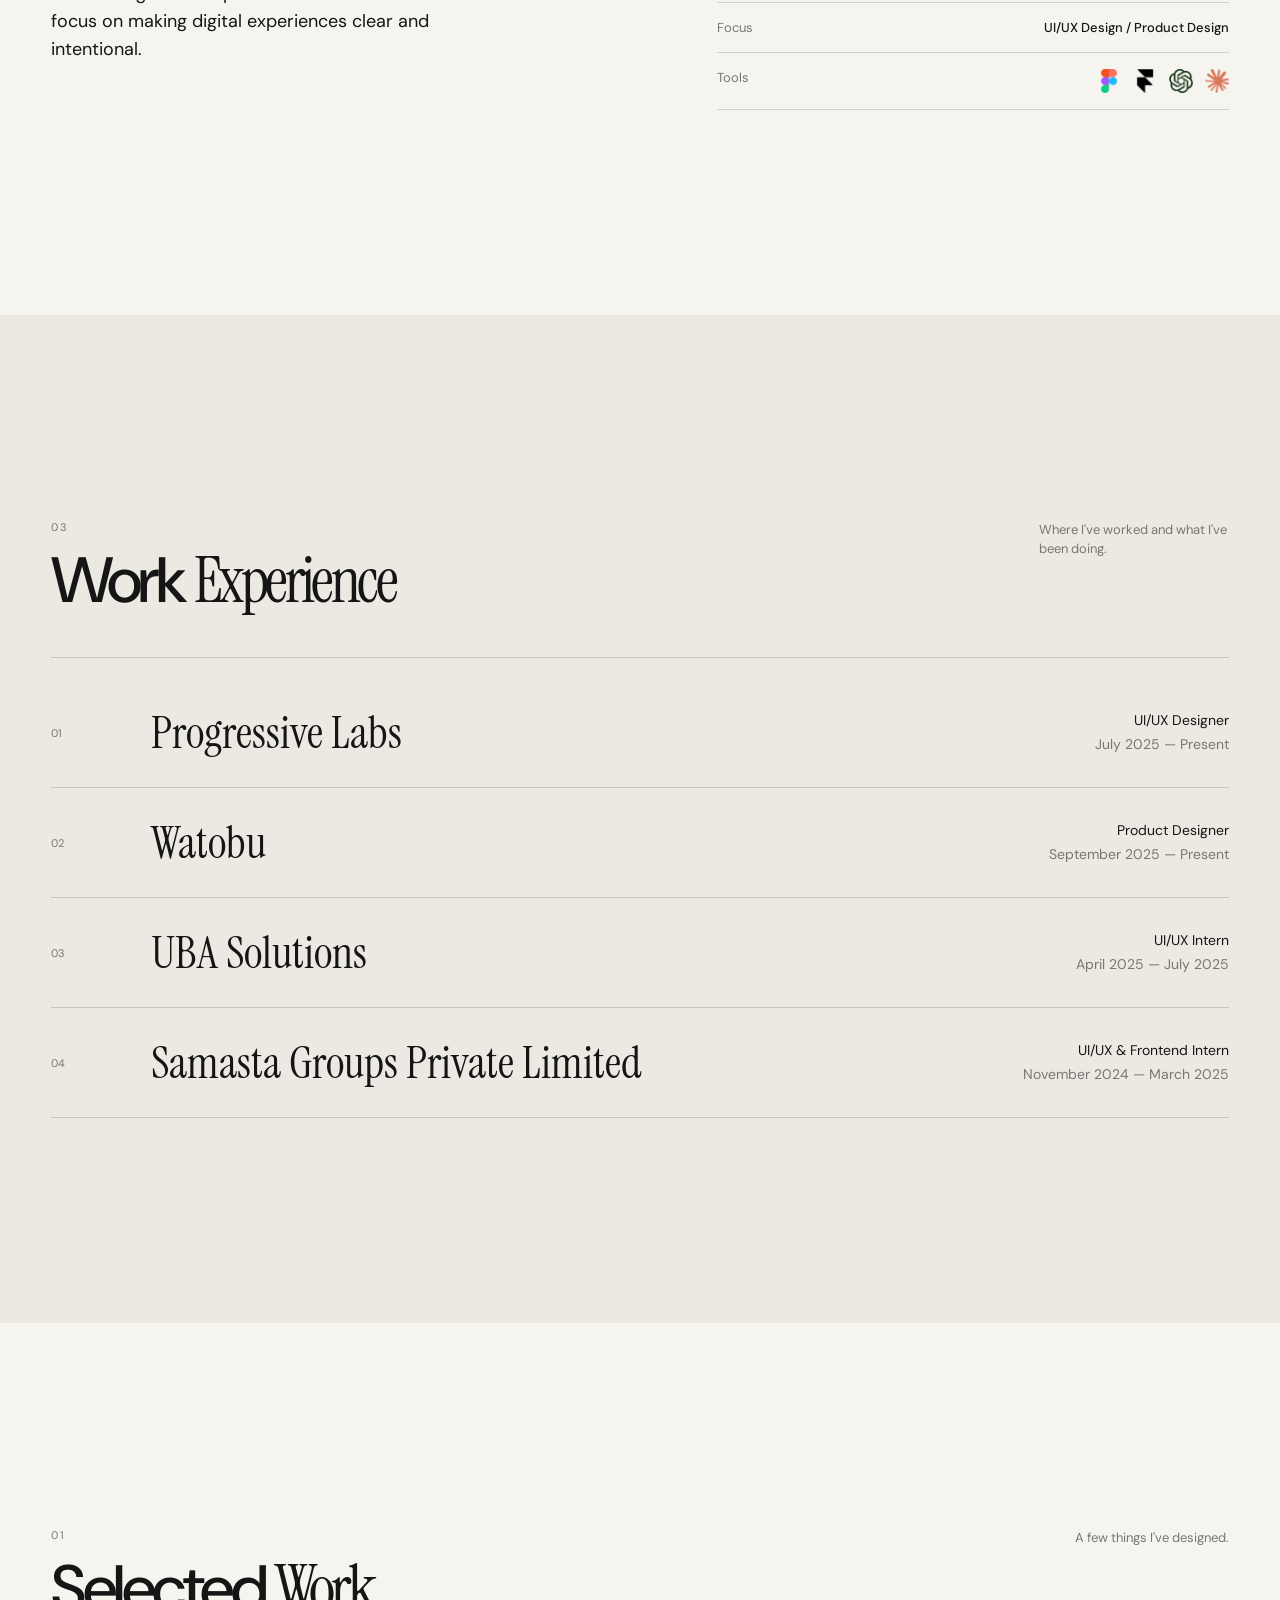
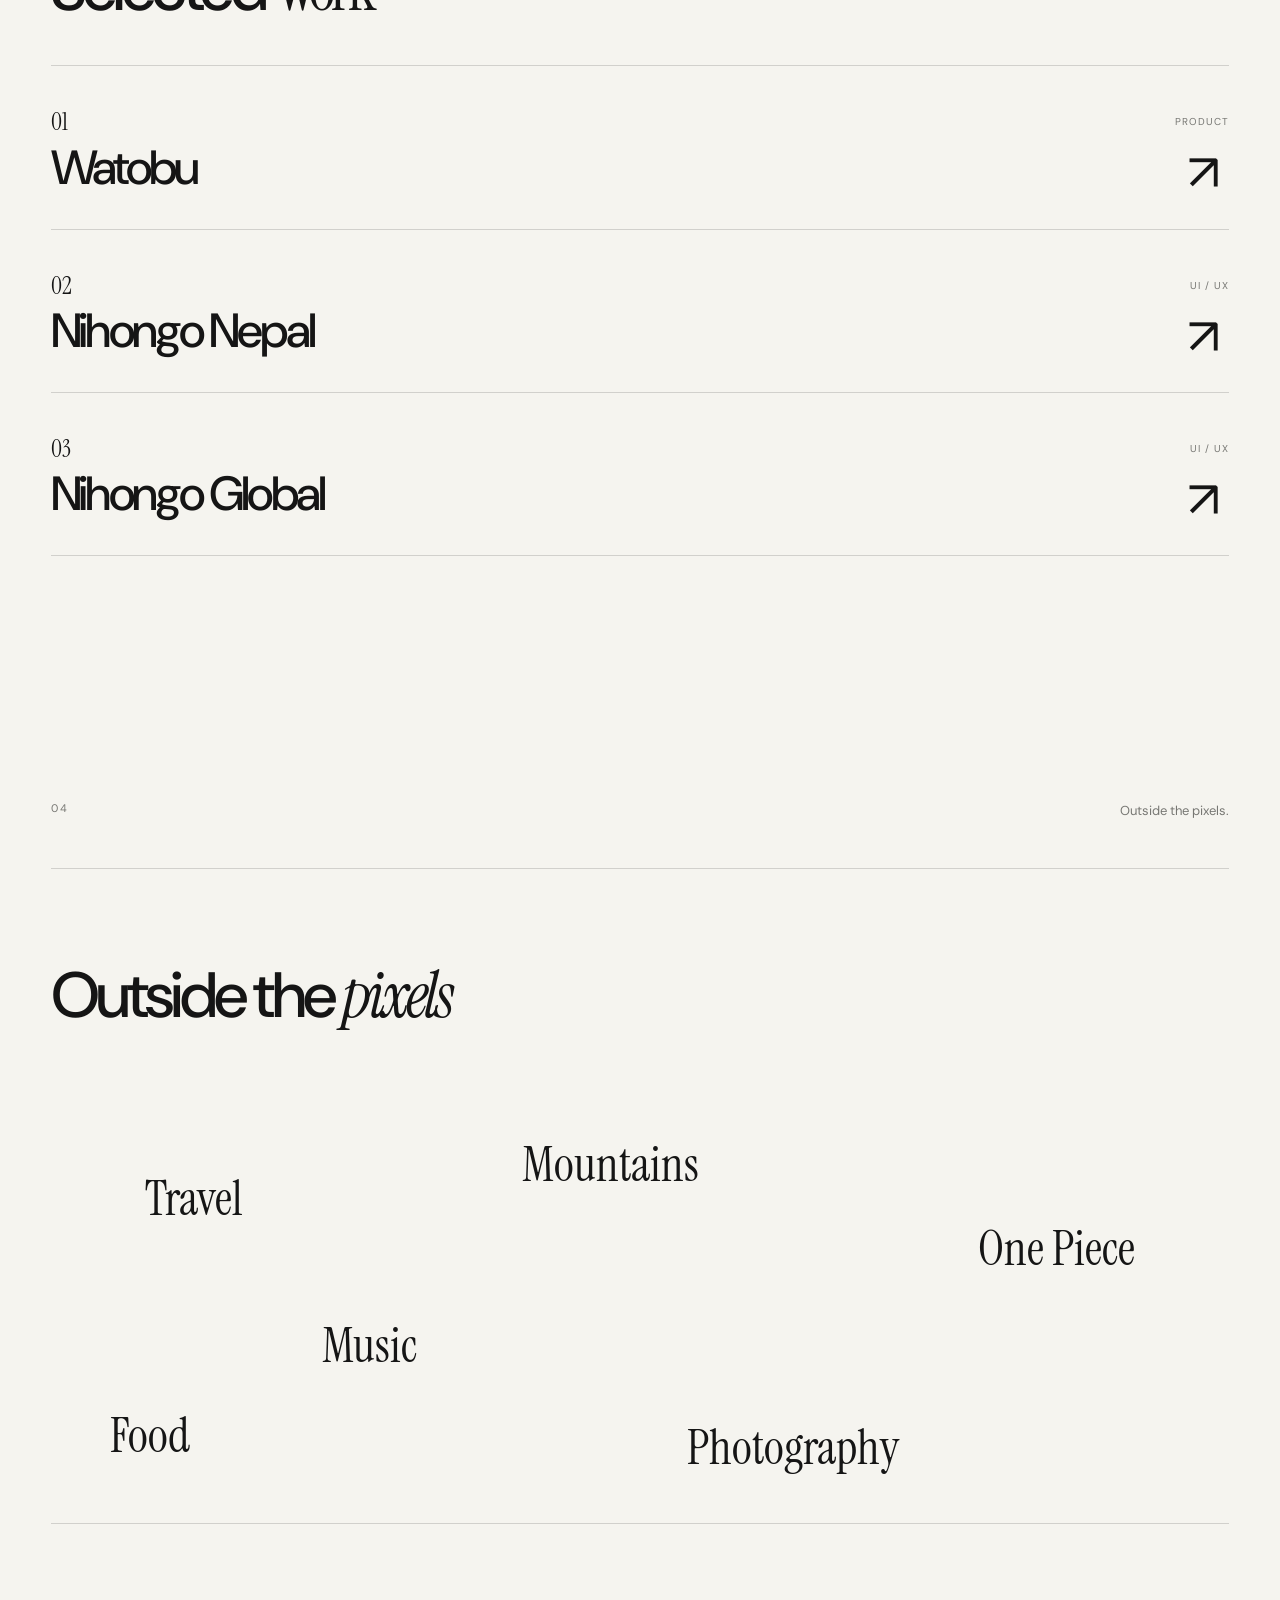
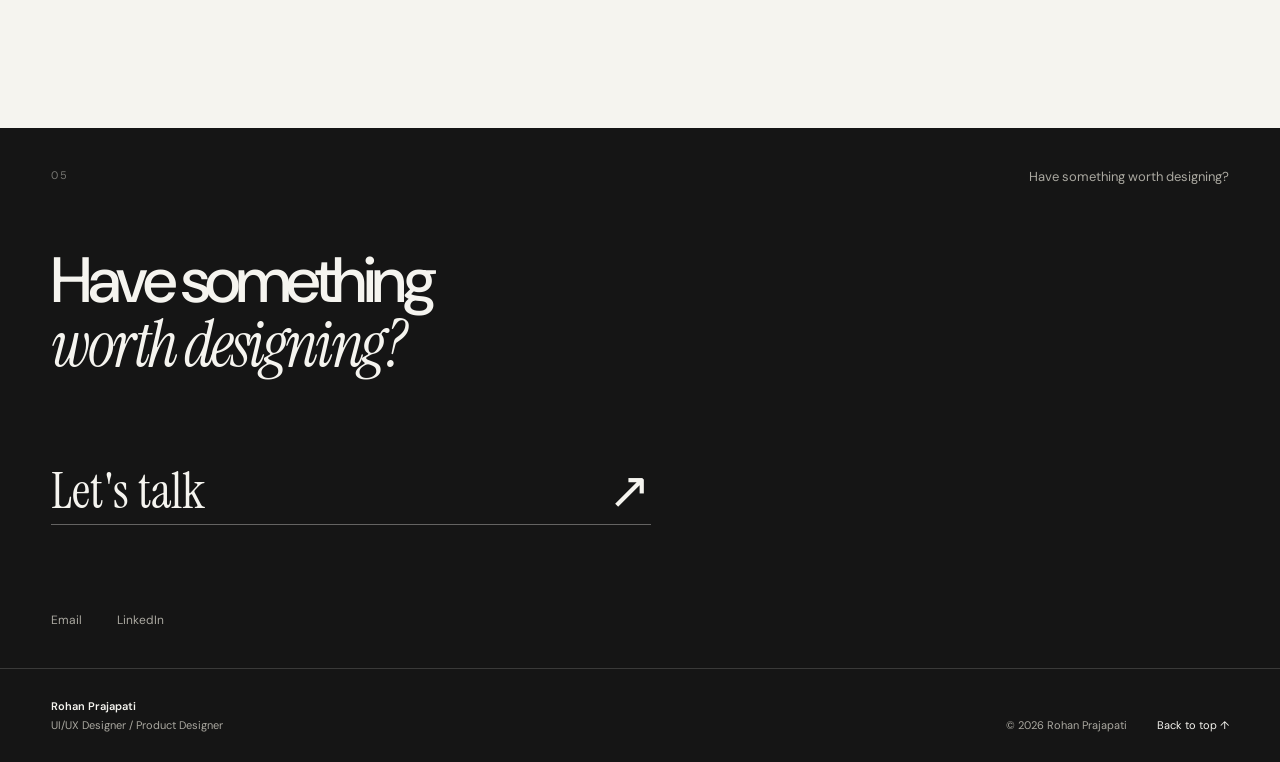
==== commit 30dbe4fd: "update" ====
--- a/index.html
+++ b/index.html
@@ -267,7 +267,7 @@
             </div>
 
             <div class="project-title-wrap">
-              <h3 class="project-title">WATOBU</h3>
+              <h3 class="project-title">Watobu</h3>
 
               <span class="project-arrow"> ↗ </span>
             </div>
@@ -346,7 +346,6 @@
       <section class="personality-section section">
         <div class="section-header">
           <span class="section-number"> 04 </span>
-
           <p>Outside the pixels.</p>
         </div>
 
--- a/style.css
+++ b/style.css
@@ -88,9 +88,7 @@
   display: flex;
   justify-content: space-between;
   align-items: flex-start;
-
   padding-bottom: 48px;
-
   border-bottom: 1px solid var(--line);
 }
 
@@ -111,7 +109,7 @@
 }
 
 .section-header h2 {
-  font-size: clamp(48px, 7vw, 100px);
+  font-size: clamp(48px, 7vw, 64px);
   line-height: 0.9;
   font-weight: 500;
   letter-spacing: -0.055em;
@@ -119,9 +117,7 @@
 
 .section-header > p {
   max-width: 190px;
-
   color: var(--muted);
-
   font-size: 13px;
   line-height: 1.5;
 }
@@ -388,14 +384,10 @@
 
 .hero {
   min-height: 100svh;
-
   display: flex;
   flex-direction: column;
-
   justify-content: space-between;
-
   padding: clamp(120px, 15vh, 170px) var(--page-padding) 45px;
-
   position: relative;
 }
 
@@ -416,19 +408,18 @@
 }
 
 .hero-heading h1 {
-  font-size: clamp(54px, 8vw, 120px);
+  font-size: clamp(64px, 13vw, 72px);
   line-height: 1;
   letter-spacing: -0.065em;
   font-weight: 500;
 }
+
 .hero-heading {
-  width: min(1400px, 100%);
+  width: 100%;
   margin: auto 0;
-
   display: grid;
   grid-template-columns: minmax(0, 1fr) 360px;
   align-items: center;
-  gap: 60px;
 }
 
 .hero-text {
@@ -440,6 +431,8 @@
   width: 100%;
   max-width: 360px;
   justify-self: end;
+  margin-right: 0;
+  padding: 0;
   overflow: hidden;
 }
 
@@ -479,19 +472,14 @@
 
 .projects-list {
   position: relative;
-
   padding-top: 40px;
 }
 
 .project {
   position: relative;
-
   display: block;
-
   padding-bottom: 40px;
-
   border-bottom: 1px solid var(--line);
-
   transition: padding 0.6s var(--ease);
 }
 
@@ -499,14 +487,11 @@
   padding-top: 40px;
 }
 
-.project-large {
-  width: 82%;
-  margin-left: auto;
-}
-
+.project-large,
 .project-medium {
-  width: 58%;
-  margin-left: 7%;
+  width: 100%;
+  margin-left: 0;
+  margin-right: auto;
 }
 
 .project-last {
@@ -517,21 +502,18 @@
   display: flex;
   align-items: center;
   justify-content: space-between;
-
-  margin-bottom: 28px;
+  margin-bottom: 0px;
 }
 
 .project-number {
   font-family: var(--serif);
-
-  font-size: 25px;
+  font-size: 24px;
 }
 
 .project-type {
   font-size: 10px;
   letter-spacing: 0.1em;
   text-transform: uppercase;
-
   color: var(--muted);
 }
 
@@ -539,19 +521,15 @@
   display: flex;
   align-items: flex-end;
   justify-content: space-between;
-
   position: relative;
   z-index: 2;
 }
 
 .project-title {
-  font-size: clamp(28px, 4.5vw, 64px);
+  font-size: clamp(32px, 4.5vw, 48px);
   line-height: 0.85;
-
   letter-spacing: -0.06em;
-
   font-weight: 500;
-
   transition:
     transform 0.6s var(--ease),
     letter-spacing 0.6s var(--ease);
@@ -559,52 +537,39 @@
 
 .project-arrow {
   font-size: clamp(35px, 4vw, 58px);
-
   line-height: 1;
-
   transform: translate(-10px, 10px) rotate(0deg);
-
   transition: transform 0.5s var(--ease);
 }
 
 .project-image {
   position: absolute;
-
   width: clamp(240px, 30vw, 460px);
   aspect-ratio: 4 / 3;
-
   right: 9%;
   top: 50%;
-
   overflow: hidden;
   border-radius: 8px;
-
   pointer-events: none;
-
   opacity: 0;
-
   transform: translate3d(var(--image-x, 0px), var(--image-y, -50%), 0)
     scale(0.92) rotate(-2deg);
 
   transition:
     opacity 0.45s ease,
     transform 0.65s var(--ease);
-
   z-index: 5;
 }
 
 .project-image img {
   width: 100%;
   height: 100%;
-
   object-fit: cover;
-
   transition: transform 1s var(--ease);
 }
 
 .project:hover .project-image {
   opacity: 1;
-
   transform: translate3d(var(--image-x, 0px), var(--image-y, -50%), 0) scale(1)
     rotate(0deg);
 }
@@ -638,14 +603,11 @@
 }
 
 .about-content > h2 {
-  max-width: 1150px;
-
-  font-size: clamp(50px, 7.5vw, 115px);
-  line-height: 0.92;
-
-  letter-spacing: -0.06em;
-
-  font-weight: 500;
+max-width: 1150px;
+ font-size: clamp(48px, 6.2vw, 92px);
+ line-height: 1;
+ letter-spacing: -0.06em;
+font-weight: 500;
 }
 
 .about-details {
@@ -656,7 +618,7 @@
 
   margin-top: 120px;
 
-  margin-left: 25%;
+  margin-left: 0;
 }
 
 .about-description {
@@ -666,6 +628,8 @@
 .about-description p {
   font-size: 18px;
   line-height: 1.55;
+  text-align: left;
+
 }
 
 .about-info {
@@ -712,23 +676,17 @@
 }
 
 .experience-list {
-  margin-top: 80px;
+  margin-top: 20px;
 }
 
 .experience-item {
   position: relative;
-
   display: grid;
   grid-template-columns: 100px 1fr auto;
-
   align-items: center;
-
   min-height: 110px;
-
   border-bottom: 1px solid var(--line);
-
   cursor: default;
-
   transition: padding 0.5s var(--ease);
 }
 
@@ -739,10 +697,8 @@
 
 .experience-item h3 {
   font-family: var(--serif);
-
-  font-size: clamp(42px, 5vw, 72px);
+  font-size: clamp(32px, 3.5vw, 48px);
   font-weight: 400;
-
   transition: transform 0.5s var(--ease);
 }
 
@@ -751,11 +707,9 @@
   flex-direction: column;
   align-items: flex-end;
   gap: 4px;
-
   opacity: 1;
   visibility: visible;
   transform: none;
-
   font-size: 14px;
   line-height: 1.4;
   text-align: right;
@@ -783,38 +737,27 @@
 }
 
 .personality-content h2 {
-  font-size: clamp(55px, 8vw, 120px);
-
+  font-size: clamp(32px, 8vw, 64px);
   line-height: 0.85;
-
   letter-spacing: -0.06em;
-
   font-weight: 500;
 }
 
 .personality-cloud {
   position: relative;
-
   width: 100%;
-  min-height: 460px;
-
+  min-height: 420px;
   margin-top: 80px;
 
-  border-top: 1px solid var(--line);
   border-bottom: 1px solid var(--line);
 }
 
 .personality-word {
   position: absolute;
-
   font-family: var(--serif);
-
-  font-size: clamp(28px, 4vw, 58px);
-
+  font-size: clamp(28px, 4vw, 48px);
   line-height: 1;
-
   cursor: default;
-
   transition:
     transform 0.8s var(--ease),
     color 0.4s ease;
@@ -910,13 +853,12 @@
 ========================================= */
 
 .contact-section {
-  min-height: 90vh;
-
+  min-height: 60vh;
+  padding-top: 40px;
+  padding-bottom: 40px;
   display: flex;
   flex-direction: column;
-
   justify-content: space-between;
-
   background: #151515;
   color: #f5f4ef;
 }
@@ -924,13 +866,11 @@
 .contact-top {
   display: flex;
   justify-content: space-between;
-
   color: #f5f4ef;
 }
 
 .contact-top p {
   color: #aaa8a0;
-
   font-size: 13px;
 }
 
@@ -940,12 +880,9 @@
 }
 
 .contact-main h2 {
-  font-size: clamp(60px, 10vw, 155px);
-
-  line-height: 0.82;
-
+  font-size: clamp(42px, 10vw, 64px);
+  line-height: 1;
   letter-spacing: -0.07em;
-
   font-weight: 500;
 }
 
@@ -957,19 +894,12 @@
   display: flex;
   justify-content: space-between;
   align-items: center;
-
   width: min(600px, 100%);
-
   margin-top: 80px;
-
   padding-bottom: 0px;
-
   border-bottom: 1px solid rgba(245, 244, 239, 0.35);
-
   font-family: var(--serif);
-
   font-size: clamp(32px, 4vw, 60px);
-
   transition:
     border-color 0.4s ease,
     transform 0.4s var(--ease);
@@ -982,11 +912,8 @@
 .contact-links {
   display: flex;
   gap: 35px;
-
   margin-top: 24px;
-
   font-size: 12px;
-
   color: #aaa8a0;
 }
 
@@ -1005,25 +932,18 @@
 .footer {
   display: grid;
   grid-template-columns: 1fr auto 1fr;
-
   align-items: end;
-
   gap: 30px;
-
   padding: 30px var(--page-padding);
-
   background: #151515;
   color: #f5f4ef;
-
   border-top: 1px solid rgba(245, 244, 239, 0.16);
-
   font-size: 11px;
 }
 
 .footer-left {
   display: flex;
   flex-direction: column;
-
   gap: 5px;
 }
 
@@ -1043,14 +963,12 @@
 
 .footer-right {
   justify-self: end;
-
   display: flex;
   gap: 30px;
 }
 
 .back-top {
   color: #f5f4ef;
-
   transition: opacity 0.3s ease;
 }
 
@@ -1176,7 +1094,7 @@
   }
 
   .hero-heading h1 {
-    font-size: clamp(58px, 12vw, 110px);
+    font-size: clamp(48px, 9vw, 82px);
   }
 
   .floating-note {
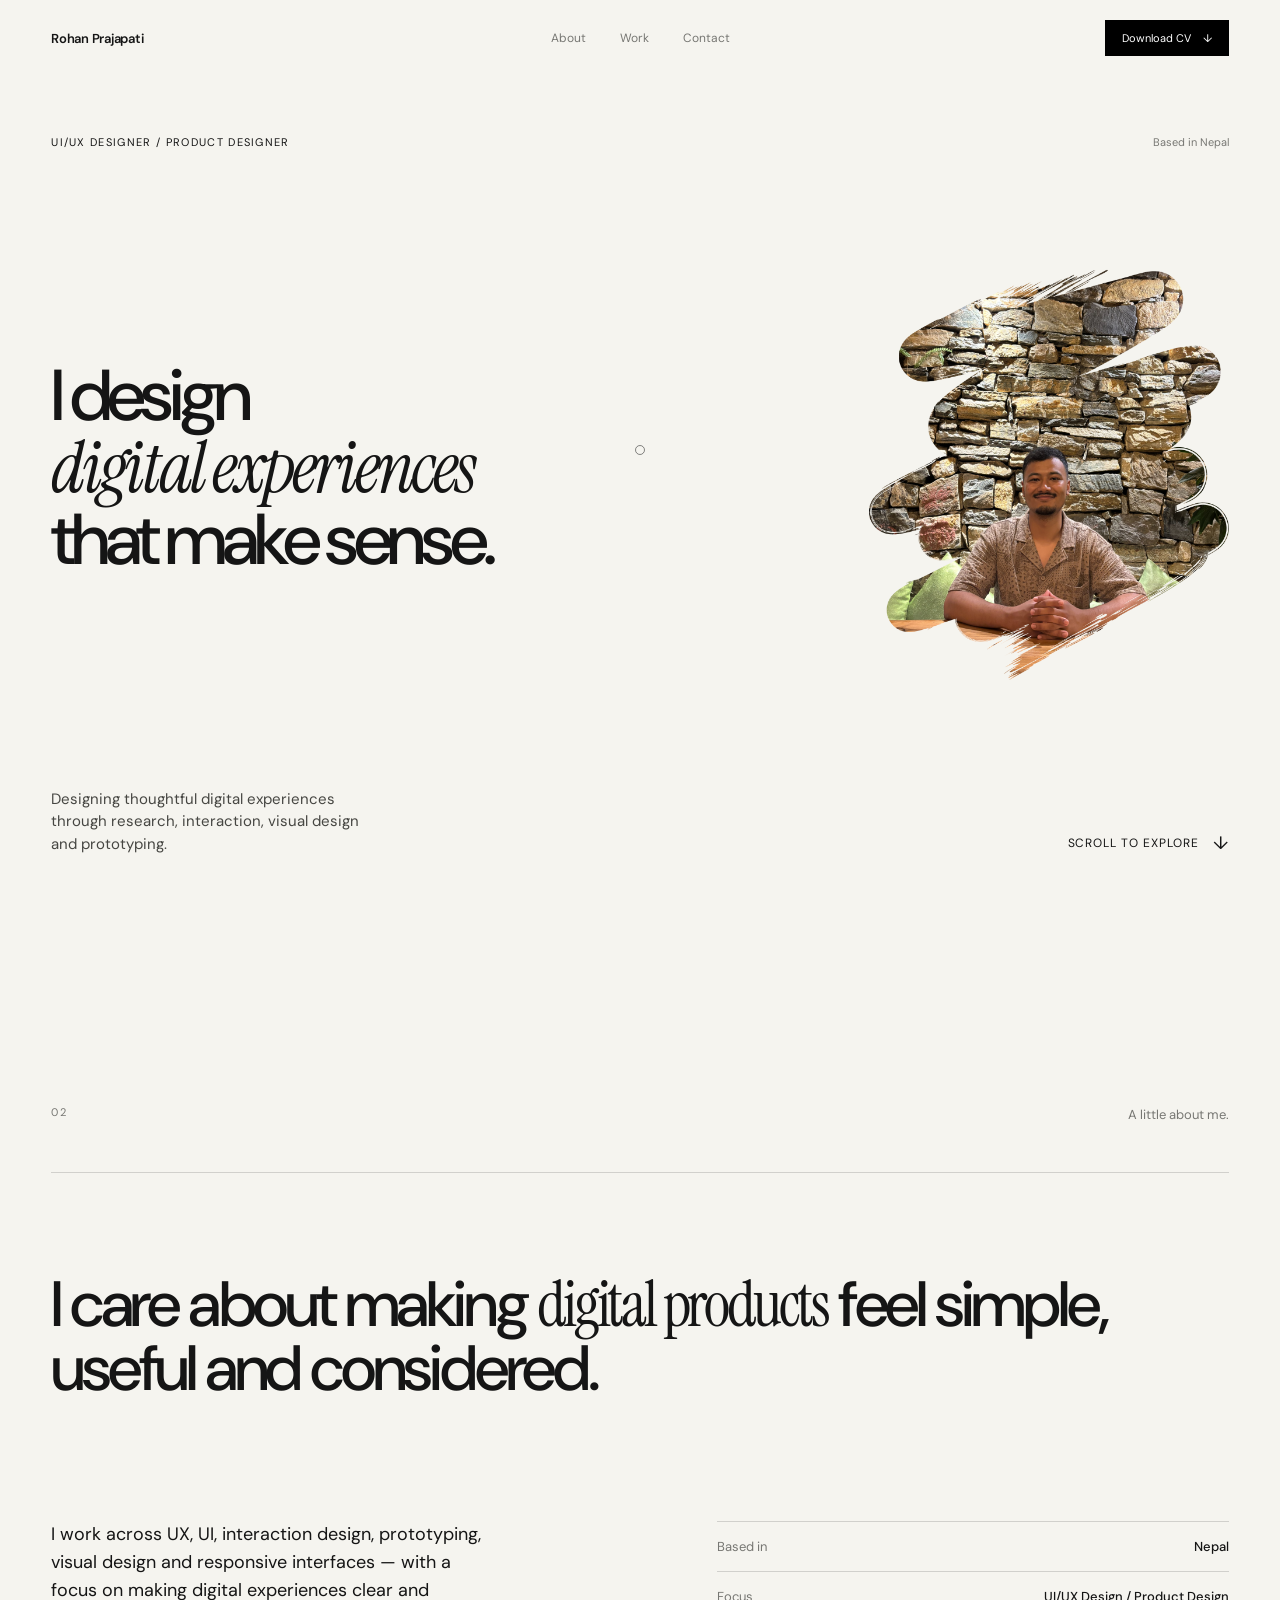
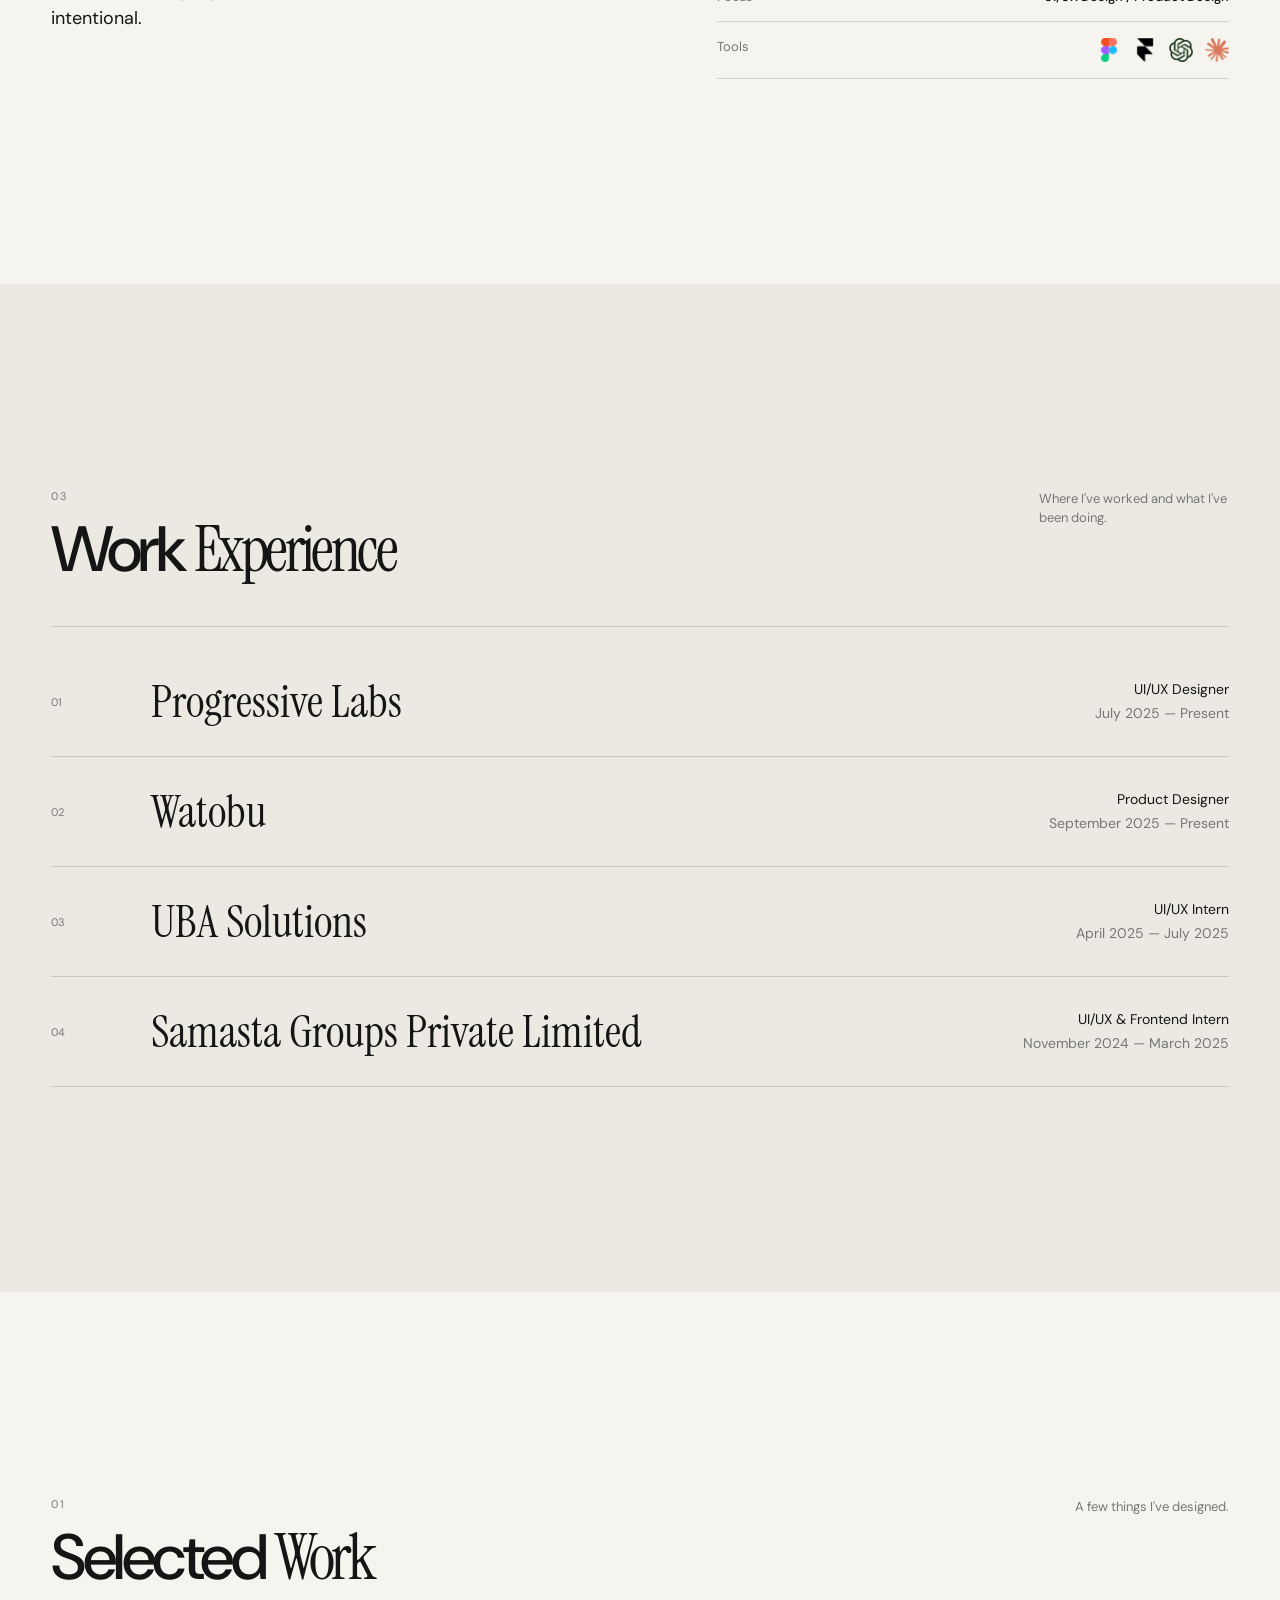
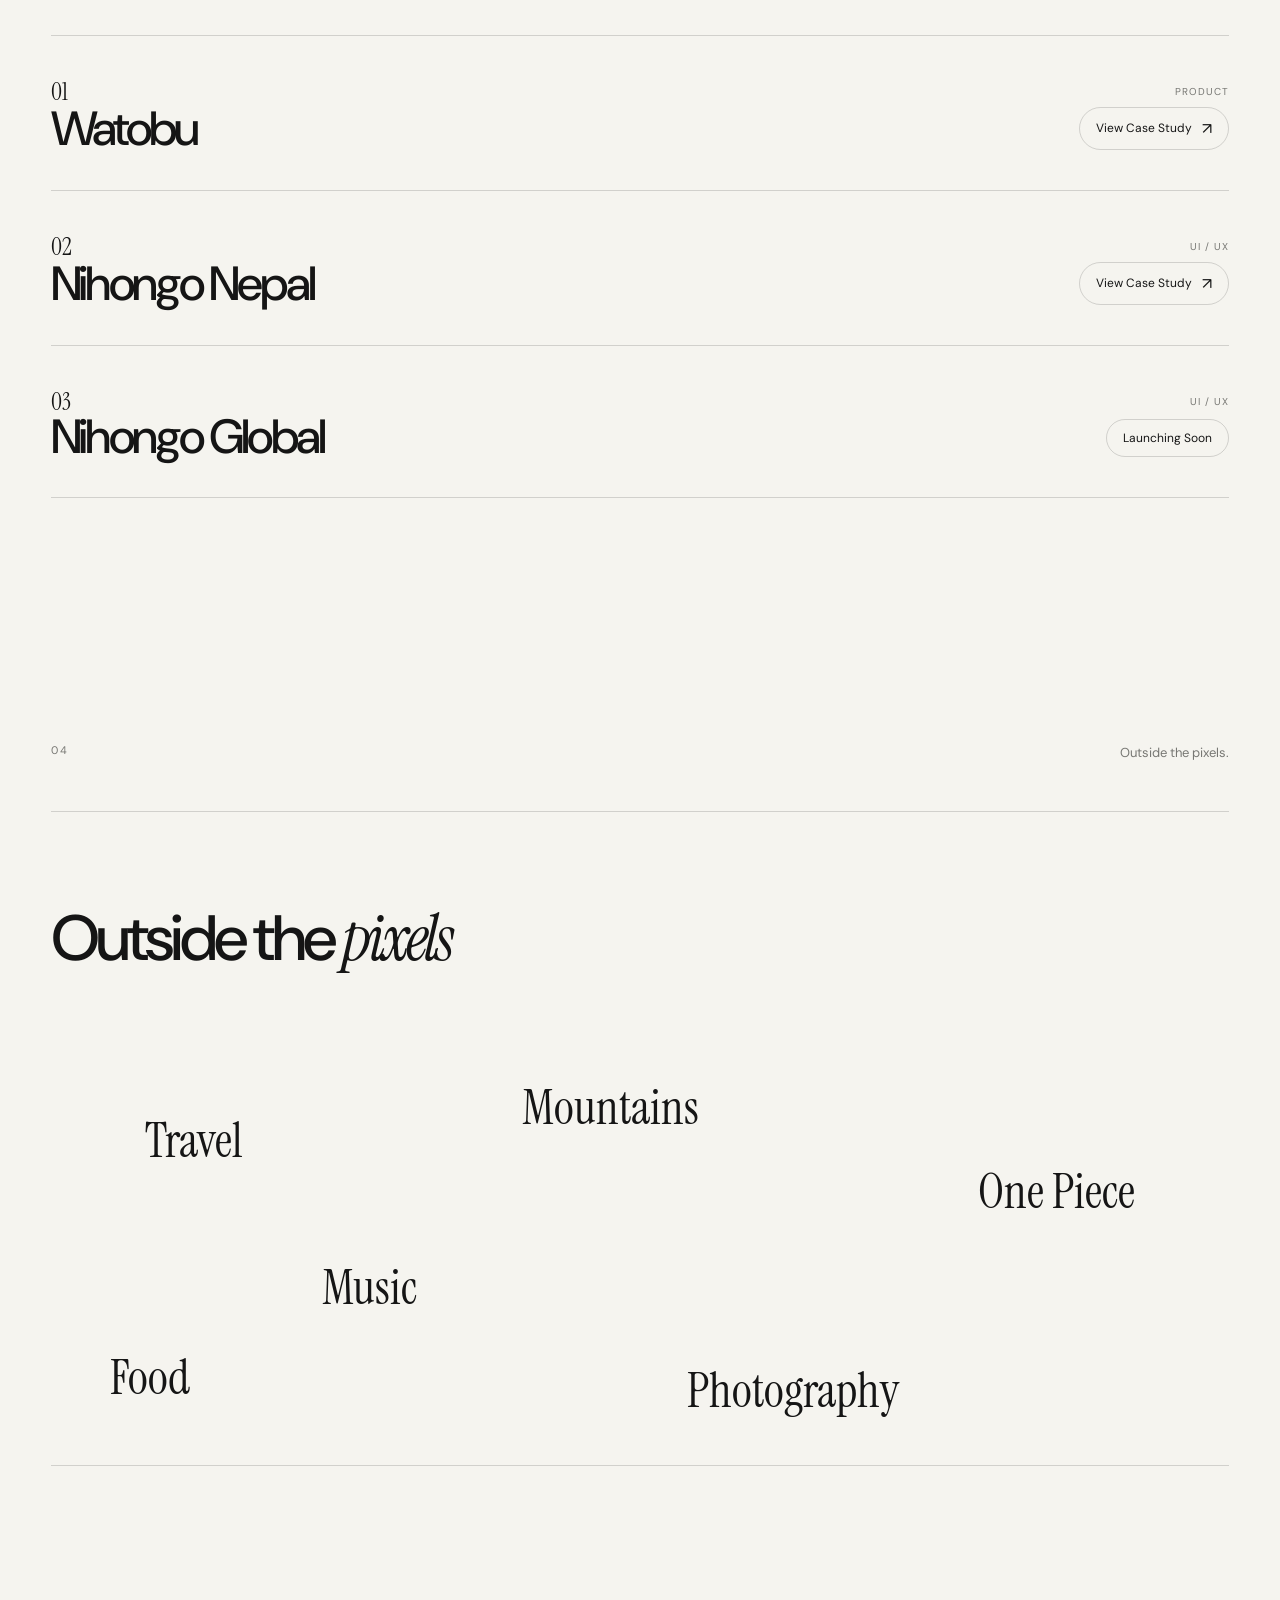
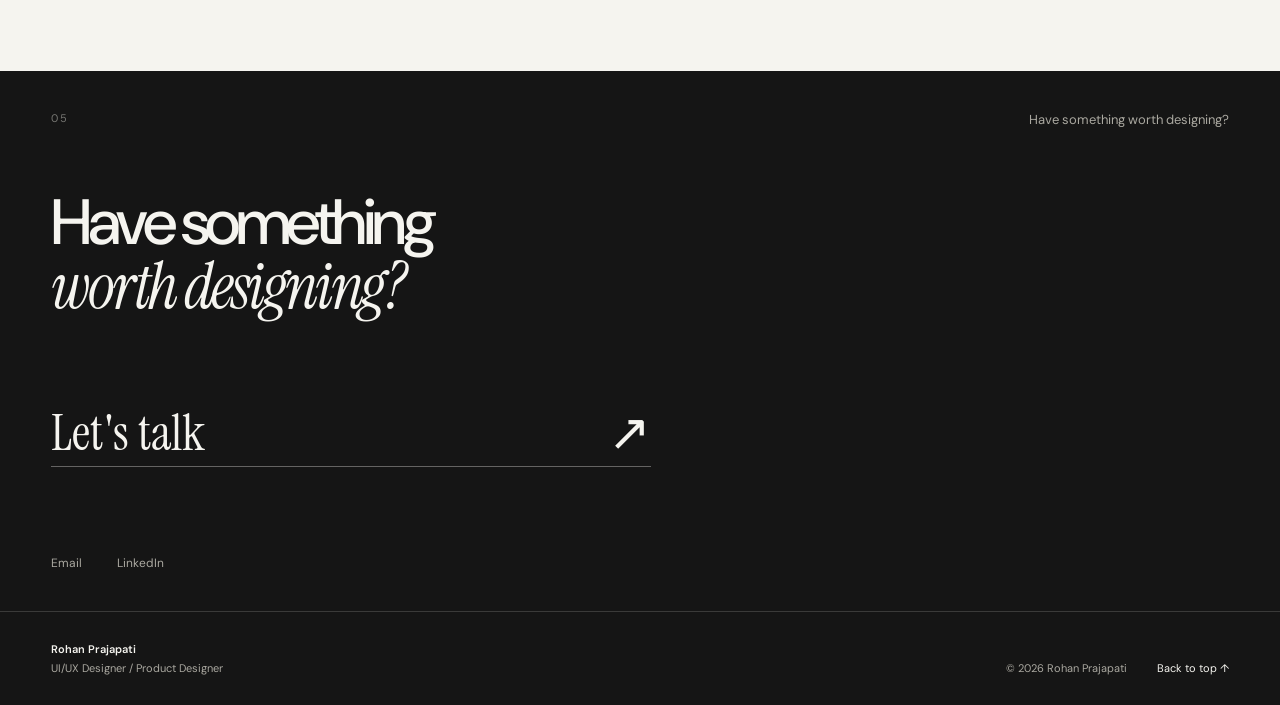
==== commit e457522a: "portfolio added" ====
--- a/index.html
+++ b/index.html
@@ -166,7 +166,7 @@
      WORK EXPERIENCE
 ========================================== -->
 
-      <section class="experience-section section" id="work">
+      <section class="experience-section section">
         <div class="section-header">
           <div>
             <span class="section-number"> 03 </span>
@@ -253,89 +253,64 @@
           <!-- PROJECT 01 -->
 
           <a
-            href="https://watobu.com/"
-            target="_blank"
-            rel="noopener noreferrer"
+            href="watobucasestudy.html"
             class="project project-large"
             data-project="watobu"
             data-cursor="VIEW"
           >
             <div class="project-meta">
-              <span class="project-number"> 01 </span>
-
-              <span class="project-type"> Product </span>
+              <span class="project-number">01</span>
+              <span class="project-type">Product</span>
             </div>
 
             <div class="project-title-wrap">
               <h3 class="project-title">Watobu</h3>
 
-              <span class="project-arrow"> ↗ </span>
-            </div>
-
-            <div class="project-image">
-              <img src="images/Watobu.png" alt="WATOBU project preview" />
+              <span class="case-study-link">
+                View Case Study
+                <span class="case-study-arrow">↗</span>
+              </span>
             </div>
           </a>
 
           <!-- PROJECT 02 -->
 
           <a
-            href="https://nihongonepal.com/"
-            target="_blank"
-            rel="noopener noreferrer"
-            class="project project-medium"
+            href="nihongonepalcasestudy.html"
+            class="project project-large"
             data-project="nihongo-nepal"
             data-cursor="VIEW"
           >
             <div class="project-meta">
-              <span class="project-number"> 02 </span>
-
-              <span class="project-type"> UI / UX </span>
+              <span class="project-number">02</span>
+              <span class="project-type">UI / UX</span>
             </div>
 
             <div class="project-title-wrap">
               <h3 class="project-title">Nihongo Nepal</h3>
 
-              <span class="project-arrow"> ↗ </span>
-            </div>
-
-            <div class="project-image">
-              <img
-                src="images/NihongoNepal.png"
-                alt="Nihongo Nepal project preview"
-              />
+              <span class="case-study-link">
+                View Case Study
+                <span class="case-study-arrow">↗</span>
+              </span>
             </div>
           </a>
-
           <!-- PROJECT 03 -->
 
-          <a
-            href="https://nihongoglobal.com/"
-            target="_blank"
-            rel="noopener noreferrer"
-            class="project project-large project-last"
+          <div
+            class="project project-large project-last project-coming-soon"
             data-project="nihongo-global"
-            data-cursor="VIEW"
           >
             <div class="project-meta">
-              <span class="project-number"> 03 </span>
-
-              <span class="project-type"> UI / UX </span>
+              <span class="project-number">03</span>
+              <span class="project-type">UI / UX</span>
             </div>
 
             <div class="project-title-wrap">
               <h3 class="project-title">Nihongo Global</h3>
-
-              <span class="project-arrow"> ↗ </span>
-            </div>
-
-            <div class="project-image">
-              <img
-                src="images/NihongoGlobal.png"
-                alt="Nihongo Global project preview"
-              />
-            </div>
-          </a>
+              <span class="case-study-link">Launching Soon</span>
+            </div>
+          </div>
         </div>
       </section>
 
--- a/style.css
+++ b/style.css
@@ -210,19 +210,15 @@
 
 .site-header {
   position: fixed;
-
   top: 0;
   left: 0;
-
   width: 100%;
-
   z-index: 1000;
-
   padding: 20px var(--page-padding);
-
   transition:
     padding 0.45s var(--ease),
-    background 0.45s ease;
+    background 0.45s ease,
+    transform 0.35s ease;
 }
 
 .site-header.scrolled {
@@ -375,7 +371,25 @@
 }
 
 .mobile-menu {
-  display: none;
+  position: fixed;
+  inset: 0;
+  display: flex;
+  flex-direction: column;
+  justify-content: center;
+  gap: 12px;
+  padding: var(--page-padding);
+  background: var(--background);
+  transform: translateY(-100%);
+  visibility: hidden;
+  transition:
+    transform 0.6s var(--ease),
+    visibility 0.6s;
+  z-index: -1;
+}
+
+.mobile-menu.open {
+  transform: translateY(0);
+  visibility: visible;
 }
 
 /* =========================================
@@ -568,16 +582,6 @@
   transition: transform 1s var(--ease);
 }
 
-.project:hover .project-image {
-  opacity: 1;
-  transform: translate3d(var(--image-x, 0px), var(--image-y, -50%), 0) scale(1)
-    rotate(0deg);
-}
-
-.project:hover .project-image img {
-  transform: scale(1.04);
-}
-
 .project:hover .project-title {
   transform: translateX(15px);
 }
@@ -594,6 +598,34 @@
   transition: transform 0.5s var(--ease);
 }
 
+.case-study-link {
+  display: inline-flex;
+  align-items: center;
+  gap: 10px;
+  padding: 10px 16px;
+  border: 1px solid var(--line);
+  border-radius: 100px;
+
+  font-size: 12px;
+  font-weight: 400;
+  letter-spacing: 0;
+  white-space: nowrap;
+
+  transition:
+    background 0.4s var(--ease),
+    color 0.4s var(--ease),
+    border-color 0.4s var(--ease);
+}
+
+.case-study-arrow {
+  display: inline-block;
+  font-size: 16px;
+  transition: transform 0.4s var(--ease);
+}
+
+.project:hover .case-study-arrow {
+  transform: translate(0, 0) rotate(45deg);
+}
 /* =========================================
    08. ABOUT
 ========================================= */
@@ -603,11 +635,11 @@
 }
 
 .about-content > h2 {
-max-width: 1150px;
- font-size: clamp(48px, 6.2vw, 92px);
- line-height: 1;
- letter-spacing: -0.06em;
-font-weight: 500;
+  max-width: 1150px;
+  font-size: clamp(48px, 6.2vw, 64px);
+  line-height: 1;
+  letter-spacing: -0.05em;
+  font-weight: 500;
 }
 
 .about-details {
@@ -629,7 +661,6 @@
   font-size: 18px;
   line-height: 1.55;
   text-align: left;
-
 }
 
 .about-info {
@@ -1063,13 +1094,11 @@
     transform: translateY(0);
   }
 
-  .mobile-menu > a {
+  /* Apply large typography only to navigation links */
+  .mobile-menu > a:not(.mobile-cv) {
     font-family: var(--serif);
-
     font-size: clamp(55px, 13vw, 100px);
-
     line-height: 0.85;
-
     letter-spacing: -0.04em;
   }
 
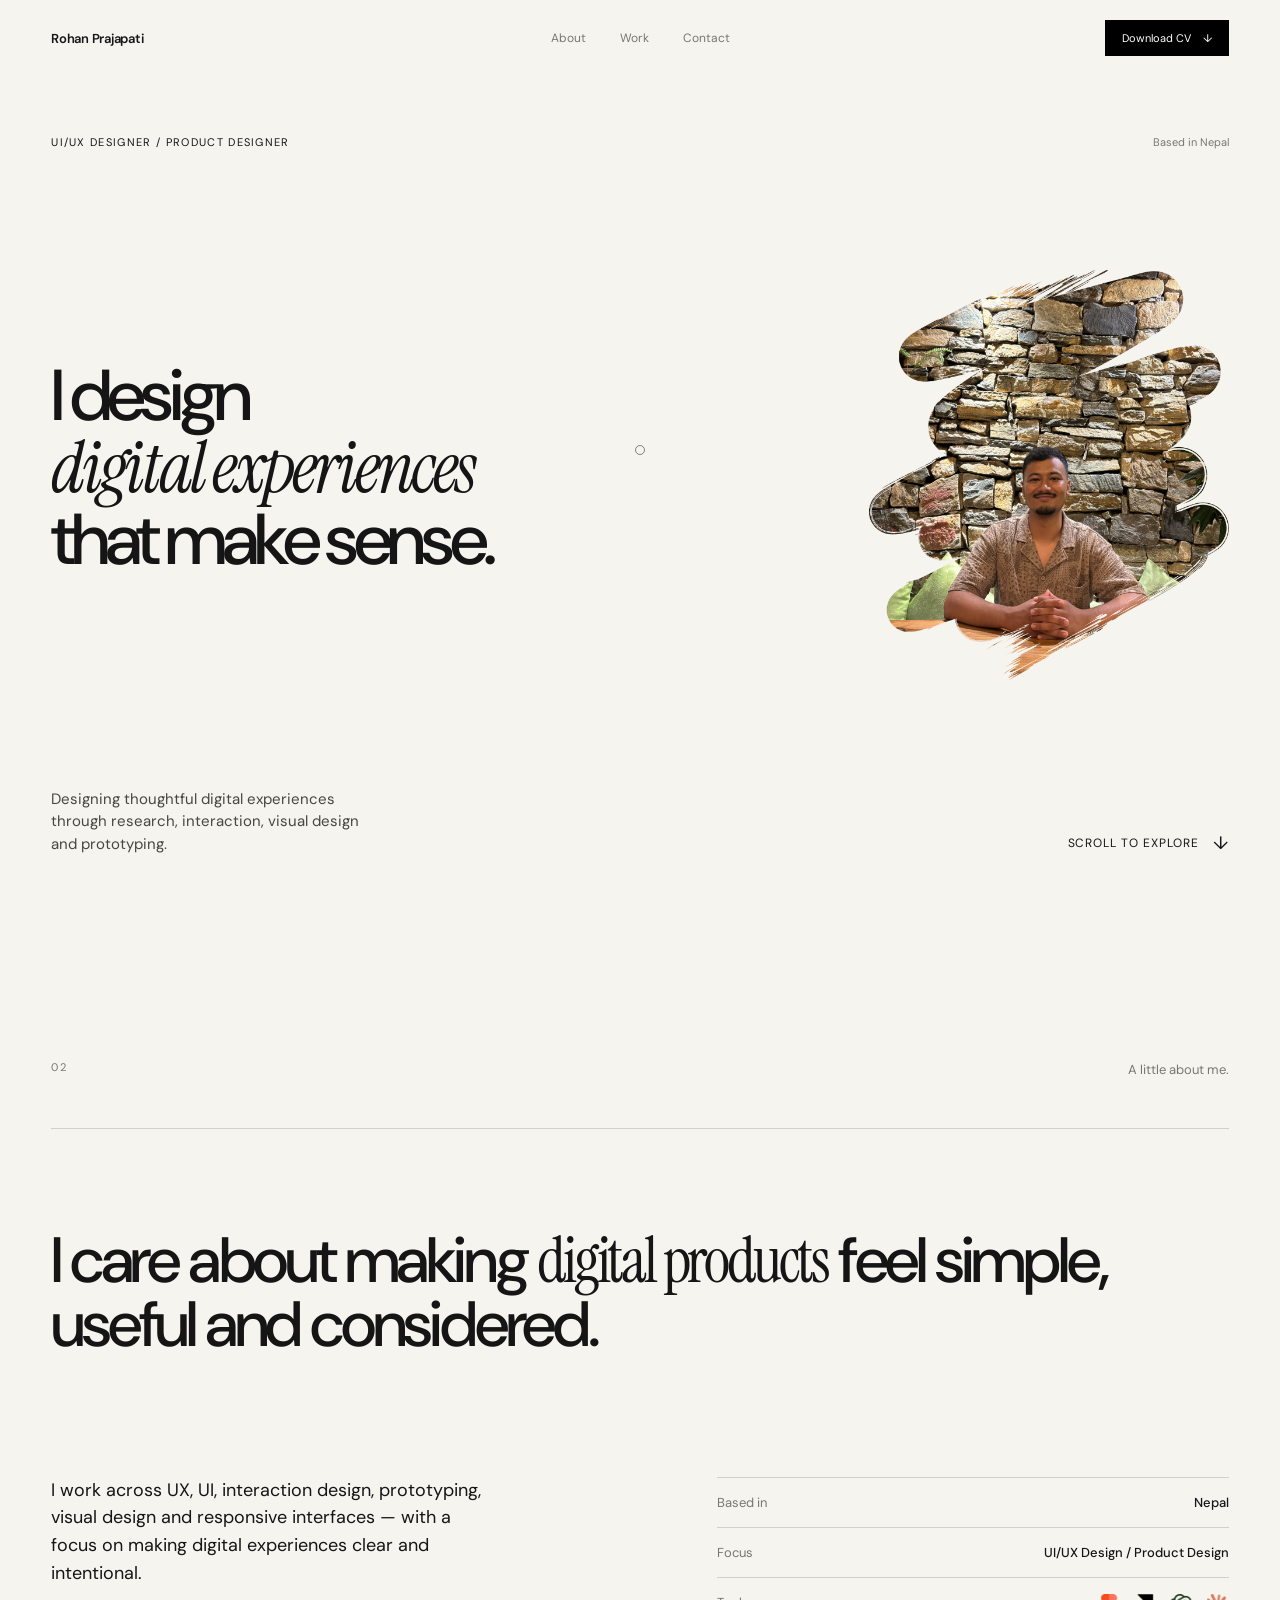
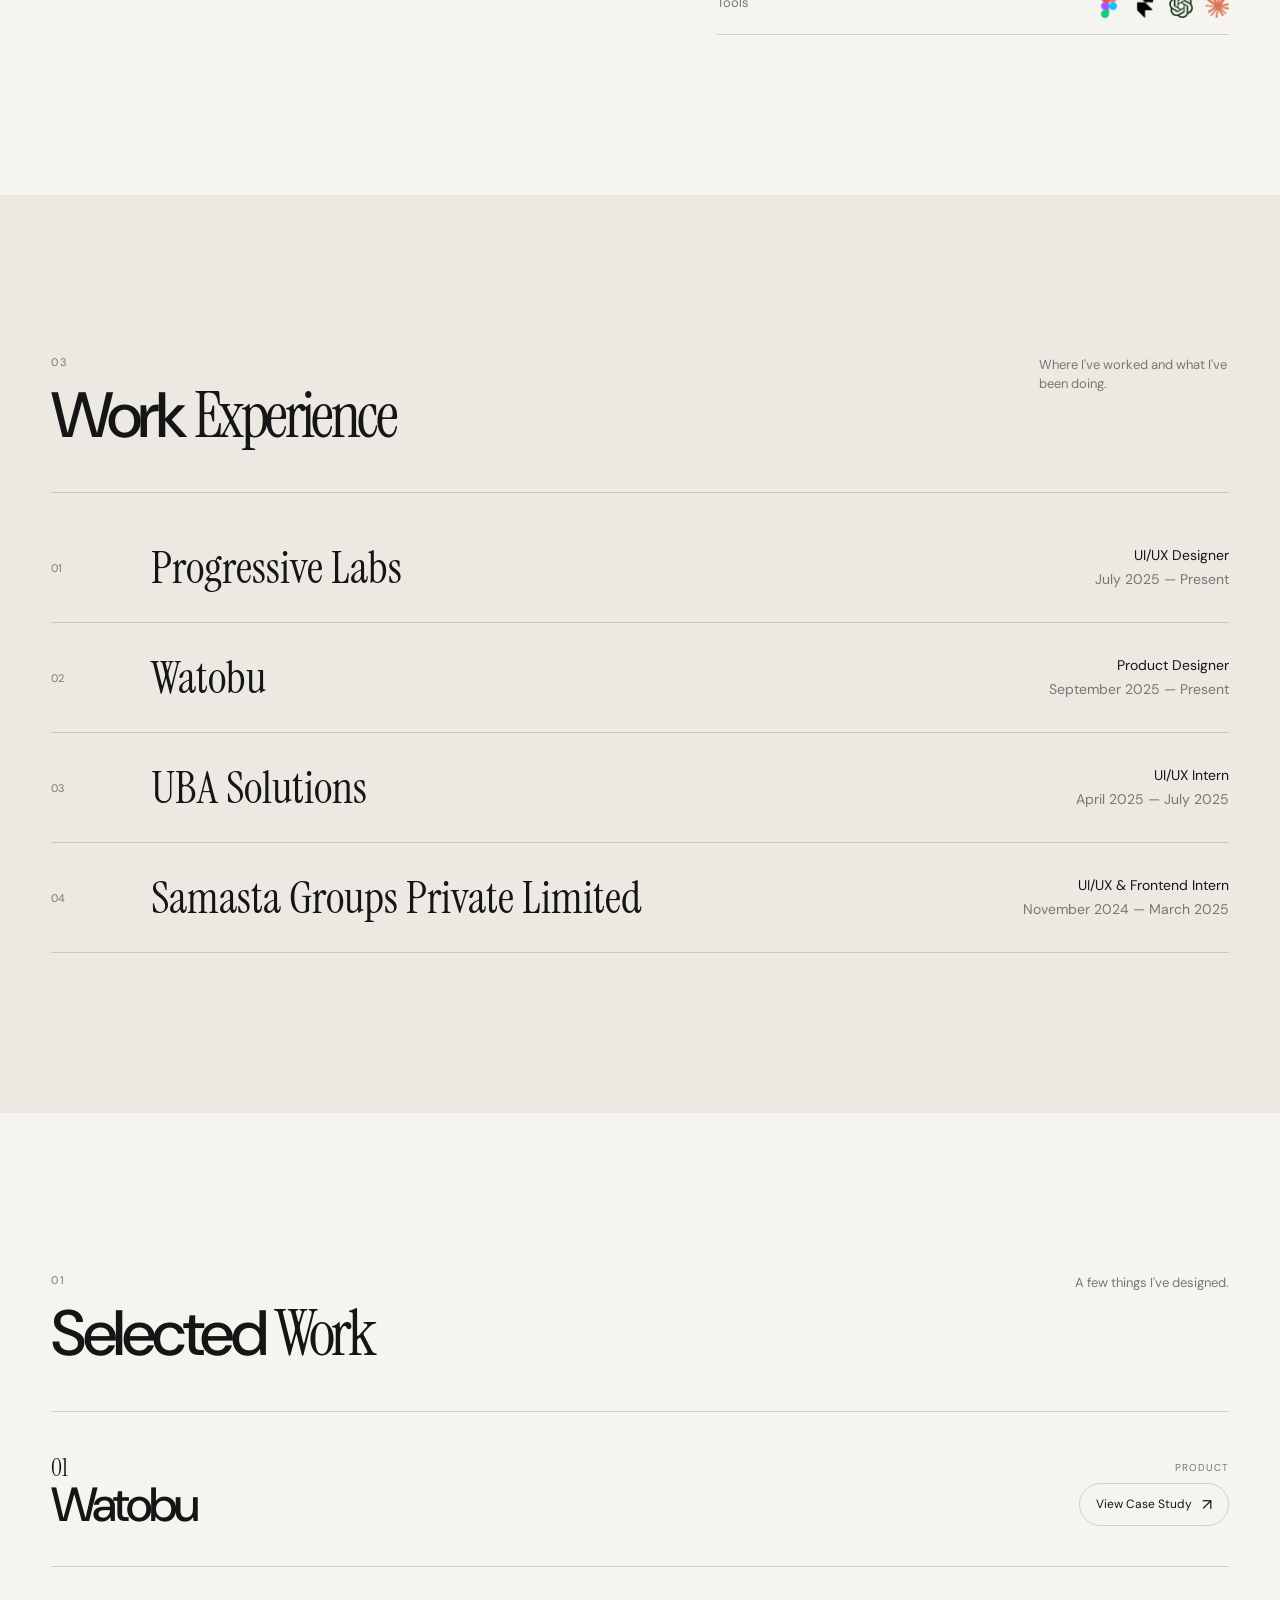
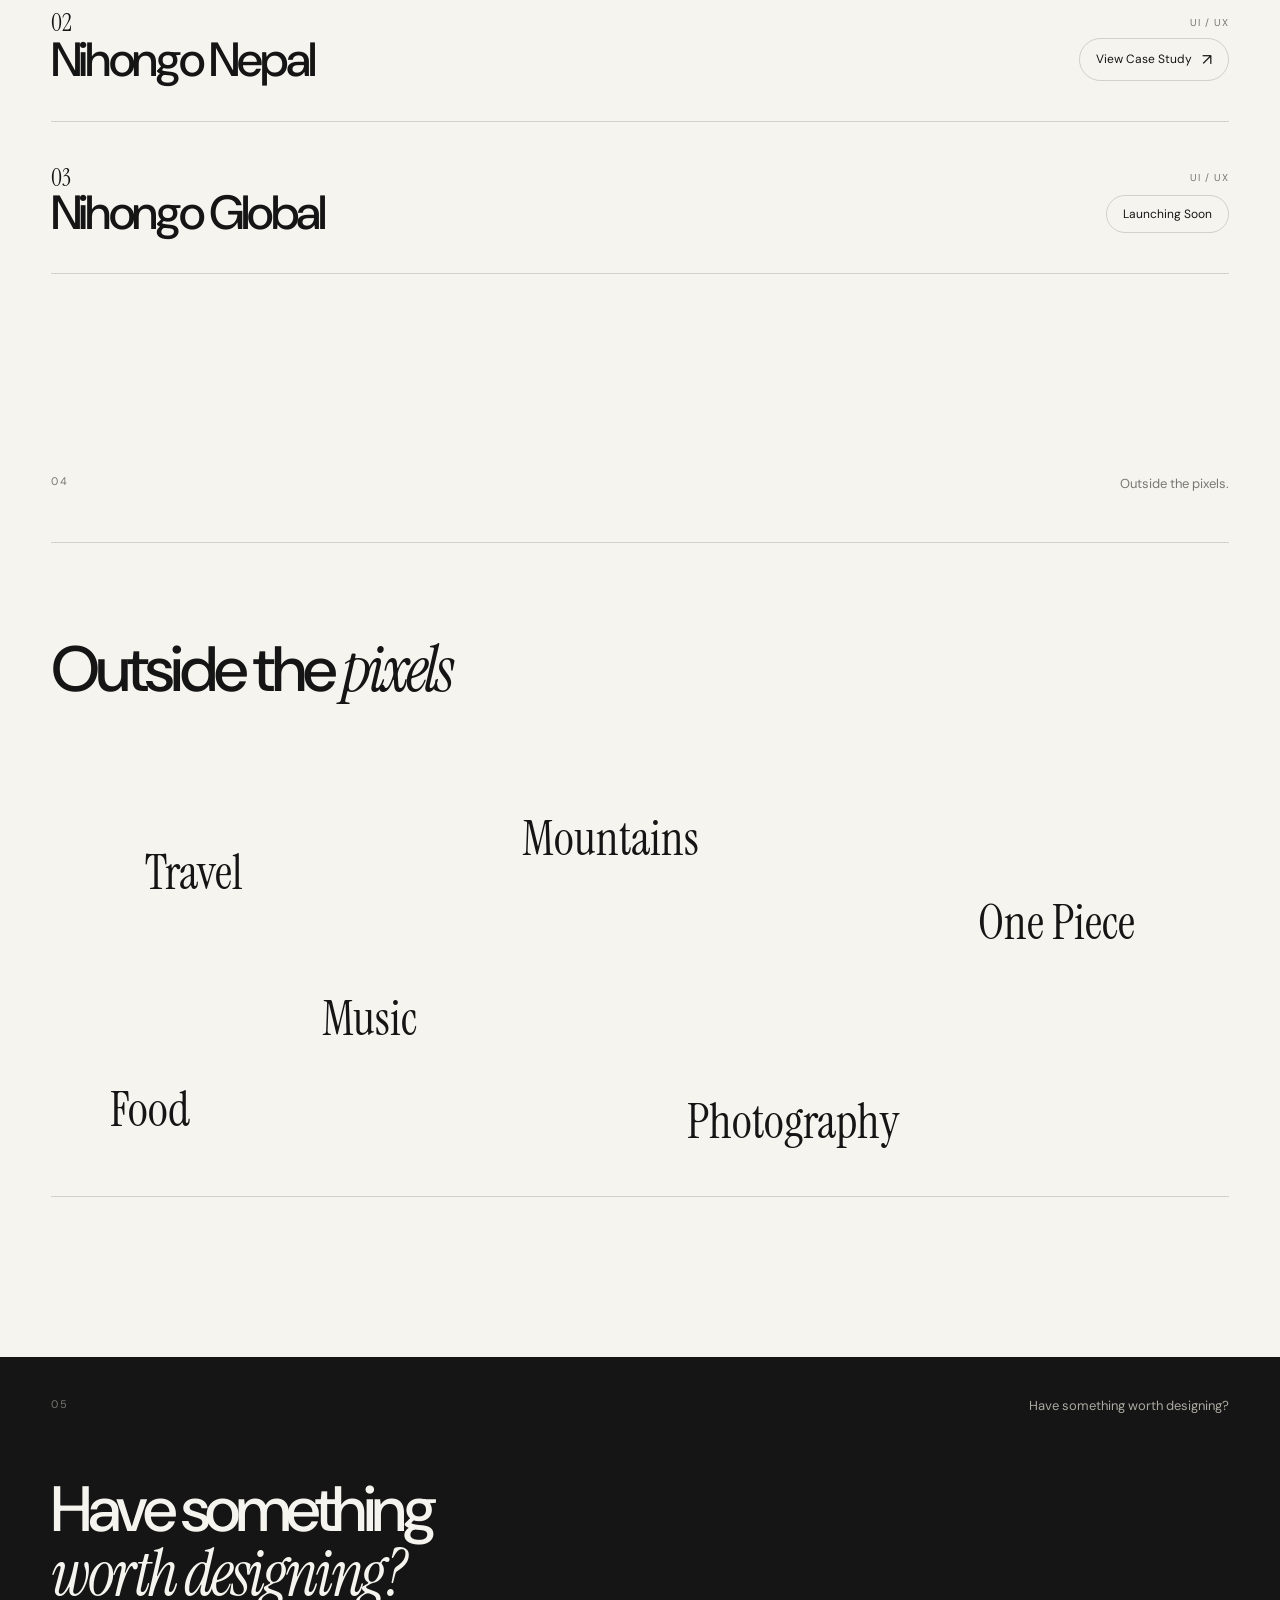
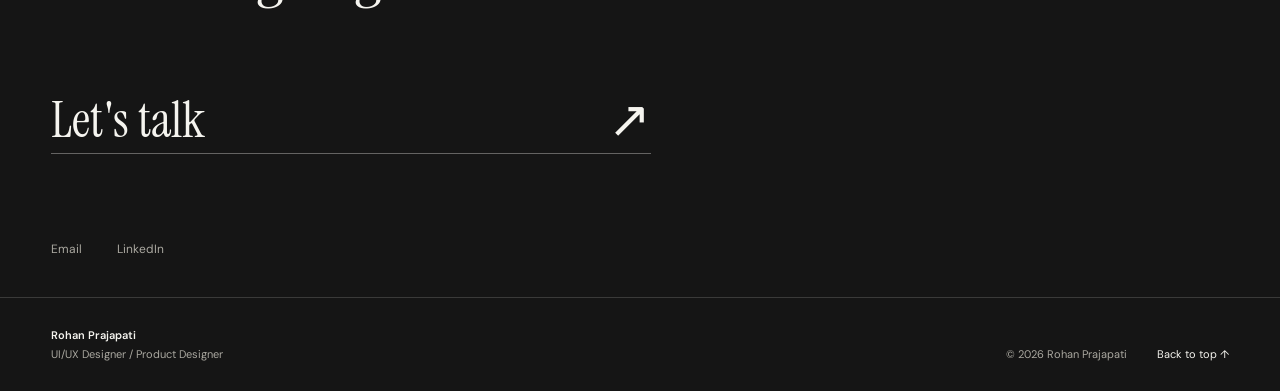
==== commit 2ad002ad: "casestudy2" ====
--- a/index.html
+++ b/index.html
@@ -235,7 +235,7 @@
              SELECTED WORK
         ========================================== -->
 
-      <section class="projects-section section">
+      <section class="projects-section section" id="work">
         <div class="section-header">
           <div>
             <span class="section-number">01</span>
--- a/style.css
+++ b/style.css
@@ -62,7 +62,7 @@
 
   --page-padding: clamp(20px, 4vw, 64px);
 
-  --section-space: clamp(110px, 16vw, 240px);
+  --section-space: clamp(110px, 16vw, 160px);
 
   --ease: cubic-bezier(0.22, 1, 0.36, 1);
 }
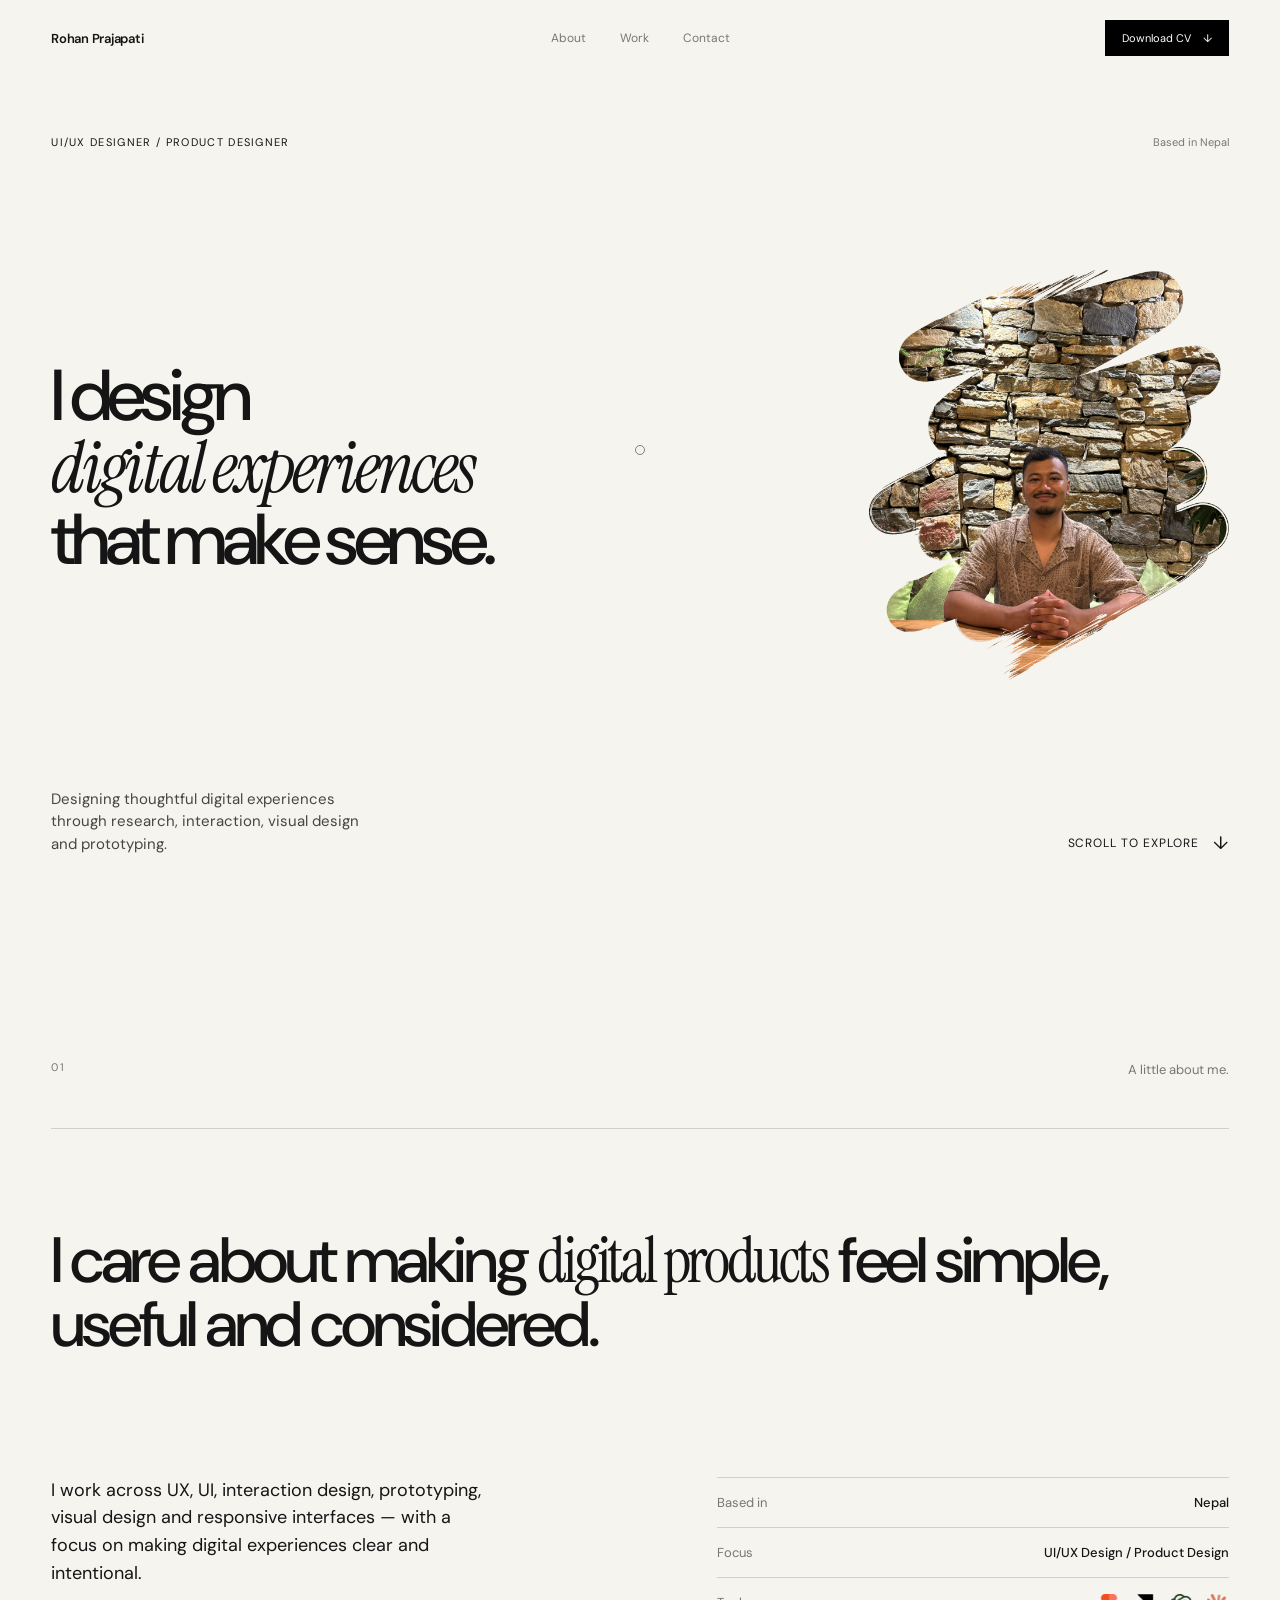
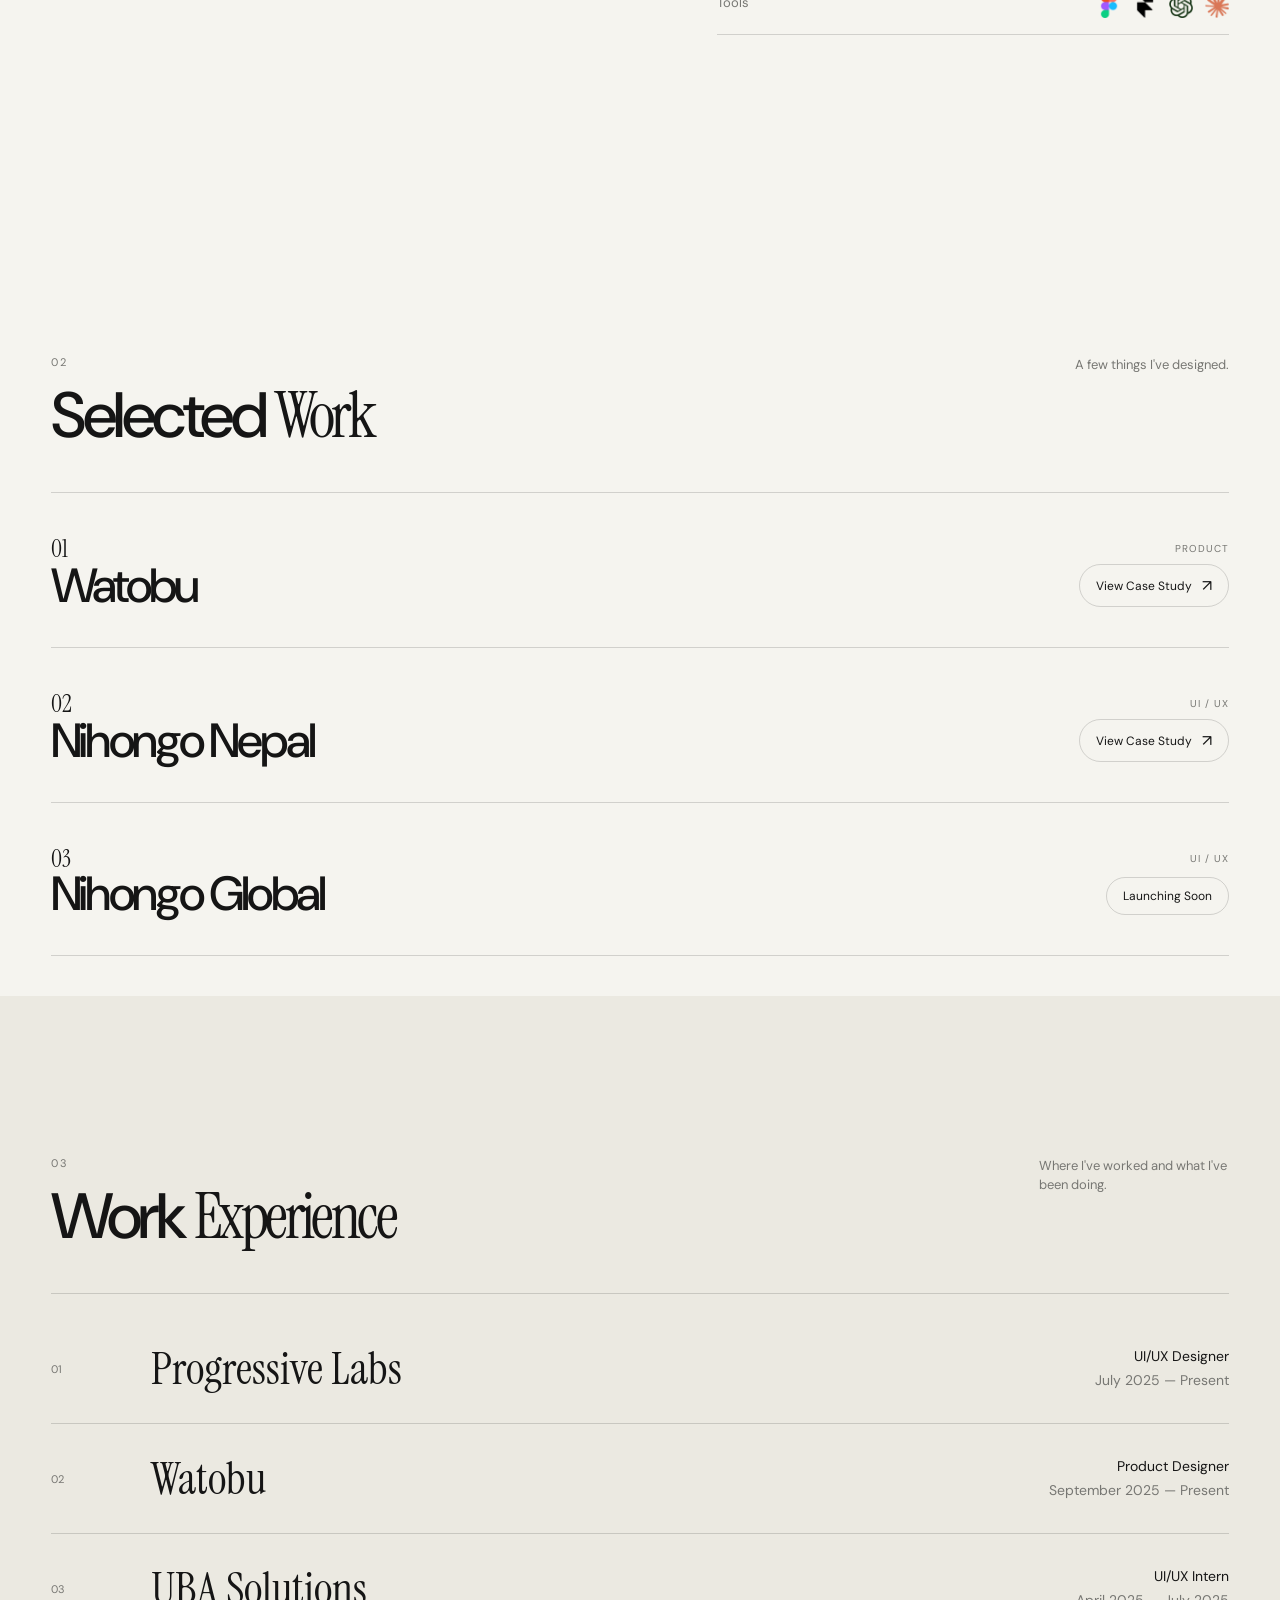
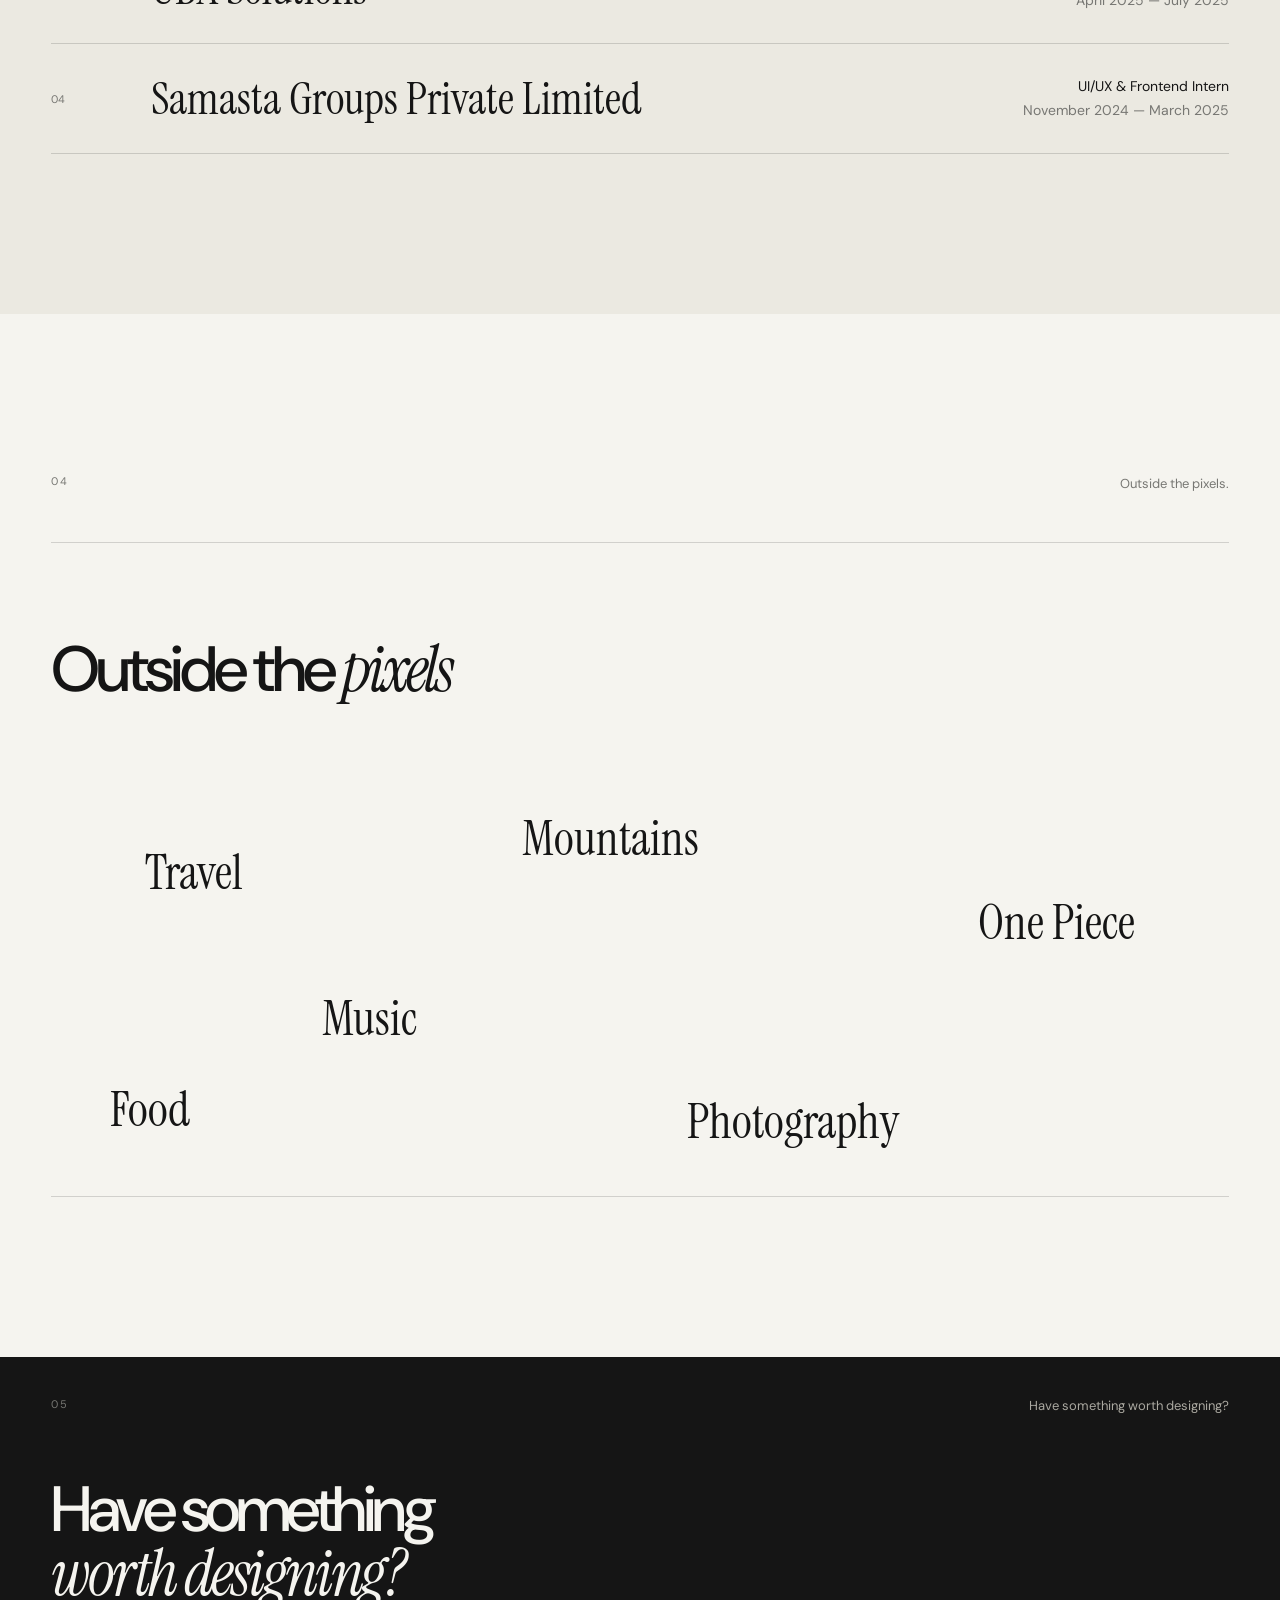
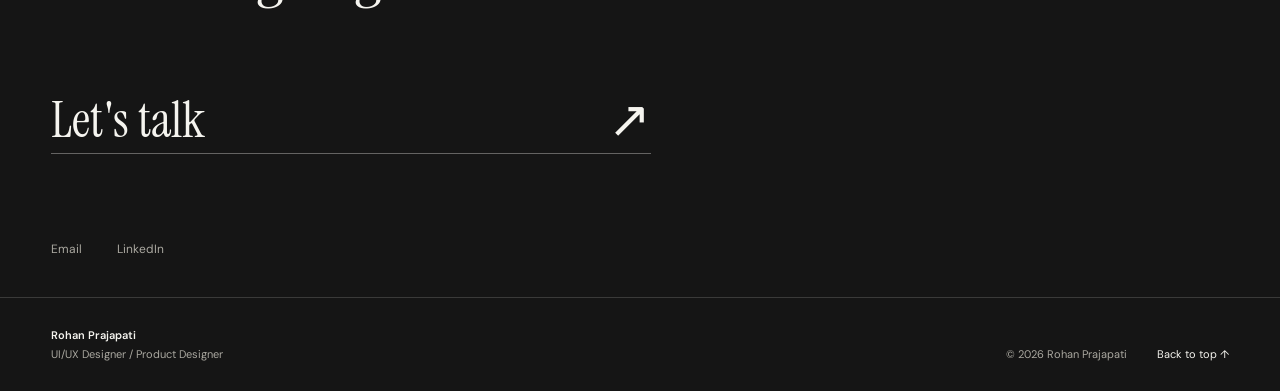
==== commit d982f05a: "small change" ====
--- a/index.html
+++ b/index.html
@@ -115,7 +115,7 @@
 
       <section class="about-section section" id="about">
         <div class="section-header">
-          <span class="section-number"> 02 </span>
+          <span class="section-number"> 01 </span>
 
           <p>A little about me.</p>
         </div>
@@ -161,76 +161,6 @@
           </div>
         </div>
       </section>
-
-      <!-- =========================================
-     WORK EXPERIENCE
-========================================== -->
-
-      <section class="experience-section section">
-        <div class="section-header">
-          <div>
-            <span class="section-number"> 03 </span>
-
-            <h2>
-              Work
-              <span class="serif">Experience</span>
-            </h2>
-          </div>
-
-          <p>Where I've worked and what I've been doing.</p>
-        </div>
-
-        <div class="experience-list">
-          <!-- EXPERIENCE 01 -->
-          <div class="experience-item">
-            <span class="experience-number">01</span>
-
-            <h3>Progressive Labs</h3>
-
-            <div class="experience-description">
-              <span>UI/UX Designer</span>
-              <span>July 2025 — Present</span>
-            </div>
-          </div>
-
-          <!-- EXPERIENCE 02 -->
-          <div class="experience-item">
-            <span class="experience-number">02</span>
-
-            <h3>Watobu</h3>
-
-            <div class="experience-description">
-              <span>Product Designer</span>
-              <span>September 2025 — Present</span>
-            </div>
-          </div>
-
-          <!-- EXPERIENCE 03 -->
-          <div class="experience-item">
-            <span class="experience-number">03</span>
-
-            <h3>UBA Solutions</h3>
-
-            <div class="experience-description">
-              <span>UI/UX Intern</span>
-              <span>April 2025 — July 2025</span>
-            </div>
-          </div>
-
-          <!-- EXPERIENCE 04 -->
-          <div class="experience-item">
-            <span class="experience-number">04</span>
-
-            <h3>Samasta Groups Private Limited</h3>
-
-            <div class="experience-description">
-              <span>UI/UX & Frontend Intern</span>
-              <span>November 2024 — March 2025</span>
-            </div>
-          </div>
-        </div>
-      </section>
-
       <!-- ==========================================
              SELECTED WORK
         ========================================== -->
@@ -238,7 +168,7 @@
       <section class="projects-section section" id="work">
         <div class="section-header">
           <div>
-            <span class="section-number">01</span>
+            <span class="section-number">02</span>
 
             <h2>
               Selected
@@ -315,6 +245,75 @@
       </section>
 
       <!-- =========================================
+     WORK EXPERIENCE
+========================================== -->
+
+      <section class="experience-section section">
+        <div class="section-header">
+          <div>
+            <span class="section-number"> 03 </span>
+
+            <h2>
+              Work
+              <span class="serif">Experience</span>
+            </h2>
+          </div>
+
+          <p>Where I've worked and what I've been doing.</p>
+        </div>
+
+        <div class="experience-list">
+          <!-- EXPERIENCE 01 -->
+          <div class="experience-item">
+            <span class="experience-number">01</span>
+
+            <h3>Progressive Labs</h3>
+
+            <div class="experience-description">
+              <span>UI/UX Designer</span>
+              <span>July 2025 — Present</span>
+            </div>
+          </div>
+
+          <!-- EXPERIENCE 02 -->
+          <div class="experience-item">
+            <span class="experience-number">02</span>
+
+            <h3>Watobu</h3>
+
+            <div class="experience-description">
+              <span>Product Designer</span>
+              <span>September 2025 — Present</span>
+            </div>
+          </div>
+
+          <!-- EXPERIENCE 03 -->
+          <div class="experience-item">
+            <span class="experience-number">03</span>
+
+            <h3>UBA Solutions</h3>
+
+            <div class="experience-description">
+              <span>UI/UX Intern</span>
+              <span>April 2025 — July 2025</span>
+            </div>
+          </div>
+
+          <!-- EXPERIENCE 04 -->
+          <div class="experience-item">
+            <span class="experience-number">04</span>
+
+            <h3>Samasta Groups Private Limited</h3>
+
+            <div class="experience-description">
+              <span>UI/UX & Frontend Intern</span>
+              <span>November 2024 — March 2025</span>
+            </div>
+          </div>
+        </div>
+      </section>
+
+      <!-- =========================================
              PERSONALITY
         ========================================== -->
 
